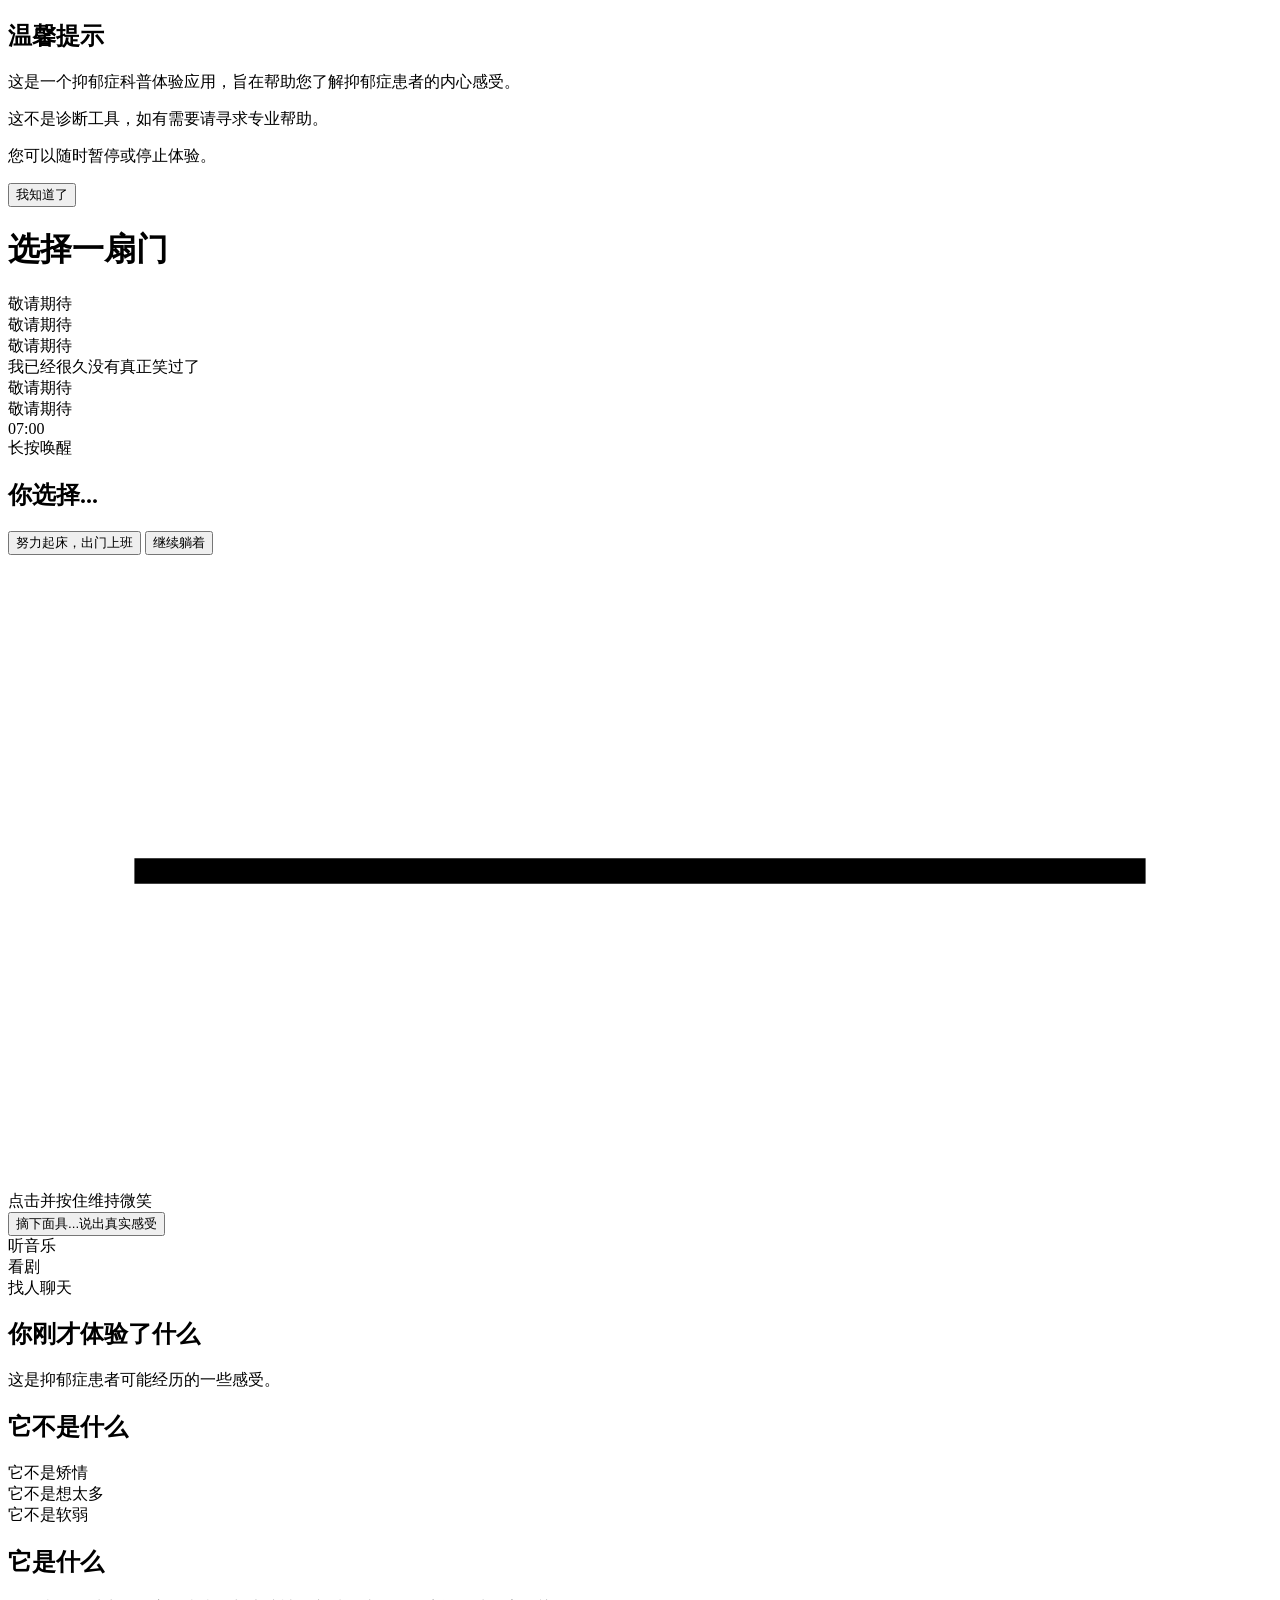
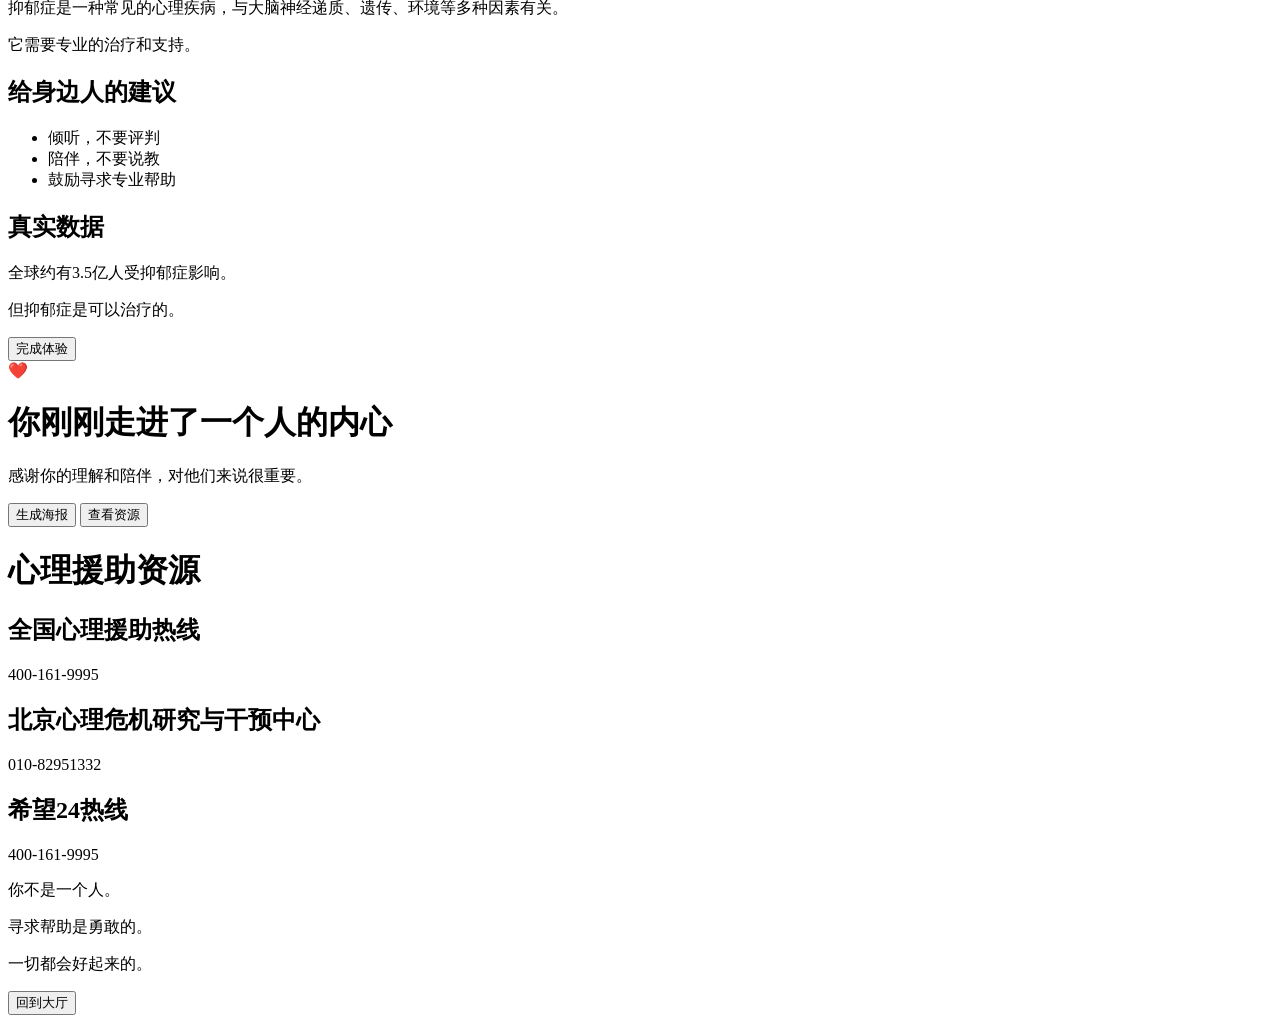
==== index.html @ 7d9764ae "Add files via upload" ====
<!DOCTYPE html>
<html lang="zh-CN">
<head>
    <meta charset="UTF-8">
    <meta name="viewport" content="width=device-width, initial-scale=1.0">
    <title>心影 - 抑郁症科普体验</title>
    <link rel="stylesheet" href="css/styles.css">
</head>
<body>
    <div class="app">
        <!-- 开场引导页 -->
        <div id="opening-page" class="page active">
            <div class="city-background">
                <div class="silhouettes">
                    <div class="silhouette silhouette-1"></div>
                    <div class="silhouette silhouette-2"></div>
                    <div class="silhouette main-silhouette"></div>
                </div>
            </div>
            <div class="opening-content">
                <div class="opening-text">
                    <p id="text-line-1" class="text-line"></p>
                    <p id="text-line-2" class="text-line"></p>
                </div>
                <div class="opening-buttons">
                    <button id="ready-btn" class="btn btn-primary" style="display: none;">我准备好了</button>
                    <button id="info-btn" class="btn btn-secondary" style="display: none;">先了解一下</button>
                </div>
            </div>
        </div>

        <!-- 说明弹窗 -->
        <div id="info-modal" class="modal">
            <div class="modal-content">
                <h2>温馨提示</h2>
                <p>这是一个抑郁症科普体验应用，旨在帮助您了解抑郁症患者的内心感受。</p>
                <p>这不是诊断工具，如有需要请寻求专业帮助。</p>
                <p>您可以随时暂停或停止体验。</p>
                <button id="close-modal-btn" class="btn btn-primary">我知道了</button>
            </div>
        </div>

        <!-- 疾病选择大厅 -->
        <div id="hall-page" class="page">
            <div class="hall-content">
                <h1 class="hall-title">选择一扇门</h1>
                <div class="doors-container">
                    <div class="door door-locked">
                        <div class="door-text">敬请期待</div>
                    </div>
                    <div class="door door-locked">
                        <div class="door-text">敬请期待</div>
                    </div>
                    <div class="door door-locked">
                        <div class="door-text">敬请期待</div>
                    </div>
                    <div class="door door-depression" id="depression-door">
                        <div class="door-text">我已经很久没有真正笑过了</div>
                        <div class="completed-badge" id="completed-badge" style="display: none;">已接近</div>
                    </div>
                    <div class="door door-locked">
                        <div class="door-text">敬请期待</div>
                    </div>
                    <div class="door door-locked">
                        <div class="door-text">敬请期待</div>
                    </div>
                </div>
            </div>
        </div>

        <!-- 抑郁症剧本体验页 -->
        <div id="script-page" class="page">
            <div class="script-container" id="script-container">
                <!-- 场景1：早晨 - 沉重唤醒 -->
                <div id="scene-1" class="scene active">
                    <div class="scene-1-content">
                        <div class="alarm-clock">
                            <div class="alarm-time" id="alarm-time">07:00</div>
                        </div>
                        <div class="press-hint" id="press-hint">长按唤醒</div>
                        <div class="progress-bar" id="wake-progress">
                            <div class="progress-fill" id="wake-progress-fill"></div>
                        </div>
                        <div class="inner-monologue" id="scene1-monologue"></div>
                    </div>
                </div>

                <!-- 场景2选择 -->
                <div id="scene-2-choice" class="scene">
                    <div class="scene-2-choice-content">
                        <h2>你选择...</h2>
                        <div class="choice-buttons">
                            <button id="choice-go-out" class="btn btn-choice">努力起床，出门上班</button>
                            <button id="choice-stay" class="btn btn-choice">继续躺着</button>
                        </div>
                    </div>
                </div>

                <!-- 场景2A：出门 - 维持微笑 -->
                <div id="scene-2a" class="scene">
                    <div class="scene-2a-content">
                        <div class="colleague-silhouette"></div>
                        <div class="smile-mask" id="smile-mask">
                            <svg class="smile-arc" viewBox="0 0 200 100" id="smile-svg">
                                <path id="smile-path" d="M 20 50 Q 100 50 180 50" fill="none" stroke="#000" stroke-width="4"/>
                            </svg>
                        </div>
                        <div class="smile-hint">点击并按住维持微笑</div>
                        <div class="inner-monologue" id="scene2a-monologue"></div>
                    </div>
                </div>

                <!-- 场景2B：继续躺着 - 自我攻击弹幕 -->
                <div id="scene-2b" class="scene">
                    <div class="scene-2b-content">
                        <div class="window-light" id="window-light"></div>
                        <div class="danmaku-container" id="danmaku-container"></div>
                        <div class="inner-monologue" id="scene2b-monologue"></div>
                    </div>
                </div>

                <!-- 场景3A：摘下面具 -->
                <div id="scene-3a" class="scene">
                    <div class="scene-3a-content">
                        <button id="remove-mask-btn" class="btn btn-remove-mask">摘下面具...说出真实感受</button>
                        <div class="people-reactions" id="people-reactions"></div>
                        <div class="inner-monologue" id="scene3a-monologue"></div>
                    </div>
                </div>

                <!-- 场景4：夜晚 - 选项消逝 -->
                <div id="scene-4" class="scene">
                    <div class="scene-4-content">
                        <div class="night-options" id="night-options">
                            <div class="night-option" data-option="music">听音乐</div>
                            <div class="night-option" data-option="watch">看剧</div>
                            <div class="night-option" data-option="chat">找人聊天</div>
                        </div>
                        <button id="try-message-btn" class="btn btn-message" style="display: none;">试着给某人发消息...</button>
                        <div class="message-bubble" id="message-bubble" style="display: none;">
                            <div class="message-text">我最近...感觉不太好...</div>
                        </div>
                        <div class="reply-bubble" id="reply-bubble" style="display: none;">
                            <div class="reply-text">早点睡吧</div>
                        </div>
                        <div class="inner-monologue" id="scene4-monologue"></div>
                    </div>
                </div>

                <!-- 场景5：镜子 -->
                <div id="scene-5" class="scene">
                    <div class="scene-5-content">
                        <div class="mirror-container" id="mirror-container">
                            <div class="mirror" id="mirror">
                                <div class="mirror-reflection" id="mirror-reflection"></div>
                            </div>
                        </div>
                        <div class="crack-overlay" id="crack-overlay" style="display: none;"></div>
                        <div class="inner-monologue" id="scene5-monologue"></div>
                    </div>
                </div>

                <!-- 过渡动画 -->
                <div id="transition-scene" class="scene">
                    <div class="transition-content">
                        <div class="light-spots"></div>
                    </div>
                </div>
            </div>
        </div>

        <!-- 科普总结页 -->
        <div id="science-page" class="page">
            <div class="science-container" id="science-container">
                <section class="science-section" id="section-experience">
                    <h2>你刚才体验了什么</h2>
                    <p>这是抑郁症患者可能经历的一些感受。</p>
                </section>
                <section class="science-section" id="section-misconceptions">
                    <h2>它不是什么</h2>
                    <div class="misconception-item">
                        <span class="misconception-text struck-through">它不是矫情</span>
                    </div>
                    <div class="misconception-item">
                        <span class="misconception-text struck-through">它不是想太多</span>
                    </div>
                    <div class="misconception-item">
                        <span class="misconception-text struck-through">它不是软弱</span>
                    </div>
                </section>
                <section class="science-section" id="section-what-it-is">
                    <h2>它是什么</h2>
                    <p>抑郁症是一种常见的心理疾病，与大脑神经递质、遗传、环境等多种因素有关。</p>
                    <p>它需要专业的治疗和支持。</p>
                </section>
                <section class="science-section" id="section-suggestions">
                    <h2>给身边人的建议</h2>
                    <ul>
                        <li>倾听，不要评判</li>
                        <li>陪伴，不要说教</li>
                        <li>鼓励寻求专业帮助</li>
                    </ul>
                </section>
                <section class="science-section" id="section-data">
                    <h2>真实数据</h2>
                    <p>全球约有3.5亿人受抑郁症影响。</p>
                    <p>但抑郁症是可以治疗的。</p>
                </section>
                <div class="science-next-btn-container">
                    <button id="science-next-btn" class="btn btn-primary">完成体验</button>
                </div>
            </div>
        </div>

        <!-- 共情档案页 -->
        <div id="empathy-page" class="page">
            <div class="empathy-content">
                <div class="empathy-icon">❤️</div>
                <h1>你刚刚走进了一个人的内心</h1>
                <p>感谢你的理解和陪伴，对他们来说很重要。</p>
                <button id="share-poster-btn" class="btn btn-primary">生成海报</button>
                <button id="go-to-resources-btn" class="btn btn-secondary">查看资源</button>
            </div>
        </div>

        <!-- 资源页 -->
        <div id="resources-page" class="page">
            <div class="resources-content">
                <h1>心理援助资源</h1>
                <div class="resource-cards">
                    <div class="resource-card">
                        <h2>全国心理援助热线</h2>
                        <p class="hotline-number">400-161-9995</p>
                    </div>
                    <div class="resource-card">
                        <h2>北京心理危机研究与干预中心</h2>
                        <p class="hotline-number">010-82951332</p>
                    </div>
                    <div class="resource-card">
                        <h2>希望24热线</h2>
                        <p class="hotline-number">400-161-9995</p>
                    </div>
                </div>
                <div class="encouragement-text">
                    <p>你不是一个人。</p>
                    <p>寻求帮助是勇敢的。</p>
                    <p>一切都会好起来的。</p>
                </div>
                <button id="back-to-hall-btn" class="btn btn-primary">回到大厅</button>
            </div>
        </div>
    </div>

    <script src="js/app.js"></script>
</body>
</html>
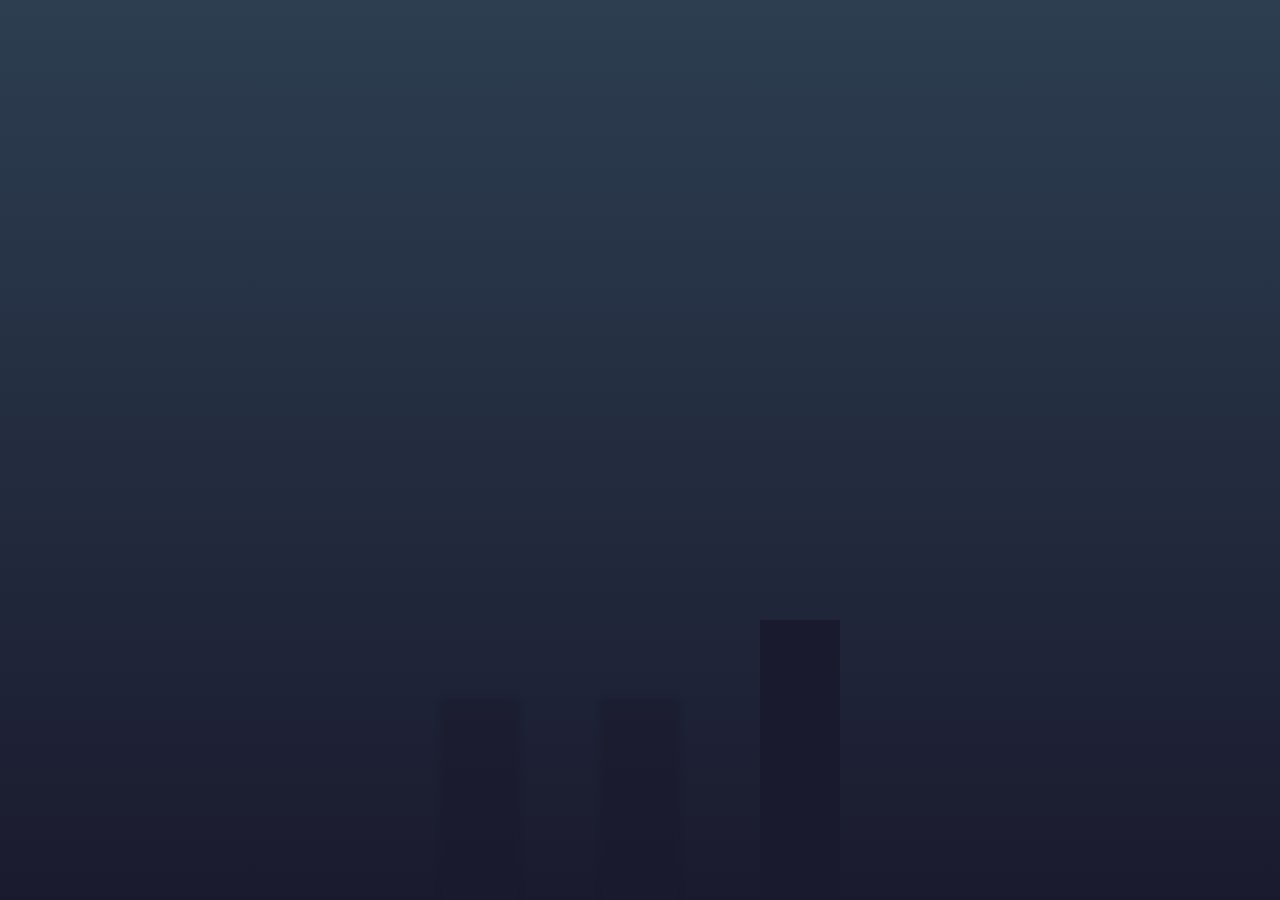
==== commit 7a06cbc4: "Initial commit: 心影 project with README" ====
--- a/index.html
+++ b/index.html
@@ -8,6 +8,10 @@
 </head>
 <body>
     <div class="app">
+        <!-- 全局继续按钮 -->
+        <button id="continue-btn" class="continue-btn">继续 →</button>
+        <div id="continue-hint" class="continue-hint">点击右下角按钮继续</div>
+        
         <!-- 开场引导页 -->
         <div id="opening-page" class="page active">
             <div class="city-background">
@@ -71,16 +75,64 @@
         <!-- 抑郁症剧本体验页 -->
         <div id="script-page" class="page">
             <div class="script-container" id="script-container">
+                <!-- 引导场景：身份与场景交代 -->
+                <div id="scene-intro" class="scene">
+                    <div class="scene-intro-content">
+                        <div class="intro-silhouette"></div>
+                        <div class="intro-text-container">
+                            <p class="intro-line" id="intro-line-1"></p>
+                            <p class="intro-line intro-line-pause" id="intro-line-2"></p>
+                        </div>
+                    </div>
+                </div>
+
                 <!-- 场景1：早晨 - 沉重唤醒 -->
-                <div id="scene-1" class="scene active">
-                    <div class="scene-1-content">
-                        <div class="alarm-clock">
-                            <div class="alarm-time" id="alarm-time">07:00</div>
-                        </div>
-                        <div class="press-hint" id="press-hint">长按唤醒</div>
-                        <div class="progress-bar" id="wake-progress">
-                            <div class="progress-fill" id="wake-progress-fill"></div>
-                        </div>
+                <div id="scene-1" class="scene">
+                    <div class="scene-1-content" id="scene-1-content">
+                        <div class="wake-up-eyes" id="wake-up-eyes">
+                            <div class="eye-lid eye-lid-top" id="eye-lid-top"></div>
+                            <div class="eye-lid eye-lid-bottom" id="eye-lid-bottom"></div>
+                        </div>
+                        <div class="phone-container" id="phone-container">
+                            <div class="phone-frame">
+                                <div class="phone-screen" id="phone-screen">
+                                    <div class="phone-status-bar">
+                                        <span class="phone-time" id="phone-status-time">07:00</span>
+                                        <div class="phone-icons">
+                                            <span class="icon-moon">🌙</span>
+                                            <span class="icon-wifi">📶</span>
+                                            <span class="icon-battery">🔋</span>
+                                        </div>
+                                    </div>
+                                    <div class="phone-time-display">
+                                        <div class="big-time" id="big-time">07:00</div>
+                                        <div class="date-text" id="date-text">June 7 · Sunday</div>
+                                    </div>
+                                    <div class="phone-alarm-section">
+                                        <div class="alarm-label">Alarm</div>
+                                        <div class="snooze-text">Snooze(10 minutes)</div>
+                                    </div>
+                                    <div class="phone-slider-area" id="phone-slider-area">
+                                        <div class="slider-dots">
+                                            <span class="dot"></span>
+                                            <span class="dot"></span>
+                                            <span class="dot dot-active"></span>
+                                            <span class="dot"></span>
+                                            <span class="dot"></span>
+                                        </div>
+                                        <div class="slider-thumb" id="slider-thumb">
+                                            <svg viewBox="0 0 40 40">
+                                                <circle cx="20" cy="20" r="18" fill="none" stroke="#ffffff" stroke-width="2" opacity="0.6"/>
+                                                <path d="M 12 20 L 28 20 M 22 14 L 28 20 L 22 26" fill="none" stroke="#ffffff" stroke-width="2" stroke-linecap="round" stroke-linejoin="round"/>
+                                            </svg>
+                                        </div>
+                                        <div class="slider-hint">Slide to turn off alarm</div>
+                                    </div>
+                                </div>
+                            </div>
+                            <canvas id="fog-canvas" class="fog-canvas"></canvas>
+                        </div>
+                        <div class="wake-hint" id="wake-hint">擦拭屏幕，睁开眼睛</div>
                         <div class="inner-monologue" id="scene1-monologue"></div>
                     </div>
                 </div>
@@ -99,14 +151,22 @@
                 <!-- 场景2A：出门 - 维持微笑 -->
                 <div id="scene-2a" class="scene">
                     <div class="scene-2a-content">
-                        <div class="colleague-silhouette"></div>
-                        <div class="smile-mask" id="smile-mask">
-                            <svg class="smile-arc" viewBox="0 0 200 100" id="smile-svg">
-                                <path id="smile-path" d="M 20 50 Q 100 50 180 50" fill="none" stroke="#000" stroke-width="4"/>
-                            </svg>
-                        </div>
-                        <div class="smile-hint">点击并按住维持微笑</div>
-                        <div class="inner-monologue" id="scene2a-monologue"></div>
+                        <div class="emotion-face-container" id="emotion-face">
+                            <div class="face-base">
+                                <div class="face-eyes">
+                                    <div class="eye" id="eye-left"></div>
+                                    <div class="eye" id="eye-right"></div>
+                                </div>
+                                <div class="face-mouth">
+                                    <svg class="mouth-svg" viewBox="0 0 80 40">
+                                        <path id="mouth-path" class="mouth-path" d="M 10 20 Q 40 30 70 20" fill="none" stroke="#2c3e50" stroke-width="4" stroke-linecap="round"/>
+                                    </svg>
+                                </div>
+                            </div>
+                            <div class="emotion-hint" id="emotion-hint">点击并按住面具，让它露出微笑</div>
+                        </div>
+                        <div class="psychology-text" id="psychology-text"></div>
+                        <div class="complete-hint" id="complete-hint">✓ 可以松手了</div>
                     </div>
                 </div>
 
@@ -119,12 +179,57 @@
                     </div>
                 </div>
 
-                <!-- 场景3A：摘下面具 -->
+                <!-- 场景3A：工位上班 - 麻木重复 -->
                 <div id="scene-3a" class="scene">
                     <div class="scene-3a-content">
-                        <button id="remove-mask-btn" class="btn btn-remove-mask">摘下面具...说出真实感受</button>
-                        <div class="people-reactions" id="people-reactions"></div>
+                        <div class="office-cubicle">
+                            <div class="cubicle-wall cubicle-left"></div>
+                            <div class="cubicle-wall cubicle-right"></div>
+                            <div class="colleague-blur colleague-back"></div>
+                            <div class="colleague-blur colleague-side"></div>
+                            <div class="desk-surface">
+                                <div class="computer-monitor">
+                                    <div class="monitor-screen">
+                                        <div class="screen-time" id="screen-time">15:00:00</div>
+                                        <div class="screen-content">
+                                            <div class="spreadsheet">
+                                                <div class="row"><span>ID</span><span>Status</span><span>Value</span></div>
+                                                <div class="row"><span>001</span><span>✓</span><span>1200</span></div>
+                                                <div class="row"><span>002</span><span>✓</span><span>850</span></div>
+                                                <div class="row"><span>003</span><span>⏳</span><span>920</span></div>
+                                                <div class="row"><span>004</span><span>✓</span><span>1100</span></div>
+                                                <div class="row"><span>005</span><span>⏳</span><span>780</span></div>
+                                            </div>
+                                            <div class="email-list">
+                                                <div class="email-item">📧 Re: Q2 Report Review</div>
+                                                <div class="email-item">📧 Meeting Notes - 14:30</div>
+                                                <div class="email-item">📧 Updated Task List</div>
+                                                <div class="email-item">📧 Re: 数据核对</div>
+                                                <div class="email-item">📧 Fwd: 紧急</div>
+                                            </div>
+                                            <div class="task-list">
+                                                <div class="task-item">□ 数据整理</div>
+                                                <div class="task-item">□ 邮件回复</div>
+                                                <div class="task-item">□ 表格汇总</div>
+                                                <div class="task-item">□ 周报提交</div>
+                                            </div>
+                                        </div>
+                                    </div>
+                                    <div class="monitor-stand"></div>
+                                </div>
+                                <div class="task-button" id="task-button">
+                                    <span class="btn-text">完成任务</span>
+                                </div>
+                                <div class="click-counter" id="click-counter">0 / 20</div>
+                            </div>
+                        </div>
                         <div class="inner-monologue" id="scene3a-monologue"></div>
+                        <div class="custom-cursor" id="custom-cursor">
+                            <svg viewBox="0 0 32 32" width="32" height="32">
+                                <path d="M 4 2 L 4 28 L 12 20 L 16 28 L 20 26 L 16 18 L 26 18 Z" 
+                                      fill="#ffffff" stroke="#000000" stroke-width="1.5" stroke-linejoin="round"/>
+                            </svg>
+                        </div>
                     </div>
                 </div>
 
--- a/css/styles.css
+++ b/css/styles.css
@@ -0,0 +1,1452 @@
+
+/* 全局样式 */
+* {
+    margin: 0;
+    padding: 0;
+    box-sizing: border-box;
+}
+
+:root {
+    --primary-color: #2C3E50;
+    --secondary-color: #34495E;
+    --tertiary-color: #5D6D7E;
+    --light-gray: #85929E;
+    --accent-red: #C0392B;
+    --healing-light: #F8E9A1;
+    --bg-color: #1a1a2e;
+    --text-color: #ecf0f1;
+    --energy-level: 1;
+}
+
+body {
+    font-family: -apple-system, BlinkMacSystemFont, 'Segoe UI', Roboto, sans-serif;
+    background-color: var(--bg-color);
+    color: var(--text-color);
+    overflow: hidden;
+}
+
+.app {
+    width: 100vw;
+    height: 100vh;
+    position: relative;
+}
+
+.page {
+    width: 100%;
+    height: 100%;
+    position: absolute;
+    top: 0;
+    left: 0;
+    opacity: 0;
+    transition: opacity 0.5s ease;
+    display: none;
+    pointer-events: none;
+}
+
+.page.active {
+    opacity: 1;
+    display: flex;
+    pointer-events: auto;
+}
+
+.page.fade-out {
+    opacity: 0;
+    transition: opacity 0.5s ease;
+}
+
+.page.blank {
+    opacity: 0;
+    display: flex;
+    pointer-events: none;
+}
+
+/* 按钮样式 */
+.btn {
+    padding: 12px 32px;
+    border: none;
+    border-radius: 8px;
+    font-size: 18px;
+    cursor: pointer;
+    transition: all 0.3s ease;
+}
+
+.btn-primary {
+    background-color: var(--primary-color);
+    color: white;
+}
+
+.btn-primary:hover {
+    background-color: var(--secondary-color);
+    transform: translateY(-2px);
+    box-shadow: 0 4px 12px rgba(0,0,0,0.3);
+}
+
+.btn-secondary {
+    background-color: transparent;
+    color: var(--text-color);
+    border: 2px solid var(--light-gray);
+}
+
+.btn-secondary:hover {
+    border-color: var(--text-color);
+}
+
+/* 开场引导页 */
+#opening-page {
+    flex-direction: column;
+    align-items: center;
+    justify-content: center;
+}
+
+.city-background {
+    position: absolute;
+    width: 100%;
+    height: 100%;
+    background: linear-gradient(180deg, #2c3e50 0%, #1a1a2e 100%);
+    overflow: hidden;
+}
+
+.silhouettes {
+    position: absolute;
+    bottom: 0;
+    width: 100%;
+    height: 60%;
+    display: flex;
+    justify-content: center;
+    align-items: flex-end;
+}
+
+.silhouette {
+    width: 80px;
+    height: 200px;
+    background-color: #1a1a2e;
+    margin: 0 40px;
+    filter: blur(2px);
+    opacity: 0.6;
+}
+
+.main-silhouette {
+    filter: none;
+    opacity: 1;
+    height: 280px;
+}
+
+.opening-content {
+    position: relative;
+    z-index: 10;
+    text-align: center;
+    padding: 20px;
+}
+
+.text-line {
+    font-size: 28px;
+    margin: 20px 0;
+    opacity: 0;
+}
+
+.text-line.visible {
+    opacity: 1;
+    transition: opacity 1.5s ease;
+}
+
+.opening-buttons {
+    margin-top: 40px;
+    display: flex;
+    gap: 20px;
+    justify-content: center;
+    flex-wrap: wrap;
+}
+
+/* 弹窗样式 */
+.modal {
+    position: fixed;
+    top: 0;
+    left: 0;
+    width: 100%;
+    height: 100%;
+    background-color: rgba(0,0,0,0.8);
+    display: none;
+    justify-content: center;
+    align-items: center;
+    z-index: 100;
+}
+
+.modal.active {
+    display: flex;
+}
+
+.modal-content {
+    background-color: var(--secondary-color);
+    padding: 40px;
+    border-radius: 16px;
+    max-width: 500px;
+    width: 90%;
+}
+
+.modal-content h2 {
+    margin-bottom: 20px;
+    text-align: center;
+}
+
+.modal-content p {
+    margin-bottom: 15px;
+    line-height: 1.6;
+}
+
+.modal-content button {
+    width: 100%;
+    margin-top: 20px;
+}
+
+/* 疾病选择大厅 */
+#hall-page {
+    flex-direction: column;
+    align-items: center;
+    justify-content: center;
+}
+
+.hall-content {
+    text-align: center;
+    padding: 20px;
+}
+
+.hall-title {
+    font-size: 36px;
+    margin-bottom: 40px;
+}
+
+.doors-container {
+    display: grid;
+    grid-template-columns: repeat(3, 1fr);
+    gap: 20px;
+    max-width: 900px;
+}
+
+.door {
+    width: 200px;
+    height: 300px;
+    background-color: var(--secondary-color);
+    border-radius: 12px;
+    display: flex;
+    flex-direction: column;
+    align-items: center;
+    justify-content: center;
+    cursor: pointer;
+    transition: all 0.3s ease;
+    position: relative;
+}
+
+.door:hover {
+    transform: translateY(-5px);
+}
+
+.door-locked {
+    opacity: 0.4;
+    cursor: not-allowed;
+}
+
+.door-depression {
+    background: linear-gradient(180deg, #34495E 0%, #2C3E50 100%);
+    border: 3px solid var(--tertiary-color);
+}
+
+.door-text {
+    padding: 20px;
+    font-size: 18px;
+    text-align: center;
+}
+
+.completed-badge {
+    position: absolute;
+    top: 10px;
+    right: 10px;
+    background-color: #27ae60;
+    padding: 6px 12px;
+    border-radius: 20px;
+    font-size: 14px;
+}
+
+/* 剧本体验页 */
+#script-page {
+    flex-direction: column;
+}
+
+.script-container {
+    width: 100%;
+    height: 100%;
+    position: relative;
+}
+
+.scene {
+    width: 100%;
+    height: 100%;
+    position: absolute;
+    top: 0;
+    left: 0;
+    opacity: 0;
+    transition: opacity 0.5s ease;
+    display: none;
+    align-items: center;
+    justify-content: center;
+    pointer-events: none;
+}
+
+.scene.active {
+    opacity: 1;
+    display: flex;
+    pointer-events: auto;
+}
+
+.scene.fade-out {
+    opacity: 0;
+    transition: opacity 0.5s ease;
+}
+
+/* 内心独白样式 */
+.inner-monologue {
+    position: absolute;
+    bottom: 40px;
+    left: 50%;
+    transform: translateX(-50%);
+    color: #95a5a6;
+    font-style: italic;
+    font-size: 18px;
+    text-align: center;
+    max-width: 90%;
+    padding: 0 20px;
+    animation: tremble 0.1s infinite alternate;
+    white-space: nowrap;
+    z-index: 30;
+}
+
+@keyframes tremble {
+    0%, 100% { text-shadow: 0 0 0 transparent; }
+    50% { text-shadow: 1px 0 0 rgba(149, 165, 166, 0.3), -1px 0 0 rgba(149, 165, 166, 0.3); }
+}
+
+/* 故障艺术效果 */
+.glitch-effect {
+    animation: glitch 0.3s infinite;
+    position: relative;
+}
+
+@keyframes glitch {
+    0% { filter: hue-rotate(0deg); }
+    25% { filter: hue-rotate(10deg) saturate(1.2); }
+    50% { filter: hue-rotate(0deg); }
+    75% { filter: hue-rotate(-10deg) saturate(1.2); }
+    100% { filter: hue-rotate(0deg); }
+}
+
+/* 暗角效果 */
+.vignette {
+    box-shadow: inset 0 0 100px rgba(0,0,0,0.8);
+}
+
+/* 灰蓝色调 */
+.grayscale-blue {
+    filter: grayscale(50%) sepia(20%) hue-rotate(180deg) brightness(0.8);
+}
+
+/* 引导场景：身份与场景交代 */
+.scene-intro-content {
+    display: flex;
+    flex-direction: column;
+    align-items: center;
+    justify-content: center;
+    width: 100%;
+    height: 100%;
+    background: linear-gradient(180deg, #050510 0%, #0a0a15 50%, #0d0d1a 100%);
+    position: relative;
+}
+
+.intro-silhouette {
+    width: 120px;
+    height: 180px;
+    background-color: #1a1a25;
+    border-radius: 8px;
+    margin-bottom: 60px;
+    opacity: 0.3;
+    filter: blur(3px);
+    position: absolute;
+    bottom: 25%;
+}
+
+.intro-text-container {
+    text-align: center;
+    z-index: 10;
+    position: relative;
+}
+
+.intro-line {
+    font-size: 26px;
+    color: var(--text-color);
+    margin: 20px 0;
+    min-height: 40px;
+    opacity: 0;
+    letter-spacing: 2px;
+}
+
+.intro-line.visible {
+    opacity: 1;
+    animation: fadeInChar 0.1s ease forwards;
+}
+
+.intro-line-pause {
+    opacity: 0;
+    transition: opacity 0.5s ease;
+}
+
+.intro-line-pause.visible {
+    opacity: 1;
+}
+
+@keyframes fadeInChar {
+    from {
+        opacity: 0;
+        transform: translateY(10px);
+    }
+    to {
+        opacity: 1;
+        transform: translateY(0);
+    }
+}
+
+.intro-blank {
+    animation: blink 2s ease-in-out infinite;
+}
+
+/* 场景1：手机闹钟 - 第一视角睁眼 */
+.scene-1-content {
+    display: flex;
+    flex-direction: column;
+    align-items: center;
+    justify-content: center;
+    width: 100%;
+    height: 100%;
+    background: linear-gradient(180deg, #0a0a0a 0%, #1a1a2a 100%);
+    position: relative;
+    overflow: hidden;
+}
+
+/* 屏幕震动 */
+.scene-1-content.shaking {
+    animation: screenShake 0.1s infinite;
+}
+
+@keyframes screenShake {
+    0% { transform: translate(0, 0); }
+    20% { transform: translate(-3px, 2px); }
+    40% { transform: translate(2px, -2px); }
+    60% { transform: translate(-2px, 2px); }
+    80% { transform: translate(3px, -2px); }
+    100% { transform: translate(0, 0); }
+}
+
+/* 睁眼效果 */
+.wake-up-eyes {
+    position: fixed;
+    top: 0;
+    left: 0;
+    width: 100%;
+    height: 100%;
+    pointer-events: none;
+    z-index: 200;
+}
+
+.eye-lid {
+    position: absolute;
+    left: 0;
+    width: 100%;
+    background: #000;
+    transition: transform 1.5s ease;
+}
+
+.eye-lid-top {
+    top: 0;
+    height: 50%;
+    transform: translateY(0);
+}
+
+.eye-lid-bottom {
+    bottom: 0;
+    height: 50%;
+    transform: translateY(0);
+}
+
+.wake-up-eyes.opening .eye-lid-top {
+    transform: translateY(-100%);
+}
+
+.wake-up-eyes.opening .eye-lid-bottom {
+    transform: translateY(100%);
+}
+
+/* 手机容器 */
+.phone-container {
+    position: relative;
+    width: 320px;
+    height: 640px;
+    margin: 20px auto;
+    z-index: 10;
+}
+
+.phone-frame {
+    width: 100%;
+    height: 100%;
+    background: linear-gradient(180deg, #2a2a3e 0%, #1a1a2a 100%);
+    border-radius: 40px;
+    padding: 12px;
+    box-shadow: 0 20px 60px rgba(0,0,0,0.8), inset 0 0 0 2px rgba(255,255,255,0.1);
+    position: relative;
+}
+
+.phone-screen {
+    width: 100%;
+    height: 100%;
+    background: linear-gradient(180deg, #1f1f3a 0%, #2d2d52 30%, #4a4a7a 100%);
+    border-radius: 30px;
+    overflow: hidden;
+    position: relative;
+    display: flex;
+    flex-direction: column;
+    padding: 20px 16px;
+    color: #ffffff;
+}
+
+/* 状态栏 */
+.phone-status-bar {
+    display: flex;
+    justify-content: space-between;
+    align-items: center;
+    font-size: 14px;
+    padding: 4px 8px;
+    font-weight: 600;
+}
+
+.phone-icons {
+    display: flex;
+    gap: 6px;
+    font-size: 12px;
+}
+
+/* 大时间显示 */
+.phone-time-display {
+    flex: 1;
+    display: flex;
+    flex-direction: column;
+    justify-content: center;
+    align-items: center;
+    margin-top: 30px;
+}
+
+.big-time {
+    font-size: 110px;
+    font-weight: 200;
+    letter-spacing: -3px;
+    line-height: 1;
+    text-shadow: 0 2px 20px rgba(255,255,255,0.2);
+}
+
+.date-text {
+    font-size: 16px;
+    margin-top: 8px;
+    opacity: 0.8;
+    font-weight: 400;
+}
+
+/* 闹钟区域 */
+.phone-alarm-section {
+    text-align: center;
+    margin-top: 50px;
+}
+
+.alarm-label {
+    font-size: 26px;
+    font-weight: 600;
+    margin-bottom: 12px;
+}
+
+.snooze-text {
+    display: inline-block;
+    padding: 8px 20px;
+    background: rgba(255,255,255,0.15);
+    border-radius: 20px;
+    font-size: 14px;
+    backdrop-filter: blur(10px);
+    border: 1px solid rgba(255,255,255,0.1);
+}
+
+/* 滑动区域 */
+.phone-slider-area {
+    margin-top: 50px;
+    text-align: center;
+    position: relative;
+    height: 80px;
+}
+
+.slider-dots {
+    display: flex;
+    justify-content: center;
+    align-items: center;
+    gap: 20px;
+    margin-bottom: 20px;
+}
+
+.dot {
+    width: 8px;
+    height: 8px;
+    background: rgba(255,255,255,0.3);
+    border-radius: 50%;
+    transition: all 0.3s ease;
+}
+
+.dot.dot-active {
+    background: rgba(255,255,255,0.8);
+    transform: scale(1.2);
+}
+
+.slider-thumb {
+    position: absolute;
+    top: 50px;
+    left: 50%;
+    transform: translateX(-50%);
+    width: 60px;
+    height: 60px;
+    background: rgba(255,255,255,0.1);
+    border-radius: 50%;
+    display: flex;
+    align-items: center;
+    justify-content: center;
+    cursor: grab;
+    border: 2px solid rgba(255,255,255,0.4);
+    transition: transform 0.1s ease, box-shadow 0.3s ease;
+    z-index: 5;
+    backdrop-filter: blur(10px);
+}
+
+.slider-thumb:active {
+    cursor: grabbing;
+    box-shadow: 0 0 30px rgba(255,255,255,0.3);
+}
+
+.slider-thumb.dragging {
+    transition: none;
+    box-shadow: 0 0 40px rgba(255,255,255,0.5);
+}
+
+.slider-thumb svg {
+    width: 30px;
+    height: 30px;
+}
+
+.slider-hint {
+    margin-top: 10px;
+    font-size: 14px;
+    opacity: 0.7;
+    font-weight: 500;
+}
+
+/* 雾气画布 */
+.fog-canvas {
+    position: absolute;
+    top: 12px;
+    left: 12px;
+    width: calc(100% - 24px);
+    height: calc(100% - 24px);
+    border-radius: 30px;
+    z-index: 20;
+    cursor: crosshair;
+    transition: opacity 1s ease;
+}
+
+.fog-canvas.cleared {
+    opacity: 0;
+    pointer-events: none;
+}
+
+.wake-hint {
+    color: var(--light-gray);
+    font-size: 14px;
+    margin-top: 20px;
+    z-index: 5;
+    text-align: center;
+    opacity: 0.8;
+    animation: hintPulse 2s ease-in-out infinite;
+}
+
+.wake-hint.hidden {
+    display: none;
+}
+
+@keyframes hintPulse {
+    0%, 100% { opacity: 0.5; }
+    50% { opacity: 0.9; }
+}
+
+/* 场景2选择 */
+.scene-2-choice-content {
+    text-align: center;
+}
+
+.scene-2-choice-content h2 {
+    margin-bottom: 40px;
+}
+
+.choice-buttons {
+    display: flex;
+    flex-direction: column;
+    gap: 20px;
+}
+
+.btn-choice {
+    min-width: 250px;
+}
+
+/* 场景2A */
+.scene-2a-content {
+    display: flex;
+    flex-direction: column;
+    align-items: center;
+    justify-content: center;
+    position: relative;
+    width: 100%;
+    height: 100%;
+    background-color: #1a1a2e;
+}
+
+.colleague-silhouette {
+    width: 100px;
+    height: 200px;
+    background-color: var(--primary-color);
+    margin-bottom: 30px;
+}
+
+.emotion-face-container {
+    position: relative;
+    width: 200px;
+    height: 200px;
+    margin-bottom: 30px;
+}
+
+.face-base {
+    width: 100%;
+    height: 100%;
+    background: linear-gradient(180deg, #f5f5f5 0%, #e0e0e0 100%);
+    border-radius: 50%;
+    display: flex;
+    flex-direction: column;
+    align-items: center;
+    justify-content: center;
+    transition: transform 0.3s ease;
+}
+
+.face-eyes {
+    display: flex;
+    gap: 40px;
+    margin-bottom: 30px;
+}
+
+.eye {
+    width: 30px;
+    height: 30px;
+    background-color: #2c3e50;
+    border-radius: 50%;
+    transition: all 0.3s ease;
+}
+
+.eye.closed {
+    height: 4px;
+    transform: translateY(13px);
+}
+
+.face-mouth {
+    width: 80px;
+    height: 40px;
+    position: relative;
+}
+
+.mouth-svg {
+    width: 100%;
+    height: 100%;
+}
+
+.mouth-path {
+    transition: d 0.3s ease;
+}
+
+.emotion-hint {
+    position: absolute;
+    bottom: -50px;
+    left: 50%;
+    transform: translateX(-50%);
+    color: var(--light-gray);
+    font-size: 16px;
+    text-align: center;
+    white-space: nowrap;
+}
+
+.psychology-text {
+    color: #95a5a6;
+    font-size: 18px;
+    text-align: center;
+    margin-top: 40px;
+    font-style: italic;
+    opacity: 0;
+    transition: opacity 0.5s ease;
+    min-height: 50px;
+    padding: 0 20px;
+}
+
+.psychology-text.visible {
+    opacity: 1;
+}
+
+.complete-hint {
+    margin-top: 30px;
+    color: var(--healing-light);
+    font-size: 16px;
+    opacity: 0;
+    transition: opacity 0.5s ease;
+}
+
+.complete-hint.visible {
+    opacity: 1;
+}
+
+/* 场景2B */
+.scene-2b-content {
+    width: 100%;
+    height: 100%;
+    position: relative;
+    overflow: hidden;
+}
+
+.window-light {
+    position: absolute;
+    top: 10%;
+    left: 50%;
+    transform: translateX(-50%);
+    width: 150px;
+    height: 200px;
+    background: linear-gradient(180deg, #f1c40f 0%, #e67e22 100%);
+    opacity: 0.3;
+    animation: timePass 10s infinite;
+}
+
+@keyframes timePass {
+    0% { background: linear-gradient(180deg, #f1c40f 0%, #e67e22 100%); }
+    50% { background: linear-gradient(180deg, #3498db 0%, #2980b9 100%); }
+    100% { background: linear-gradient(180deg, #2c3e50 0%, #1a1a2e 100%); }
+}
+
+.danmaku-container {
+    position: absolute;
+    width: 100%;
+    height: 100%;
+    top: 0;
+    left: 0;
+    overflow: hidden;
+}
+
+.danmaku-word {
+    position: absolute;
+    color: #7f8c8d;
+    font-size: 20px;
+    cursor: pointer;
+    transition: opacity 0.3s;
+}
+
+.danmaku-word:hover {
+    opacity: 0.5;
+}
+
+/* 场景3A：工位上班 - 麻木重复 */
+.scene-3a-content {
+    display: flex;
+    flex-direction: column;
+    align-items: center;
+    justify-content: center;
+    width: 100%;
+    height: 100%;
+    background: linear-gradient(180deg, #4a4a52 0%, #3a3a42 100%);
+    position: relative;
+    overflow: hidden;
+    cursor: none;
+}
+
+.office-cubicle {
+    position: relative;
+    width: 100%;
+    height: 100%;
+    display: flex;
+    align-items: center;
+    justify-content: center;
+}
+
+/* 灰色隔板 */
+.cubicle-wall {
+    position: absolute;
+    width: 80px;
+    height: 100%;
+    background: linear-gradient(90deg, #6a6a72 0%, #7a7a82 50%, #6a6a72 100%);
+    opacity: 0.6;
+}
+
+.cubicle-left {
+    left: 0;
+}
+
+.cubicle-right {
+    right: 0;
+}
+
+/* 模糊的同事剪影 */
+.colleague-blur {
+    position: absolute;
+    background: linear-gradient(180deg, #5a5a62 0%, #4a4a52 100%);
+    border-radius: 40% 40% 0 0;
+    filter: blur(6px);
+    opacity: 0.4;
+}
+
+.colleague-back {
+    width: 90px;
+    height: 180px;
+    top: 15%;
+    left: 12%;
+}
+
+.colleague-side {
+    width: 80px;
+    height: 160px;
+    top: 25%;
+    right: 8%;
+}
+
+/* 桌面 */
+.desk-surface {
+    position: relative;
+    width: 700px;
+    height: 100%;
+    display: flex;
+    flex-direction: column;
+    align-items: center;
+    justify-content: center;
+    z-index: 5;
+}
+
+/* 电脑显示器 */
+.computer-monitor {
+    position: relative;
+    width: 480px;
+    margin-bottom: 40px;
+    z-index: 3;
+}
+
+.monitor-screen {
+    width: 100%;
+    height: 300px;
+    background: linear-gradient(180deg, #1a1a2a 0%, #0d0d15 100%);
+    border: 8px solid #2a2a32;
+    border-radius: 12px;
+    box-shadow: 0 10px 40px rgba(0,0,0,0.5), inset 0 0 20px rgba(0,0,0,0.3);
+    padding: 15px;
+    color: #a0a0a8;
+    font-family: 'Courier New', monospace;
+    font-size: 11px;
+    overflow: hidden;
+    position: relative;
+}
+
+.screen-time {
+    text-align: right;
+    font-size: 12px;
+    color: #6a8a6a;
+    margin-bottom: 10px;
+    font-family: 'Courier New', monospace;
+}
+
+.screen-content {
+    display: flex;
+    flex-direction: column;
+    gap: 12px;
+    opacity: 0.85;
+}
+
+.spreadsheet {
+    background: rgba(20, 20, 30, 0.5);
+    border: 1px solid #2a2a32;
+    border-radius: 4px;
+    padding: 6px;
+}
+
+.spreadsheet .row {
+    display: grid;
+    grid-template-columns: 60px 50px 1fr;
+    gap: 8px;
+    padding: 2px 0;
+    font-size: 11px;
+    color: #8a8a92;
+}
+
+.spreadsheet .row:first-child {
+    color: #6a8a6a;
+    border-bottom: 1px solid #2a2a32;
+    margin-bottom: 4px;
+    font-weight: bold;
+}
+
+.email-list, .task-list {
+    display: flex;
+    flex-direction: column;
+    gap: 3px;
+}
+
+.email-item, .task-item {
+    color: #7a7a82;
+    font-size: 11px;
+    padding: 2px 0;
+}
+
+/* 显示器底座 */
+.monitor-stand {
+    width: 80px;
+    height: 20px;
+    background: #2a2a32;
+    margin: 0 auto;
+    border-radius: 0 0 4px 4px;
+}
+
+.monitor-stand::after {
+    content: '';
+    display: block;
+    width: 120px;
+    height: 8px;
+    background: #2a2a32;
+    margin: 0 auto;
+    border-radius: 2px;
+}
+
+/* 完成任务按钮 */
+.task-button {
+    position: absolute;
+    padding: 12px 24px;
+    background: linear-gradient(180deg, #4a6a8a 0%, #3a5a7a 100%);
+    color: #ffffff;
+    border: 2px solid #6a8aaa;
+    border-radius: 6px;
+    font-size: 14px;
+    font-weight: 600;
+    cursor: none;
+    z-index: 10;
+    box-shadow: 0 4px 12px rgba(0,0,0,0.3);
+    transition: transform 0.2s ease, opacity 0.5s ease;
+    user-select: none;
+    pointer-events: auto;
+}
+
+.task-button:active {
+    transform: scale(0.95);
+}
+
+.task-button.fading {
+    opacity: 0;
+    transform: scale(0.8);
+    pointer-events: none;
+}
+
+/* 计数器 */
+.click-counter {
+    position: absolute;
+    top: 30px;
+    right: 30px;
+    color: #a0a0a8;
+    font-size: 18px;
+    font-weight: 600;
+    z-index: 10;
+    font-family: 'Courier New', monospace;
+    background: rgba(0,0,0,0.3);
+    padding: 8px 16px;
+    border-radius: 6px;
+}
+
+/* 自定义鼠标 */
+.custom-cursor {
+    position: fixed;
+    top: 0;
+    left: 0;
+    width: 32px;
+    height: 32px;
+    pointer-events: none;
+    z-index: 9999;
+    transform: translate(-4px, -4px);
+    transition: transform 0.05s ease-out;
+    display: none;
+}
+
+.custom-cursor.active {
+    display: block;
+}
+
+.custom-cursor svg {
+    filter: drop-shadow(1px 1px 2px rgba(0,0,0,0.5));
+}
+
+/* 场景4 */
+.scene-4-content {
+    display: flex;
+    flex-direction: column;
+    align-items: center;
+    justify-content: center;
+    width: 100%;
+    height: 100%;
+    background-color: #0d0d1a;
+}
+
+.night-options {
+    display: flex;
+    flex-direction: column;
+    gap: 20px;
+    margin-bottom: 40px;
+}
+
+.night-option {
+    padding: 15px 30px;
+    background-color: var(--secondary-color);
+    border-radius: 8px;
+    cursor: pointer;
+    transition: all 0.5s ease;
+}
+
+.night-option.fading {
+    opacity: 0;
+    transform: scale(0.5);
+    pointer-events: none;
+}
+
+.btn-message {
+    margin-bottom: 30px;
+}
+
+.message-bubble, .reply-bubble {
+    padding: 15px 25px;
+    border-radius: 20px;
+    max-width: 300px;
+    text-align: center;
+}
+
+.message-bubble {
+    background-color: #3498db;
+    margin-bottom: 20px;
+}
+
+.reply-bubble {
+    background-color: var(--secondary-color);
+}
+
+/* 场景5 */
+.scene-5-content {
+    display: flex;
+    flex-direction: column;
+    align-items: center;
+    justify-content: center;
+    width: 100%;
+    height: 100%;
+    position: relative;
+}
+
+.mirror-container {
+    position: relative;
+}
+
+.mirror {
+    width: 200px;
+    height: 350px;
+    background-color: #bdc3c7;
+    border-radius: 8px;
+    display: flex;
+    align-items: center;
+    justify-content: center;
+    cursor: pointer;
+    border: 8px solid var(--primary-color);
+}
+
+.mirror-reflection {
+    width: 120px;
+    height: 250px;
+    background-color: #95a5a6;
+    border-radius: 8px;
+}
+
+.crack-overlay {
+    position: absolute;
+    width: 100%;
+    height: 100%;
+    top: 0;
+    left: 0;
+    background: linear-gradient(45deg, transparent 49%, rgba(0,0,0,0.8) 50%, transparent 51%);
+}
+
+/* 过渡场景 */
+.transition-content {
+    width: 100%;
+    height: 100%;
+    background: linear-gradient(180deg, #1a1a2e 0%, #2c3e50 50%, #ecf0f1 100%);
+    position: relative;
+    overflow: hidden;
+}
+
+.light-spots {
+    position: absolute;
+    width: 100%;
+    height: 100%;
+}
+
+.light-spot {
+    position: absolute;
+    width: 50px;
+    height: 50px;
+    background-color: var(--healing-light);
+    border-radius: 50%;
+    opacity: 0;
+    animation: rise 3s ease-in forwards;
+}
+
+@keyframes rise {
+    0% { opacity: 0; transform: translateY(100vh); }
+    100% { opacity: 0.8; transform: translateY(-50px); }
+}
+
+/* 科普总结页 */
+#science-page {
+    flex-direction: column;
+    overflow-y: auto;
+}
+
+.science-container {
+    width: 100%;
+    max-width: 800px;
+    margin: 0 auto;
+    padding: 40px 20px;
+}
+
+.science-section {
+    margin-bottom: 60px;
+    opacity: 0;
+    transform: translateY(30px);
+    transition: all 1.5s ease;
+}
+
+.science-section.visible {
+    opacity: 1;
+    transform: translateY(0);
+}
+
+.science-section h2 {
+    color: var(--healing-light);
+    margin-bottom: 20px;
+    font-size: 28px;
+}
+
+.science-section p, .science-section li {
+    font-size: 18px;
+    line-height: 1.8;
+    margin-bottom: 12px;
+}
+
+.misconception-item {
+    margin-bottom: 20px;
+}
+
+.misconception-text {
+    font-size: 24px;
+}
+
+.struck-through {
+    text-decoration: line-through;
+    text-decoration-color: var(--accent-red);
+}
+
+.science-next-btn-container {
+    text-align: center;
+    padding: 20px 0;
+}
+
+/* 共情档案页 */
+#empathy-page {
+    flex-direction: column;
+    align-items: center;
+    justify-content: center;
+    background: linear-gradient(180deg, #2c3e50 0%, #34495e 100%);
+}
+
+.empathy-content {
+    text-align: center;
+    padding: 20px;
+}
+
+.empathy-icon {
+    font-size: 64px;
+    margin-bottom: 30px;
+}
+
+.empathy-content h1 {
+    font-size: 32px;
+    margin-bottom: 20px;
+}
+
+.empathy-content p {
+    font-size: 20px;
+    margin-bottom: 40px;
+}
+
+.empathy-content button {
+    margin: 0 10px;
+}
+
+/* 资源页 */
+#resources-page {
+    flex-direction: column;
+    align-items: center;
+    justify-content: center;
+    background: linear-gradient(180deg, #34495e 0%, #2c3e50 100%);
+}
+
+.resources-content {
+    text-align: center;
+    padding: 20px;
+    max-width: 900px;
+}
+
+.resources-content h1 {
+    font-size: 32px;
+    margin-bottom: 40px;
+}
+
+.resource-cards {
+    display: grid;
+    grid-template-columns: repeat(auto-fit, minmax(250px, 1fr));
+    gap: 20px;
+    margin-bottom: 40px;
+}
+
+.resource-card {
+    background-color: var(--secondary-color);
+    padding: 30px;
+    border-radius: 12px;
+}
+
+.resource-card h2 {
+    font-size: 18px;
+    margin-bottom: 15px;
+}
+
+.hotline-number {
+    font-size: 28px;
+    font-weight: bold;
+    color: var(--healing-light);
+}
+
+.encouragement-text {
+    margin-bottom: 40px;
+}
+
+.encouragement-text p {
+    font-size: 20px;
+    margin-bottom: 10px;
+}
+
+/* 继续按钮样式 */
+.continue-btn {
+    position: fixed;
+    bottom: 30px;
+    right: 30px;
+    padding: 12px 24px;
+    background-color: var(--secondary-color);
+    color: var(--text-color);
+    border: 2px solid var(--light-gray);
+    border-radius: 25px;
+    font-size: 16px;
+    cursor: pointer;
+    opacity: 0;
+    transition: all 0.5s ease;
+    pointer-events: none;
+    z-index: 50;
+}
+
+.continue-btn.visible {
+    opacity: 1;
+    pointer-events: auto;
+}
+
+.continue-btn:hover {
+    background-color: var(--primary-color);
+    border-color: var(--text-color);
+    transform: translateY(-2px);
+}
+
+.continue-hint {
+    position: fixed;
+    bottom: 20px;
+    left: 50%;
+    transform: translateX(-50%);
+    color: var(--light-gray);
+    font-size: 14px;
+    opacity: 0;
+    transition: opacity 0.5s ease;
+    pointer-events: none;
+    z-index: 50;
+}
+
+.continue-hint.visible {
+    opacity: 0.7;
+}
+
+/* 响应式设计 */
+@media (max-width: 768px) {
+    .doors-container {
+        grid-template-columns: repeat(2, 1fr);
+    }
+    
+    .door {
+        width: 140px;
+        height: 220px;
+    }
+    
+    .hall-title {
+        font-size: 28px;
+    }
+    
+    .text-line {
+        font-size: 22px;
+    }
+    
+    .science-section h2 {
+        font-size: 24px;
+    }
+    
+    .science-section p, .science-section li {
+        font-size: 16px;
+    }
+}
+
+@media (max-width: 480px) {
+    .doors-container {
+        grid-template-columns: 1fr;
+    }
+    
+    .door {
+        width: 200px;
+        height: 280px;
+    }
+    
+    .opening-buttons {
+        flex-direction: column;
+    }
+    
+    .empathy-content button {
+        width: 100%;
+        margin: 10px 0;
+    }
+}
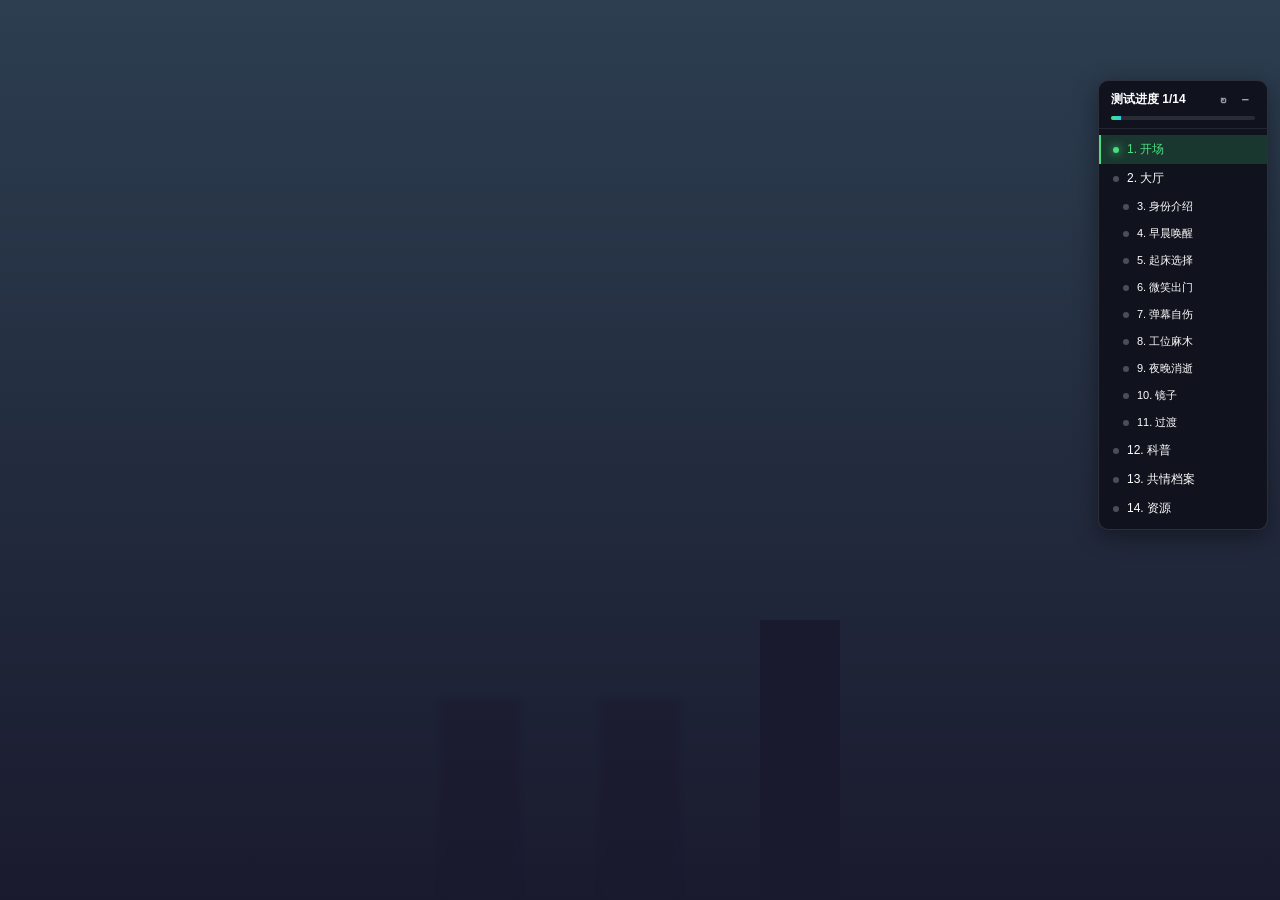
==== commit 217db734: "feat: 本周 UI/交互优化（样式表、页面、脚本联调）" ====
--- a/index.html
+++ b/index.html
@@ -26,9 +26,9 @@
                     <p id="text-line-1" class="text-line"></p>
                     <p id="text-line-2" class="text-line"></p>
                 </div>
-                <div class="opening-buttons">
-                    <button id="ready-btn" class="btn btn-primary" style="display: none;">我准备好了</button>
-                    <button id="info-btn" class="btn btn-secondary" style="display: none;">先了解一下</button>
+                <div class="opening-buttons" id="opening-buttons">
+                    <button id="ready-btn" class="btn btn-primary">我准备好了</button>
+                    <button id="info-btn" class="btn btn-secondary">先了解一下</button>
                 </div>
             </div>
         </div>
@@ -90,12 +90,14 @@
                 <div id="scene-1" class="scene">
                     <div class="scene-1-content" id="scene-1-content">
                         <div class="wake-up-eyes" id="wake-up-eyes">
-                            <div class="eye-lid eye-lid-top" id="eye-lid-top"></div>
-                            <div class="eye-lid eye-lid-bottom" id="eye-lid-bottom"></div>
+                            <svg class="eye-lid-svg" viewBox="0 0 100 100" preserveAspectRatio="none">
+                                <path class="eye-lid-path eye-lid-path-top" d="M 0,0 L 100,0 L 100,50 L 0,50 Z" fill="#000"/>
+                                <path class="eye-lid-path eye-lid-path-bottom" d="M 0,50 L 100,50 L 100,100 L 0,100 Z" fill="#000"/>
+                            </svg>
                         </div>
                         <div class="phone-container" id="phone-container">
                             <div class="phone-frame">
-                                <div class="phone-screen" id="phone-screen">
+                                <div class="phone-screen alarm-active" id="phone-screen">
                                     <div class="phone-status-bar">
                                         <span class="phone-time" id="phone-status-time">07:00</span>
                                         <div class="phone-icons">
@@ -128,13 +130,25 @@
                                         </div>
                                         <div class="slider-hint">Slide to turn off alarm</div>
                                     </div>
+                                    <!-- 闹钟关闭后展示的经典 iPhone 壁纸 -->
+                                    <div class="phone-wallpaper" id="phone-wallpaper">
+                                        <div class="wallpaper-bubble wallpaper-bubble-1"></div>
+                                        <div class="wallpaper-bubble wallpaper-bubble-2"></div>
+                                        <div class="wallpaper-bubble wallpaper-bubble-3"></div>
+                                        <div class="wallpaper-bubble wallpaper-bubble-4"></div>
+                                        <div class="wallpaper-content">
+                                            <div class="wallpaper-time" id="wallpaper-time">07:01</div>
+                                            <div class="wallpaper-date" id="wallpaper-date">Sunday, June 7</div>
+                                        </div>
+                                    </div>
                                 </div>
                             </div>
-                            <canvas id="fog-canvas" class="fog-canvas"></canvas>
-                        </div>
-                        <div class="wake-hint" id="wake-hint">擦拭屏幕，睁开眼睛</div>
+                        </div>
+                        <div class="wake-hint" id="wake-hint">在屏幕上任意位置涂抹，擦开雾气</div>
                         <div class="inner-monologue" id="scene1-monologue"></div>
                     </div>
+                    <!-- 全屏雾气层：眼皮打开后才淡入,可被刮开 -->
+                    <canvas id="fog-canvas" class="fog-canvas"></canvas>
                 </div>
 
                 <!-- 场景2选择 -->
@@ -159,7 +173,7 @@
                                 </div>
                                 <div class="face-mouth">
                                     <svg class="mouth-svg" viewBox="0 0 80 40">
-                                        <path id="mouth-path" class="mouth-path" d="M 10 20 Q 40 30 70 20" fill="none" stroke="#2c3e50" stroke-width="4" stroke-linecap="round"/>
+                                        <path id="mouth-path" class="mouth-path" d="M 10 20 Q 40 5 70 20" fill="none" stroke="#2c3e50" stroke-width="4" stroke-linecap="round"/>
                                     </svg>
                                 </div>
                             </div>
@@ -224,12 +238,6 @@
                             </div>
                         </div>
                         <div class="inner-monologue" id="scene3a-monologue"></div>
-                        <div class="custom-cursor" id="custom-cursor">
-                            <svg viewBox="0 0 32 32" width="32" height="32">
-                                <path d="M 4 2 L 4 28 L 12 20 L 16 28 L 20 26 L 16 18 L 26 18 Z" 
-                                      fill="#ffffff" stroke="#000000" stroke-width="1.5" stroke-linejoin="round"/>
-                            </svg>
-                        </div>
                     </div>
                 </div>
 
@@ -357,5 +365,217 @@
     </div>
 
     <script src="js/app.js"></script>
+    <!-- ============== TEST_PROGRESS_START (测试用进度条,发布前请删除此整段) ============== -->
+    <script>
+    (function() {
+      'use strict';
+
+      // 页面 / 场景顺序(与原 app 流程一致)
+      const ITEMS = [
+        { type: 'page',  id: 'opening-page',     label: '开场' },
+        { type: 'page',  id: 'hall-page',        label: '大厅' },
+        { type: 'scene', id: 'scene-intro',      label: '身份介绍' },
+        { type: 'scene', id: 'scene-1',          label: '早晨唤醒' },
+        { type: 'scene', id: 'scene-2-choice',   label: '起床选择' },
+        { type: 'scene', id: 'scene-2a',         label: '微笑出门' },
+        { type: 'scene', id: 'scene-2b',         label: '弹幕自伤' },
+        { type: 'scene', id: 'scene-3a',         label: '工位麻木' },
+        { type: 'scene', id: 'scene-4',          label: '夜晚消逝' },
+        { type: 'scene', id: 'scene-5',          label: '镜子' },
+        { type: 'scene', id: 'transition-scene', label: '过渡' },
+        { type: 'page',  id: 'science-page',     label: '科普' },
+        { type: 'page',  id: 'empathy-page',     label: '共情档案' },
+        { type: 'page',  id: 'resources-page',   label: '资源' },
+      ];
+
+      // 注入样式(避免污染原 css/styles.css)
+      const style = document.createElement('style');
+      style.textContent = `
+        #test-progress-panel {
+          position: fixed;
+          right: 12px;
+          top: 80px;
+          width: 170px;
+          max-height: calc(100vh - 160px);
+          background: rgba(15, 18, 28, 0.94);
+          border: 1px solid rgba(255,255,255,0.12);
+          border-radius: 10px;
+          color: #fff;
+          font-family: -apple-system, BlinkMacSystemFont, 'PingFang SC', 'Segoe UI', sans-serif;
+          font-size: 12px;
+          z-index: 999999;
+          box-shadow: 0 6px 24px rgba(0,0,0,0.4);
+          user-select: none;
+          backdrop-filter: blur(8px);
+          -webkit-backdrop-filter: blur(8px);
+          transition: width 0.2s;
+        }
+        #test-progress-panel .tp-header { padding: 10px 12px 8px; border-bottom: 1px solid rgba(255,255,255,0.08); }
+        #test-progress-panel .tp-title { display: flex; justify-content: space-between; align-items: center; font-weight: 600; font-size: 12px; margin-bottom: 8px; }
+        #test-progress-panel .tp-actions { display: flex; gap: 2px; }
+        #test-progress-panel .tp-btn { cursor: pointer; opacity: 0.6; padding: 2px 6px; border-radius: 4px; font-size: 13px; line-height: 1; }
+        #test-progress-panel .tp-btn:hover { opacity: 1; background: rgba(255,255,255,0.12); }
+        #test-progress-panel .tp-bar { height: 4px; background: rgba(255,255,255,0.1); border-radius: 2px; overflow: hidden; }
+        #test-progress-panel .tp-bar-fill { height: 100%; background: linear-gradient(90deg, #4ade80, #22d3ee); width: 0%; transition: width 0.3s ease; }
+        #test-progress-panel .tp-list { max-height: 60vh; overflow-y: auto; padding: 6px 0; }
+        #test-progress-panel .tp-list::-webkit-scrollbar { width: 4px; }
+        #test-progress-panel .tp-list::-webkit-scrollbar-thumb { background: rgba(255,255,255,0.2); border-radius: 2px; }
+        #test-progress-panel .tp-item { display: flex; align-items: center; padding: 6px 12px; cursor: pointer; border-left: 2px solid transparent; transition: background 0.15s; }
+        #test-progress-panel .tp-item:hover { background: rgba(255,255,255,0.08); }
+        #test-progress-panel .tp-item.tp-current { background: rgba(74, 222, 128, 0.18); border-left-color: #4ade80; color: #4ade80; font-weight: 600; }
+        #test-progress-panel .tp-item.tp-type-scene { padding-left: 22px; font-size: 11px; }
+        #test-progress-panel .tp-item.tp-type-page { font-weight: 500; }
+        #test-progress-panel .tp-dot { width: 6px; height: 6px; border-radius: 50%; background: rgba(255,255,255,0.25); margin-right: 8px; flex-shrink: 0; transition: background 0.2s; }
+        #test-progress-panel .tp-item.tp-visited .tp-dot { background: rgba(74, 222, 128, 0.6); }
+        #test-progress-panel .tp-item.tp-current .tp-dot { background: #4ade80; box-shadow: 0 0 8px #4ade80; }
+        #test-progress-panel.collapsed .tp-list,
+        #test-progress-panel.collapsed .tp-bar { display: none; }
+        #test-progress-panel.collapsed { width: auto; }
+        @media (max-width: 768px) {
+          #test-progress-panel { width: 140px; right: 6px; top: 60px; font-size: 11px; }
+          #test-progress-panel .tp-item.tp-type-scene { padding-left: 16px; font-size: 10px; }
+        }
+      `;
+      document.head.appendChild(style);
+
+      // 面板 DOM
+      const panel = document.createElement('div');
+      panel.id = 'test-progress-panel';
+      panel.innerHTML = `
+        <div class="tp-header">
+          <div class="tp-title">
+            <span>测试进度 <span class="tp-current-num">0/0</span></span>
+            <div class="tp-actions">
+              <span class="tp-btn tp-refresh" title="刷新并清除已保存的体验记录">↻</span>
+              <span class="tp-btn tp-toggle" title="折叠/展开">−</span>
+            </div>
+          </div>
+          <div class="tp-bar"><div class="tp-bar-fill"></div></div>
+        </div>
+        <div class="tp-list"></div>
+      `;
+      document.body.appendChild(panel);
+
+      const listEl    = panel.querySelector('.tp-list');
+      const barFill   = panel.querySelector('.tp-bar-fill');
+      const numLabel  = panel.querySelector('.tp-current-num');
+      const toggleBtn = panel.querySelector('.tp-toggle');
+      const refreshBt = panel.querySelector('.tp-refresh');
+
+      // 渲染列表项
+      ITEMS.forEach((item, idx) => {
+        const div = document.createElement('div');
+        div.className = 'tp-item tp-type-' + item.type;
+        div.dataset.idx = idx;
+        div.innerHTML = `<span class="tp-dot"></span><span class="tp-label">${idx + 1}. ${item.label}</span>`;
+        div.addEventListener('click', () => jumpTo(idx));
+        listEl.appendChild(div);
+      });
+
+      // 折叠/展开
+      toggleBtn.addEventListener('click', (e) => {
+        e.stopPropagation();
+        panel.classList.toggle('collapsed');
+        toggleBtn.textContent = panel.classList.contains('collapsed') ? '+' : '−';
+      });
+
+      // 刷新(顺便清掉 localStorage,方便重测)
+      refreshBt.addEventListener('click', (e) => {
+        e.stopPropagation();
+        try { localStorage.removeItem('depressionCompleted'); } catch (_) {}
+        location.reload();
+      });
+
+      // 核心:直接操作 DOM 跳转(不调用原 switchPage/switchScene,避免过渡等待)
+      function jumpTo(idx) {
+        const item = ITEMS[idx];
+        if (!item) return;
+
+        // 强制结束可能的过渡状态
+        if (typeof appState !== 'undefined') {
+          appState.isTransitioning = false;
+          appState.sceneReady = false;
+        }
+        if (typeof hideContinueButton === 'function') {
+          try { hideContinueButton(); } catch (_) {}
+        }
+
+        // 清空所有 page / scene 状态
+        document.querySelectorAll('.page').forEach(p => p.classList.remove('active', 'fade-out'));
+        document.querySelectorAll('.scene').forEach(s => s.classList.remove('active', 'fade-out'));
+
+        if (item.type === 'page') {
+          const target = document.getElementById(item.id);
+          if (target) {
+            target.classList.add('active');
+            if (typeof appState !== 'undefined') {
+              appState.currentPage = item.id.replace('-page', '');
+            }
+          }
+        } else {
+          // 场景:先激活 script-page,再激活目标场景
+          const scriptPage = document.getElementById('script-page');
+          if (scriptPage) scriptPage.classList.add('active');
+          if (typeof appState !== 'undefined') {
+            appState.currentPage = 'script';
+          }
+          const target = document.getElementById(item.id);
+          if (target) {
+            target.classList.add('active');
+            if (typeof appState !== 'undefined') {
+              appState.currentScene = item.id;
+            }
+            // 重新初始化场景(部分场景内部有"已初始化"守卫,可能需要刷新页面才能重测)
+            if (typeof initScene === 'function') {
+              try { initScene(item.id); } catch (err) { console.warn('initScene fail:', err); }
+            }
+          }
+        }
+
+        updateHighlight();
+      }
+
+      // 获取当前所在项的索引
+      function getCurrentIdx() {
+        const activeScene = document.querySelector('.scene.active');
+        if (activeScene) {
+          for (let i = 0; i < ITEMS.length; i++) {
+            if (ITEMS[i].id === activeScene.id) return i;
+          }
+        }
+        const activePage = document.querySelector('.page.active');
+        if (activePage) {
+          for (let i = 0; i < ITEMS.length; i++) {
+            if (ITEMS[i].id === activePage.id) return i;
+          }
+        }
+        return 0;
+      }
+
+      // 更新高亮 + 进度条
+      function updateHighlight() {
+        const cur = getCurrentIdx();
+        panel.querySelectorAll('.tp-item').forEach((el, idx) => {
+          el.classList.toggle('tp-current', idx === cur);
+          el.classList.toggle('tp-visited', idx < cur);
+        });
+        const total = ITEMS.length;
+        barFill.style.width = ((cur + 1) / total * 100) + '%';
+        numLabel.textContent = (cur + 1) + '/' + total;
+      }
+
+      // 监听 class 变化自动更新
+      const observer = new MutationObserver(updateHighlight);
+      observer.observe(document.body, {
+        attributes: true,
+        attributeFilter: ['class'],
+        subtree: true
+      });
+
+      // 初始一次
+      setTimeout(updateHighlight, 100);
+    })();
+    </script>
+    <!-- ============== TEST_PROGRESS_END ============== -->
 </body>
 </html>
--- a/css/styles.css
+++ b/css/styles.css
@@ -136,17 +136,32 @@
     z-index: 10;
     text-align: center;
     padding: 20px;
+    transition: transform 1.2s ease;
+}
+
+.opening-content.settled {
+    transform: translateY(-30px);
 }
 
 .text-line {
     font-size: 28px;
     margin: 20px 0;
     opacity: 0;
+    transition: opacity 1.5s ease, transform 1.2s ease;
 }
 
 .text-line.visible {
     opacity: 1;
-    transition: opacity 1.5s ease;
+}
+
+.opening-content.settled .text-line {
+    animation: settle-bounce 1.2s ease forwards;
+}
+
+@keyframes settle-bounce {
+    0% { transform: translateY(0); }
+    40% { transform: translateY(-12px); }
+    100% { transform: translateY(0); }
 }
 
 .opening-buttons {
@@ -155,6 +170,20 @@
     gap: 20px;
     justify-content: center;
     flex-wrap: wrap;
+    align-items: center;
+}
+
+.opening-buttons .btn {
+    opacity: 0;
+    transform: translateY(8px);
+    transition: opacity 0.8s ease, transform 0.8s ease;
+    pointer-events: none;
+}
+
+.opening-buttons.visible .btn {
+    opacity: 1;
+    transform: translateY(0);
+    pointer-events: auto;
 }
 
 /* 弹窗样式 */
@@ -314,28 +343,13 @@
     text-align: center;
     max-width: 90%;
     padding: 0 20px;
-    animation: tremble 0.1s infinite alternate;
     white-space: nowrap;
     z-index: 30;
 }
 
-@keyframes tremble {
-    0%, 100% { text-shadow: 0 0 0 transparent; }
-    50% { text-shadow: 1px 0 0 rgba(149, 165, 166, 0.3), -1px 0 0 rgba(149, 165, 166, 0.3); }
-}
-
-/* 故障艺术效果 */
+/* 故障艺术效果（静态色调偏移，不再高频闪烁） */
 .glitch-effect {
-    animation: glitch 0.3s infinite;
-    position: relative;
-}
-
-@keyframes glitch {
-    0% { filter: hue-rotate(0deg); }
-    25% { filter: hue-rotate(10deg) saturate(1.2); }
-    50% { filter: hue-rotate(0deg); }
-    75% { filter: hue-rotate(-10deg) saturate(1.2); }
-    100% { filter: hue-rotate(0deg); }
+    position: relative;
 }
 
 /* 暗角效果 */
@@ -443,7 +457,7 @@
     100% { transform: translate(0, 0); }
 }
 
-/* 睁眼效果 */
+/* 睁眼效果：上下两片弧形眼皮（SVG 路径） */
 .wake-up-eyes {
     position: fixed;
     top: 0;
@@ -452,34 +466,36 @@
     height: 100%;
     pointer-events: none;
     z-index: 200;
-}
-
-.eye-lid {
-    position: absolute;
+    overflow: hidden;
+}
+
+.eye-lid-svg {
+    position: absolute;
+    top: 0;
     left: 0;
     width: 100%;
-    background: #000;
-    transition: transform 1.5s ease;
-}
-
-.eye-lid-top {
-    top: 0;
-    height: 50%;
+    height: 100%;
+    display: block;
+}
+
+.eye-lid-path {
+    transition: transform 3s cubic-bezier(0.4, 0, 0.2, 1);
+}
+
+.eye-lid-path-top {
     transform: translateY(0);
 }
 
-.eye-lid-bottom {
-    bottom: 0;
-    height: 50%;
+.eye-lid-path-bottom {
     transform: translateY(0);
 }
 
-.wake-up-eyes.opening .eye-lid-top {
-    transform: translateY(-100%);
-}
-
-.wake-up-eyes.opening .eye-lid-bottom {
-    transform: translateY(100%);
+.wake-up-eyes.opening .eye-lid-path-top {
+    transform: translateY(-55vh);
+}
+
+.wake-up-eyes.opening .eye-lid-path-bottom {
+    transform: translateY(55vh);
 }
 
 /* 手机容器 */
@@ -647,36 +663,194 @@
     font-weight: 500;
 }
 
-/* 雾气画布 */
+/* 闹钟关闭后：隐藏闹钟界面元素 */
+.phone-screen.alarm-active .phone-wallpaper {
+    opacity: 0;
+    pointer-events: none;
+}
+
+.phone-screen:not(.alarm-active) .phone-status-bar,
+.phone-screen:not(.alarm-active) .phone-time-display,
+.phone-screen:not(.alarm-active) .phone-alarm-section,
+.phone-screen:not(.alarm-active) .phone-slider-area {
+    opacity: 0;
+    transition: opacity 0.4s ease;
+}
+
+.phone-screen.alarm-active .phone-status-bar,
+.phone-screen.alarm-active .phone-time-display,
+.phone-screen.alarm-active .phone-alarm-section,
+.phone-screen.alarm-active .phone-slider-area {
+    transition: opacity 0.4s ease;
+}
+
+.phone-screen .phone-status-bar,
+.phone-screen .phone-time-display,
+.phone-screen .phone-alarm-section,
+.phone-screen .phone-slider-area {
+    position: relative;
+    z-index: 2;
+}
+
+/* 经典 iPhone 锁屏壁纸 */
+.phone-wallpaper {
+    position: absolute;
+    top: 0;
+    left: 0;
+    width: 100%;
+    height: 100%;
+    overflow: hidden;
+    z-index: 1;
+    background: linear-gradient(160deg, #1a2a6c 0%, #b21f1f 35%, #fdbb2d 70%, #ff5f6d 100%);
+    opacity: 1;
+    transition: opacity 0.6s ease;
+    display: flex;
+    align-items: center;
+    justify-content: center;
+}
+
+.phone-wallpaper::before {
+    content: '';
+    position: absolute;
+    top: -20%;
+    left: -20%;
+    width: 140%;
+    height: 140%;
+    background:
+        radial-gradient(circle at 20% 25%, rgba(255, 200, 150, 0.55) 0%, transparent 35%),
+        radial-gradient(circle at 80% 15%, rgba(255, 140, 180, 0.5) 0%, transparent 40%),
+        radial-gradient(circle at 75% 75%, rgba(120, 200, 255, 0.55) 0%, transparent 45%),
+        radial-gradient(circle at 25% 80%, rgba(180, 120, 255, 0.45) 0%, transparent 40%);
+    filter: blur(8px);
+    animation: wallpaperFloat 14s ease-in-out infinite alternate;
+}
+
+.wallpaper-bubble {
+    position: absolute;
+    border-radius: 50%;
+    filter: blur(18px);
+    opacity: 0.65;
+    mix-blend-mode: screen;
+}
+
+.wallpaper-bubble-1 {
+    top: 10%;
+    left: 8%;
+    width: 110px;
+    height: 110px;
+    background: radial-gradient(circle, rgba(255, 180, 200, 0.9) 0%, transparent 70%);
+    animation: bubbleDrift 18s ease-in-out infinite alternate;
+}
+
+.wallpaper-bubble-2 {
+    top: 55%;
+    left: 70%;
+    width: 140px;
+    height: 140px;
+    background: radial-gradient(circle, rgba(140, 200, 255, 0.85) 0%, transparent 70%);
+    animation: bubbleDrift 22s ease-in-out infinite alternate-reverse;
+}
+
+.wallpaper-bubble-3 {
+    top: 70%;
+    left: 12%;
+    width: 95px;
+    height: 95px;
+    background: radial-gradient(circle, rgba(255, 220, 140, 0.8) 0%, transparent 70%);
+    animation: bubbleDrift 16s ease-in-out infinite alternate;
+}
+
+.wallpaper-bubble-4 {
+    top: 18%;
+    left: 60%;
+    width: 80px;
+    height: 80px;
+    background: radial-gradient(circle, rgba(200, 160, 255, 0.8) 0%, transparent 70%);
+    animation: bubbleDrift 20s ease-in-out infinite alternate-reverse;
+}
+
+@keyframes wallpaperFloat {
+    0%   { transform: translate(0, 0) rotate(0deg); }
+    100% { transform: translate(20px, -15px) rotate(8deg); }
+}
+
+@keyframes bubbleDrift {
+    0%   { transform: translate(0, 0) scale(1); }
+    100% { transform: translate(15px, -20px) scale(1.1); }
+}
+
+.wallpaper-content {
+    position: relative;
+    z-index: 2;
+    text-align: center;
+    color: #ffffff;
+    text-shadow: 0 2px 12px rgba(0, 0, 0, 0.35);
+    font-weight: 300;
+    padding: 0 16px;
+    margin-top: -40px;
+}
+
+.wallpaper-time {
+    font-size: 70px;
+    font-weight: 200;
+    letter-spacing: -2px;
+    line-height: 1;
+    margin-bottom: 6px;
+}
+
+.wallpaper-date {
+    font-size: 16px;
+    font-weight: 500;
+    opacity: 0.95;
+    letter-spacing: 0.5px;
+}
+
+/* 雾气画布：全屏覆盖，睁眼过程中同步淡入 */
 .fog-canvas {
-    position: absolute;
-    top: 12px;
-    left: 12px;
-    width: calc(100% - 24px);
-    height: calc(100% - 24px);
-    border-radius: 30px;
-    z-index: 20;
+    position: fixed;
+    top: 0;
+    left: 0;
+    width: 100vw;
+    height: 100vh;
+    border-radius: 0;
+    z-index: 150;
     cursor: crosshair;
-    transition: opacity 1s ease;
+    opacity: 0;
+    pointer-events: none;
+    transition: opacity 3s ease;
+}
+
+.fog-canvas.active {
+    opacity: 1;
+    pointer-events: auto;
 }
 
 .fog-canvas.cleared {
     opacity: 0;
     pointer-events: none;
+    /* 缓慢淡出：约 5s 渐渐散去，不再"一下子消失" */
+    transition: opacity 5s cubic-bezier(0.25, 0.1, 0.25, 1);
 }
 
 .wake-hint {
-    color: var(--light-gray);
-    font-size: 14px;
+    color: #ecf0f1;
+    font-size: 16px;
     margin-top: 20px;
-    z-index: 5;
+    z-index: 180;
     text-align: center;
-    opacity: 0.8;
-    animation: hintPulse 2s ease-in-out infinite;
+    opacity: 0;
+    animation: hintFadeIn 1s ease 3.5s forwards, hintPulse 2s ease-in-out 4.5s infinite;
+    text-shadow: 0 0 8px rgba(0,0,0,0.8);
+    position: relative;
 }
 
 .wake-hint.hidden {
     display: none;
+}
+
+@keyframes hintFadeIn {
+    from { opacity: 0; }
+    to { opacity: 0.9; }
 }
 
 @keyframes hintPulse {
@@ -872,7 +1046,6 @@
     background: linear-gradient(180deg, #4a4a52 0%, #3a3a42 100%);
     position: relative;
     overflow: hidden;
-    cursor: none;
 }
 
 .office-cubicle {
@@ -1038,7 +1211,7 @@
     border-radius: 6px;
     font-size: 14px;
     font-weight: 600;
-    cursor: none;
+    cursor: pointer;
     z-index: 10;
     box-shadow: 0 4px 12px rgba(0,0,0,0.3);
     transition: transform 0.2s ease, opacity 0.5s ease;
@@ -1069,28 +1242,6 @@
     background: rgba(0,0,0,0.3);
     padding: 8px 16px;
     border-radius: 6px;
-}
-
-/* 自定义鼠标 */
-.custom-cursor {
-    position: fixed;
-    top: 0;
-    left: 0;
-    width: 32px;
-    height: 32px;
-    pointer-events: none;
-    z-index: 9999;
-    transform: translate(-4px, -4px);
-    transition: transform 0.05s ease-out;
-    display: none;
-}
-
-.custom-cursor.active {
-    display: block;
-}
-
-.custom-cursor svg {
-    filter: drop-shadow(1px 1px 2px rgba(0,0,0,0.5));
 }
 
 /* 场景4 */
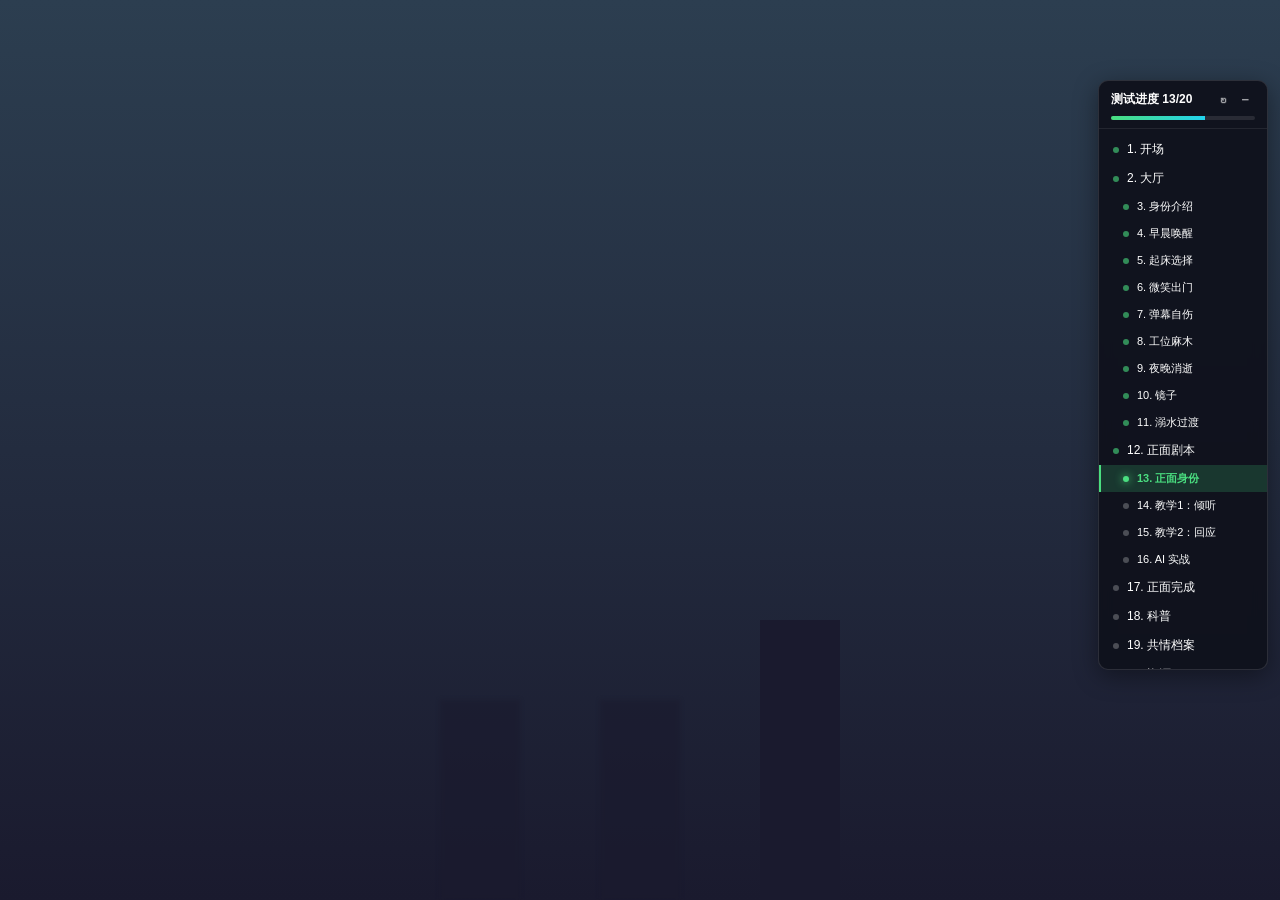
==== commit e1a952c1: "feat: 本周 UI/交互优化（样式表、页面、脚本联调）" ====
--- a/index.html
+++ b/index.html
@@ -273,12 +273,143 @@
                     </div>
                 </div>
 
-                <!-- 过渡动画 -->
+                <!-- 过渡动画：溺水下沉 → 渐黑 -->
                 <div id="transition-scene" class="scene">
                     <div class="transition-content">
-                        <div class="light-spots"></div>
-                    </div>
-                </div>
+                        <div class="drown-water"></div>
+                        <div class="drown-figure" id="drown-figure">
+                            <svg viewBox="0 0 80 160" class="drown-figure-svg">
+                                <!-- 头 -->
+                                <circle cx="40" cy="22" r="16" fill="rgba(20,28,40,0.85)"/>
+                                <!-- 躯干 -->
+                                <path d="M 28 40 L 52 40 L 56 100 Q 56 110 50 110 L 30 110 Q 24 110 24 100 Z"
+                                      fill="rgba(20,28,40,0.85)"/>
+                                <!-- 双臂无力下垂 -->
+                                <path d="M 30 46 Q 18 70 22 100" stroke="rgba(20,28,40,0.85)" stroke-width="7" fill="none" stroke-linecap="round"/>
+                                <path d="M 50 46 Q 62 70 58 100" stroke="rgba(20,28,40,0.85)" stroke-width="7" fill="none" stroke-linecap="round"/>
+                                <!-- 双腿 -->
+                                <path d="M 34 110 Q 32 130 28 150" stroke="rgba(20,28,40,0.85)" stroke-width="9" fill="none" stroke-linecap="round"/>
+                                <path d="M 46 110 Q 48 130 52 150" stroke="rgba(20,28,40,0.85)" stroke-width="9" fill="none" stroke-linecap="round"/>
+                            </svg>
+                        </div>
+                        <div class="drown-bubbles" id="drown-bubbles"></div>
+                        <div class="drown-fade-overlay" id="drown-fade-overlay"></div>
+                    </div>
+                </div>
+            </div>
+        </div>
+
+        <!-- 角色切换提示弹窗：黑屏后显示 -->
+        <div id="role-switch-modal" class="modal role-switch-modal">
+            <div class="modal-content role-switch-content">
+                <div class="role-switch-icon">🤝</div>
+                <h2>刚才你走进了 ta 的内心</h2>
+                <p class="role-switch-desc">现在，让我们换个身份——</p>
+                <p class="role-switch-question">你愿意成为<strong> ta 身边的那个人</strong>吗？</p>
+                <div class="role-switch-detail">
+                    <span class="role-tag role-old">你刚才扮演：<b>患者</b></span>
+                    <span class="role-arrow">→</span>
+                    <span class="role-tag role-new">即将扮演：<b>陪伴者（朋友）</b></span>
+                </div>
+                <div class="role-switch-buttons">
+                    <button id="start-companion-btn" class="btn btn-primary">开始陪伴者练习</button>
+                    <button id="skip-companion-btn" class="btn btn-secondary">先到这里吧</button>
+                </div>
+            </div>
+        </div>
+
+        <!-- 正面回溯剧本（陪伴者练习室） -->
+        <div id="positive-script-page" class="page">
+            <div class="positive-container" id="positive-container">
+
+                <!-- 正面剧本引导：身份告知 -->
+                <div id="pos-scene-intro" class="scene pos-scene active">
+                    <div class="pos-intro-content">
+                        <div class="pos-intro-icon">💬</div>
+                        <h2>从现在开始，你是 ta 的朋友</h2>
+                        <p class="pos-intro-line">你刚刚在水面之上目睹 ta 沉入水底。</p>
+                        <p class="pos-intro-line">现在请回到岸上——</p>
+                        <p class="pos-intro-line pos-intro-strong">学习如何成为 ta 身边那个人。</p>
+                    </div>
+                </div>
+
+                <!-- 教学场景 1：如何安静地听 -->
+                <div id="pos-scene-1" class="scene pos-scene">
+                    <div class="pos-teaching-header">
+                        <span class="pos-step-tag">第 1 课</span>
+                        <h2>如何安静地听</h2>
+                        <p class="pos-subtitle">不打断 · 不评判 · 不急着给建议</p>
+                    </div>
+                    <div class="pos-dialogue-stage" id="pos-scene-1-stage">
+                        <!-- 动态注入对话轮次 -->
+                    </div>
+                    <div class="pos-teaching-footer">
+                        <button id="pos-scene-1-next" class="btn btn-primary pos-next-btn">继续 →</button>
+                    </div>
+                </div>
+
+                <!-- 教学场景 2：如何回应"我没事" -->
+                <div id="pos-scene-2" class="scene pos-scene">
+                    <div class="pos-teaching-header">
+                        <span class="pos-step-tag">第 2 课</span>
+                        <h2>当 ta 说"我没事"</h2>
+                        <p class="pos-subtitle">哪种回应最让 ta 愿意继续说下去？</p>
+                    </div>
+                    <div class="pos-scenario-card">
+                        <p>📱 朋友在微信上回你「我没事」。<br/>ta 平时话很多，今天却突然很简短。</p>
+                    </div>
+                    <div class="pos-choices" id="pos-scene-2-choices">
+                        <div class="pos-choice pos-choice-bad" data-choice="A">
+                            <div class="pos-choice-label">A</div>
+                            <div class="pos-choice-text">"别装了，我看得出你不开心。"</div>
+                        </div>
+                        <div class="pos-choice pos-choice-bad" data-choice="B">
+                            <div class="pos-choice-label">B</div>
+                            <div class="pos-choice-text">"没事就好！周末出来玩吧！"</div>
+                        </div>
+                        <div class="pos-choice pos-choice-good" data-choice="C">
+                            <div class="pos-choice-label">C</div>
+                            <div class="pos-choice-text">"嗯，那我就放心了。不过如果你哪天不想'没事'了，随时找我。"</div>
+                        </div>
+                    </div>
+                    <div class="pos-choice-feedback" id="pos-scene-2-feedback" style="display:none;"></div>
+                </div>
+
+                <!-- 实战场景 3：与 AI 聊天 -->
+                <div id="pos-scene-3" class="scene pos-scene pos-chat-scene">
+                    <div class="pos-chat-profile">
+                        <div class="pos-chat-avatar">🧑</div>
+                        <div class="pos-chat-info">
+                            <div class="pos-chat-name">你的朋友</div>
+                            <div class="pos-chat-meta">25 岁 · 互联网公司运营</div>
+                        </div>
+                        <div class="pos-chat-hint">真实聊天练习</div>
+                    </div>
+                    <div class="pos-chat-messages" id="pos-chat-messages">
+                        <!-- 动态注入消息 -->
+                    </div>
+                    <div class="pos-chat-input-bar">
+                        <input type="text" id="pos-chat-input" class="pos-chat-input"
+                               placeholder="输入你想说的话..." maxlength="500" autocomplete="off"/>
+                        <button id="pos-chat-send" class="btn btn-primary pos-chat-send">发送</button>
+                        <button id="pos-chat-end" class="btn btn-secondary pos-chat-end">结束对话</button>
+                    </div>
+                </div>
+
+            </div>
+        </div>
+
+        <!-- 正面剧本完成页 -->
+        <div id="positive-complete-page" class="page">
+            <div class="positive-complete-content">
+                <div class="positive-complete-icon">🌱</div>
+                <h1>你刚刚成为了 ta 身边的那个人</h1>
+                <p class="positive-complete-sub">不需要完美的话术。陪着、听着、不离开——<br/>这件事本身就已经是答案。</p>
+                <div class="positive-complete-summary" id="positive-complete-summary">
+                    <div class="summary-item"><span class="summary-num" id="summary-rounds">0</span><span class="summary-label">轮对话</span></div>
+                    <div class="summary-item"><span class="summary-num" id="summary-messages">0</span><span class="summary-label">条消息</span></div>
+                </div>
+                <button id="positive-back-btn" class="btn btn-primary">回到主流程</button>
             </div>
         </div>
 
@@ -382,7 +513,13 @@
         { type: 'scene', id: 'scene-3a',         label: '工位麻木' },
         { type: 'scene', id: 'scene-4',          label: '夜晚消逝' },
         { type: 'scene', id: 'scene-5',          label: '镜子' },
-        { type: 'scene', id: 'transition-scene', label: '过渡' },
+        { type: 'scene', id: 'transition-scene', label: '溺水过渡' },
+        { type: 'page',  id: 'positive-script-page',  label: '正面剧本' },
+        { type: 'scene', id: 'pos-scene-intro',       label: '正面身份' },
+        { type: 'scene', id: 'pos-scene-1',           label: '教学1：倾听' },
+        { type: 'scene', id: 'pos-scene-2',           label: '教学2：回应' },
+        { type: 'scene', id: 'pos-scene-3',           label: 'AI 实战' },
+        { type: 'page',  id: 'positive-complete-page',label: '正面完成' },
         { type: 'page',  id: 'science-page',     label: '科普' },
         { type: 'page',  id: 'empathy-page',     label: '共情档案' },
         { type: 'page',  id: 'resources-page',   label: '资源' },
@@ -513,11 +650,13 @@
             }
           }
         } else {
-          // 场景:先激活 script-page,再激活目标场景
-          const scriptPage = document.getElementById('script-page');
+          // 场景:先激活对应 page,再激活目标场景
+          let pageId = 'script-page';
+          if (item.id && item.id.startsWith('pos-')) pageId = 'positive-script-page';
+          const scriptPage = document.getElementById(pageId);
           if (scriptPage) scriptPage.classList.add('active');
           if (typeof appState !== 'undefined') {
-            appState.currentPage = 'script';
+            appState.currentPage = pageId.replace('-page', '');
           }
           const target = document.getElementById(item.id);
           if (target) {
@@ -525,8 +664,10 @@
             if (typeof appState !== 'undefined') {
               appState.currentScene = item.id;
             }
-            // 重新初始化场景(部分场景内部有"已初始化"守卫,可能需要刷新页面才能重测)
-            if (typeof initScene === 'function') {
+            // 正面场景用 switchPosScene 重新触发 init
+            if (item.id && item.id.startsWith('pos-') && typeof switchPosScene === 'function') {
+              try { switchPosScene(item.id); } catch (err) { console.warn('switchPosScene fail:', err); }
+            } else if (typeof initScene === 'function') {
               try { initScene(item.id); } catch (err) { console.warn('initScene fail:', err); }
             }
           }
--- a/css/styles.css
+++ b/css/styles.css
@@ -1586,18 +1586,840 @@
     .doors-container {
         grid-template-columns: 1fr;
     }
-    
+
     .door {
         width: 200px;
         height: 280px;
     }
-    
+
     .opening-buttons {
         flex-direction: column;
     }
-    
+
     .empathy-content button {
         width: 100%;
         margin: 10px 0;
     }
 }
+
+/* ============================================================ */
+/* ============ 正面回溯剧本（陪伴者练习室）样式 =============== */
+/* ============================================================ */
+
+/* ========== 溺水过渡 ========== */
+#transition-scene {
+    background: linear-gradient(180deg, #1a3a5c 0%, #0a1828 100%);
+    overflow: hidden;
+}
+
+.drown-water {
+    position: absolute;
+    inset: 0;
+    background:
+        radial-gradient(ellipse at 50% 0%, rgba(80, 120, 180, 0.25), transparent 60%),
+        radial-gradient(ellipse at 30% 80%, rgba(20, 50, 90, 0.35), transparent 70%),
+        radial-gradient(ellipse at 70% 30%, rgba(40, 70, 110, 0.3), transparent 65%);
+    pointer-events: none;
+}
+
+.drown-figure {
+    position: absolute;
+    left: 50%;
+    top: 30%;
+    transform: translateX(-50%);
+    width: 100px;
+    height: 200px;
+    filter: blur(1.5px);
+    opacity: 0.92;
+    animation: drown-sink 5.5s ease-in forwards;
+    pointer-events: none;
+}
+
+.drown-figure-svg {
+    width: 100%;
+    height: 100%;
+    display: block;
+}
+
+@keyframes drown-sink {
+    0%   { transform: translate(-50%, 0)    scale(1);    opacity: 0.95; }
+    60%  { transform: translate(-50%, 6vh) scale(0.95); opacity: 0.78; }
+    100% { transform: translate(-50%, 10vh) scale(0.9);  opacity: 0.55; }
+}
+
+.drown-bubbles {
+    position: absolute;
+    left: 50%;
+    top: 30%;
+    width: 60px;
+    height: 200px;
+    transform: translateX(-50%);
+    pointer-events: none;
+}
+
+.drown-bubble {
+    position: absolute;
+    bottom: 0;
+    width: 8px;
+    height: 8px;
+    background: rgba(180, 210, 240, 0.4);
+    border: 1px solid rgba(220, 235, 250, 0.5);
+    border-radius: 50%;
+    animation: bubble-rise 3s ease-in infinite;
+}
+
+@keyframes bubble-rise {
+    0%   { transform: translateY(0)     scale(0.6); opacity: 0; }
+    15%  { opacity: 0.7; }
+    100% { transform: translateY(-180px) scale(1.2); opacity: 0; }
+}
+
+.drown-fade-overlay {
+    position: absolute;
+    inset: 0;
+    background: #000;
+    opacity: 0;
+    pointer-events: none;
+}
+
+.drown-fade-overlay.darkening {
+    animation: drown-to-black 1.5s ease-in 0.5s forwards;
+}
+
+@keyframes drown-to-black {
+    0%   { opacity: 0; }
+    100% { opacity: 1; }
+}
+
+/* ========== 角色切换弹窗 ========== */
+.role-switch-modal {
+    align-items: center;
+    justify-content: center;
+    background: rgba(0, 0, 0, 0.85);
+    backdrop-filter: blur(6px);
+    -webkit-backdrop-filter: blur(6px);
+}
+
+.role-switch-modal .modal-content {
+    max-width: 520px;
+    padding: 40px 36px;
+    text-align: center;
+    background: linear-gradient(160deg, rgba(44, 62, 80, 0.95) 0%, rgba(52, 73, 94, 0.95) 100%);
+    border: 1px solid rgba(248, 233, 161, 0.25);
+    box-shadow: 0 20px 60px rgba(0, 0, 0, 0.6);
+    border-radius: 16px;
+    opacity: 0;
+    transform: scale(0.96);
+    transition: opacity 0.6s ease, transform 0.6s ease;
+}
+
+.role-switch-modal.active .modal-content {
+    opacity: 1;
+    transform: scale(1);
+}
+
+.role-switch-icon {
+    font-size: 56px;
+    margin-bottom: 16px;
+}
+
+.role-switch-modal h2 {
+    font-size: 26px;
+    margin-bottom: 18px;
+    color: #fff;
+}
+
+.role-switch-desc {
+    font-size: 16px;
+    color: rgba(236, 240, 241, 0.7);
+    margin-bottom: 6px;
+}
+
+.role-switch-question {
+    font-size: 18px;
+    color: #fff;
+    margin-bottom: 24px;
+}
+
+.role-switch-question strong {
+    color: var(--healing-light);
+    font-weight: 600;
+}
+
+.role-switch-detail {
+    display: flex;
+    align-items: center;
+    justify-content: center;
+    gap: 12px;
+    flex-wrap: wrap;
+    margin-bottom: 28px;
+    padding: 14px 0;
+    border-top: 1px dashed rgba(236, 240, 241, 0.2);
+    border-bottom: 1px dashed rgba(236, 240, 241, 0.2);
+}
+
+.role-tag {
+    display: inline-block;
+    padding: 6px 14px;
+    border-radius: 20px;
+    font-size: 14px;
+    color: #fff;
+    background: rgba(255, 255, 255, 0.08);
+}
+
+.role-tag.role-old b {
+    color: var(--light-gray);
+    font-weight: 500;
+}
+
+.role-tag.role-new {
+    background: rgba(248, 233, 161, 0.18);
+    border: 1px solid rgba(248, 233, 161, 0.4);
+}
+
+.role-tag.role-new b {
+    color: var(--healing-light);
+    font-weight: 600;
+}
+
+.role-arrow {
+    color: var(--healing-light);
+    font-size: 18px;
+}
+
+.role-switch-buttons {
+    display: flex;
+    flex-direction: column;
+    gap: 12px;
+    align-items: stretch;
+}
+
+.role-switch-buttons .btn {
+    width: 100%;
+}
+
+/* ========== 正面剧本页 ========== */
+#positive-script-page {
+    background: linear-gradient(180deg, #2c3e50 0%, #34495e 100%);
+    flex-direction: column;
+}
+
+.positive-container {
+    width: 100%;
+    height: 100%;
+    position: relative;
+    display: flex;
+    align-items: stretch;
+    justify-content: center;
+}
+
+.pos-scene {
+    position: absolute;
+    inset: 0;
+    width: 100%;
+    height: 100%;
+    display: flex;
+    flex-direction: column;
+    align-items: center;
+    justify-content: center;
+    opacity: 0;
+    pointer-events: none;
+    transition: opacity 0.5s ease;
+    padding: 40px 20px;
+    box-sizing: border-box;
+}
+
+.pos-scene.active {
+    opacity: 1;
+    pointer-events: auto;
+}
+
+/* 正面剧本引导 */
+.pos-intro-content {
+    text-align: center;
+    max-width: 560px;
+    color: #fff;
+}
+
+.pos-intro-icon {
+    font-size: 64px;
+    margin-bottom: 24px;
+    animation: float-gentle 3s ease-in-out infinite;
+}
+
+@keyframes float-gentle {
+    0%, 100% { transform: translateY(0); }
+    50%      { transform: translateY(-8px); }
+}
+
+.pos-intro-content h2 {
+    font-size: 28px;
+    margin-bottom: 32px;
+    color: var(--healing-light);
+}
+
+.pos-intro-line {
+    font-size: 17px;
+    line-height: 1.8;
+    color: rgba(236, 240, 241, 0.85);
+    margin-bottom: 8px;
+    opacity: 0;
+    transform: translateY(10px);
+    animation: pos-line-in 0.8s ease forwards;
+}
+
+.pos-intro-line:nth-child(2) { animation-delay: 0.6s; }
+.pos-intro-line:nth-child(3) { animation-delay: 1.2s; }
+.pos-intro-line:nth-child(4) { animation-delay: 1.8s; }
+
+.pos-intro-strong {
+    font-size: 20px;
+    color: var(--healing-light);
+    font-weight: 500;
+    margin-top: 12px;
+}
+
+@keyframes pos-line-in {
+    to { opacity: 1; transform: translateY(0); }
+}
+
+/* 教学场景通用 */
+.pos-teaching-header {
+    text-align: center;
+    margin-bottom: 24px;
+    color: #fff;
+}
+
+.pos-step-tag {
+    display: inline-block;
+    padding: 4px 12px;
+    background: rgba(248, 233, 161, 0.2);
+    color: var(--healing-light);
+    border-radius: 12px;
+    font-size: 13px;
+    margin-bottom: 10px;
+    border: 1px solid rgba(248, 233, 161, 0.3);
+}
+
+.pos-teaching-header h2 {
+    font-size: 26px;
+    margin-bottom: 6px;
+    color: #fff;
+}
+
+.pos-subtitle {
+    font-size: 14px;
+    color: rgba(236, 240, 241, 0.6);
+    letter-spacing: 0.5px;
+}
+
+.pos-teaching-footer {
+    margin-top: 24px;
+    text-align: center;
+}
+
+/* 教学场景 1：对话分栏 */
+.pos-dialogue-stage {
+    width: 100%;
+    max-width: 680px;
+    flex: 1;
+    overflow-y: auto;
+    padding: 0 8px 8px;
+    display: flex;
+    flex-direction: column;
+    gap: 18px;
+    -webkit-overflow-scrolling: touch;
+}
+
+.pos-dialogue-round {
+    display: flex;
+    flex-direction: column;
+    gap: 10px;
+    animation: pos-round-in 0.6s ease forwards;
+}
+
+@keyframes pos-round-in {
+    from { opacity: 0; transform: translateY(15px); }
+    to   { opacity: 1; transform: translateY(0); }
+}
+
+.pos-bubble-row {
+    display: flex;
+    align-items: flex-end;
+    gap: 10px;
+    max-width: 100%;
+}
+
+.pos-bubble-row.pos-patient  { justify-content: flex-start; }
+.pos-bubble-row.pos-companion { justify-content: flex-end; }
+
+.pos-avatar {
+    width: 36px;
+    height: 36px;
+    border-radius: 50%;
+    background: rgba(255, 255, 255, 0.1);
+    display: flex;
+    align-items: center;
+    justify-content: center;
+    font-size: 18px;
+    flex-shrink: 0;
+}
+
+.pos-avatar.companion-avatar {
+    background: rgba(248, 233, 161, 0.2);
+}
+
+.pos-bubble {
+    padding: 12px 16px;
+    border-radius: 16px;
+    max-width: 75%;
+    font-size: 16px;
+    line-height: 1.6;
+    color: #fff;
+    word-wrap: break-word;
+    box-shadow: 0 2px 8px rgba(0, 0, 0, 0.2);
+}
+
+.pos-bubble.patient-bubble {
+    background: rgba(255, 255, 255, 0.12);
+    border-bottom-left-radius: 4px;
+}
+
+.pos-bubble.companion-bubble {
+    background: linear-gradient(135deg, #4a6178 0%, #5d7a92 100%);
+    border-bottom-right-radius: 4px;
+    border: 1px solid rgba(248, 233, 161, 0.25);
+}
+
+.pos-bubble-meta {
+    font-size: 12px;
+    color: rgba(236, 240, 241, 0.5);
+    margin-top: 4px;
+    text-align: center;
+}
+
+.pos-why-card {
+    margin: 4px 12px;
+    padding: 12px 16px;
+    background: rgba(248, 233, 161, 0.08);
+    border-left: 3px solid var(--healing-light);
+    border-radius: 6px;
+    font-size: 13.5px;
+    line-height: 1.6;
+    color: rgba(248, 233, 161, 0.92);
+}
+
+.pos-why-card .why-tag {
+    display: inline-block;
+    font-size: 12px;
+    color: var(--healing-light);
+    font-weight: 600;
+    margin-right: 6px;
+}
+
+.pos-summary-card {
+    width: 100%;
+    max-width: 680px;
+    margin: 0 auto;
+    padding: 24px;
+    background: rgba(248, 233, 161, 0.1);
+    border: 1px solid rgba(248, 233, 161, 0.3);
+    border-radius: 12px;
+    text-align: center;
+    color: #fff;
+    animation: pos-round-in 0.6s ease forwards;
+}
+
+.pos-summary-card h3 {
+    color: var(--healing-light);
+    font-size: 20px;
+    margin-bottom: 14px;
+}
+
+.pos-summary-card p {
+    font-size: 15px;
+    line-height: 1.7;
+    color: rgba(236, 240, 241, 0.9);
+    margin-bottom: 8px;
+}
+
+.pos-summary-card .pos-next-btn {
+    margin-top: 18px;
+}
+
+/* 教学场景 2：选择题 */
+.pos-scenario-card {
+    max-width: 680px;
+    width: 100%;
+    margin-bottom: 22px;
+    padding: 16px 20px;
+    background: rgba(255, 255, 255, 0.06);
+    border-radius: 10px;
+    color: rgba(236, 240, 241, 0.92);
+    font-size: 15.5px;
+    line-height: 1.7;
+    text-align: center;
+}
+
+.pos-choices {
+    width: 100%;
+    max-width: 680px;
+    display: flex;
+    flex-direction: column;
+    gap: 12px;
+}
+
+.pos-choice {
+    display: flex;
+    align-items: center;
+    gap: 14px;
+    padding: 16px 18px;
+    background: rgba(255, 255, 255, 0.06);
+    border: 1px solid rgba(255, 255, 255, 0.1);
+    border-radius: 10px;
+    cursor: pointer;
+    transition: all 0.25s ease;
+    color: #fff;
+    font-size: 15.5px;
+    line-height: 1.6;
+    text-align: left;
+}
+
+.pos-choice:hover {
+    background: rgba(255, 255, 255, 0.1);
+    border-color: rgba(255, 255, 255, 0.2);
+    transform: translateX(4px);
+}
+
+.pos-choice.disabled {
+    pointer-events: none;
+    opacity: 0.5;
+}
+
+.pos-choice-label {
+    width: 36px;
+    height: 36px;
+    flex-shrink: 0;
+    border-radius: 50%;
+    background: rgba(255, 255, 255, 0.12);
+    display: flex;
+    align-items: center;
+    justify-content: center;
+    font-weight: 600;
+    font-size: 16px;
+}
+
+.pos-choice.pos-choice-good .pos-choice-label {
+    background: rgba(46, 204, 113, 0.25);
+    color: #2ecc71;
+}
+
+.pos-choice.pos-choice-bad .pos-choice-label {
+    background: rgba(231, 76, 60, 0.2);
+    color: #e74c3c;
+}
+
+.pos-choice-text {
+    flex: 1;
+}
+
+.pos-choice-feedback {
+    width: 100%;
+    max-width: 680px;
+    margin-top: 22px;
+    padding: 20px 22px;
+    background: rgba(248, 233, 161, 0.08);
+    border: 1px solid rgba(248, 233, 161, 0.3);
+    border-radius: 10px;
+    color: #fff;
+    animation: pos-round-in 0.5s ease forwards;
+}
+
+.pos-choice-feedback .feedback-title {
+    font-size: 16px;
+    font-weight: 600;
+    color: var(--healing-light);
+    margin-bottom: 10px;
+}
+
+.pos-choice-feedback .feedback-title.bad {
+    color: #e74c3c;
+}
+
+.pos-choice-feedback p {
+    font-size: 14.5px;
+    line-height: 1.7;
+    color: rgba(236, 240, 241, 0.92);
+    margin-bottom: 8px;
+}
+
+.pos-choice-feedback .pos-next-btn {
+    margin-top: 14px;
+}
+
+/* 实战场景 3：聊天 */
+.pos-chat-scene {
+    padding: 0;
+    justify-content: flex-start;
+}
+
+.pos-chat-profile {
+    flex-shrink: 0;
+    width: 100%;
+    padding: 16px 20px;
+    background: rgba(0, 0, 0, 0.2);
+    border-bottom: 1px solid rgba(255, 255, 255, 0.08);
+    display: flex;
+    align-items: center;
+    gap: 14px;
+    color: #fff;
+}
+
+.pos-chat-avatar {
+    width: 44px;
+    height: 44px;
+    border-radius: 50%;
+    background: rgba(248, 233, 161, 0.2);
+    display: flex;
+    align-items: center;
+    justify-content: center;
+    font-size: 22px;
+    flex-shrink: 0;
+}
+
+.pos-chat-info {
+    flex: 1;
+    min-width: 0;
+}
+
+.pos-chat-name {
+    font-size: 16px;
+    font-weight: 500;
+    margin-bottom: 2px;
+}
+
+.pos-chat-meta {
+    font-size: 12.5px;
+    color: rgba(236, 240, 241, 0.6);
+    line-height: 1.4;
+}
+
+.pos-chat-hint {
+    font-size: 12px;
+    color: var(--healing-light);
+    padding: 4px 10px;
+    border: 1px solid rgba(248, 233, 161, 0.4);
+    border-radius: 12px;
+    flex-shrink: 0;
+}
+
+.pos-chat-messages {
+    flex: 1;
+    width: 100%;
+    overflow-y: auto;
+    padding: 20px 16px;
+    display: flex;
+    flex-direction: column;
+    gap: 12px;
+    -webkit-overflow-scrolling: touch;
+}
+
+.pos-msg {
+    max-width: 78%;
+    padding: 10px 14px;
+    border-radius: 14px;
+    font-size: 15px;
+    line-height: 1.6;
+    color: #fff;
+    word-wrap: break-word;
+    white-space: pre-wrap;
+    animation: pos-round-in 0.3s ease forwards;
+}
+
+.pos-msg.msg-ai {
+    align-self: flex-start;
+    background: rgba(255, 255, 255, 0.1);
+    border-bottom-left-radius: 4px;
+}
+
+.pos-msg.msg-user {
+    align-self: flex-end;
+    background: linear-gradient(135deg, #4a6178 0%, #5d7a92 100%);
+    border-bottom-right-radius: 4px;
+}
+
+.pos-msg.msg-system {
+    align-self: center;
+    background: rgba(248, 233, 161, 0.1);
+    color: rgba(248, 233, 161, 0.85);
+    font-size: 13px;
+    padding: 6px 14px;
+    border-radius: 12px;
+    border: 1px dashed rgba(248, 233, 161, 0.3);
+}
+
+.pos-msg.msg-error {
+    align-self: center;
+    background: rgba(231, 76, 60, 0.15);
+    color: #f5b7b1;
+    font-size: 13px;
+    border: 1px solid rgba(231, 76, 60, 0.3);
+}
+
+.pos-typing {
+    align-self: flex-start;
+    padding: 10px 16px;
+    background: rgba(255, 255, 255, 0.1);
+    border-radius: 14px;
+    border-bottom-left-radius: 4px;
+    display: flex;
+    gap: 4px;
+}
+
+.pos-typing-dot {
+    width: 6px;
+    height: 6px;
+    border-radius: 50%;
+    background: rgba(255, 255, 255, 0.5);
+    animation: typing-bounce 1.2s ease-in-out infinite;
+}
+
+.pos-typing-dot:nth-child(2) { animation-delay: 0.15s; }
+.pos-typing-dot:nth-child(3) { animation-delay: 0.3s; }
+
+@keyframes typing-bounce {
+    0%, 60%, 100% { transform: translateY(0); opacity: 0.5; }
+    30%           { transform: translateY(-4px); opacity: 1; }
+}
+
+.pos-chat-input-bar {
+    flex-shrink: 0;
+    width: 100%;
+    padding: 12px 16px 16px;
+    background: rgba(0, 0, 0, 0.2);
+    border-top: 1px solid rgba(255, 255, 255, 0.08);
+    display: flex;
+    align-items: center;
+    gap: 8px;
+}
+
+.pos-chat-input {
+    flex: 1;
+    min-width: 0;
+    padding: 10px 14px;
+    background: rgba(255, 255, 255, 0.08);
+    border: 1px solid rgba(255, 255, 255, 0.15);
+    border-radius: 20px;
+    color: #fff;
+    font-size: 15px;
+    outline: none;
+    transition: border-color 0.2s;
+}
+
+.pos-chat-input:focus {
+    border-color: var(--healing-light);
+}
+
+.pos-chat-input::placeholder {
+    color: rgba(236, 240, 241, 0.4);
+}
+
+.pos-chat-send,
+.pos-chat-end {
+    padding: 8px 16px;
+    font-size: 14px;
+    flex-shrink: 0;
+}
+
+/* 正面完成页 */
+#positive-complete-page {
+    background: linear-gradient(180deg, #34495e 0%, #4a6178 100%);
+    flex-direction: column;
+    align-items: center;
+    justify-content: center;
+}
+
+.positive-complete-content {
+    text-align: center;
+    padding: 40px 20px;
+    color: #fff;
+    max-width: 540px;
+}
+
+.positive-complete-icon {
+    font-size: 72px;
+    margin-bottom: 20px;
+    animation: float-gentle 3s ease-in-out infinite;
+}
+
+.positive-complete-content h1 {
+    font-size: 28px;
+    margin-bottom: 16px;
+    color: var(--healing-light);
+    line-height: 1.4;
+}
+
+.positive-complete-sub {
+    font-size: 16px;
+    line-height: 1.8;
+    color: rgba(236, 240, 241, 0.85);
+    margin-bottom: 32px;
+}
+
+.positive-complete-summary {
+    display: flex;
+    justify-content: center;
+    gap: 32px;
+    margin-bottom: 32px;
+    padding: 20px;
+    background: rgba(248, 233, 161, 0.08);
+    border: 1px solid rgba(248, 233, 161, 0.25);
+    border-radius: 12px;
+}
+
+.summary-item {
+    display: flex;
+    flex-direction: column;
+    align-items: center;
+}
+
+.summary-num {
+    font-size: 36px;
+    font-weight: 600;
+    color: var(--healing-light);
+    line-height: 1;
+    margin-bottom: 6px;
+}
+
+.summary-label {
+    font-size: 13px;
+    color: rgba(236, 240, 241, 0.7);
+}
+
+/* 响应式 */
+@media (max-width: 768px) {
+    .role-switch-modal .modal-content {
+        padding: 28px 22px;
+        margin: 16px;
+    }
+
+    .role-switch-modal h2 {
+        font-size: 22px;
+    }
+
+    .pos-intro-content h2,
+    .pos-teaching-header h2,
+    .positive-complete-content h1 {
+        font-size: 22px;
+    }
+
+    .pos-bubble,
+    .pos-choice,
+    .pos-msg {
+        font-size: 14.5px;
+    }
+
+    .pos-chat-input {
+        font-size: 14px;
+    }
+}
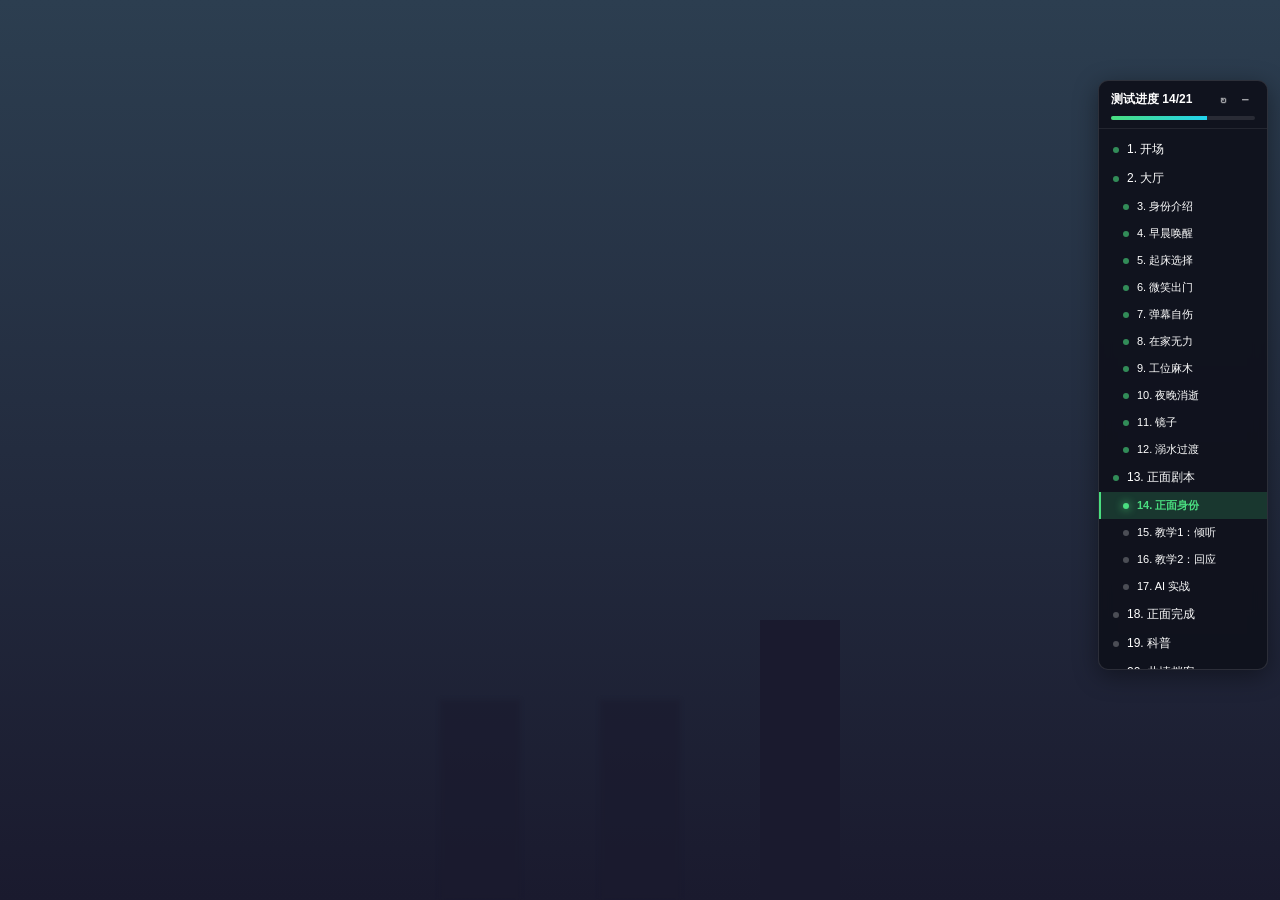
==== commit 5b5f8270: "feat: 今日 UI/交互优化及新增剧情流程图" ====
--- a/index.html
+++ b/index.html
@@ -193,6 +193,43 @@
                     </div>
                 </div>
 
+                <!-- 场景3B：在家 · 什么都提不起劲 -->
+                <div id="scene-3b" class="scene">
+                    <div class="scene-3b-content">
+                        <div class="home-bedroom">
+                            <div class="home-window"></div>
+                            <div class="home-bed">
+                                <div class="bed-figure" id="bed-figure"></div>
+                            </div>
+                        </div>
+                        <div class="home-prompt" id="home-prompt">做点什么吧…</div>
+                        <div class="task-giveup" id="task-giveup">……算了</div>
+                        <div class="home-tasks" id="home-tasks">
+                            <div class="home-task" data-task="phone">
+                                <span class="task-icon">📱</span>
+                                <span class="task-label">刷会儿手机</span>
+                                <div class="task-progress"><div class="task-progress-fill"></div></div>
+                            </div>
+                            <div class="home-task" data-task="book">
+                                <span class="task-icon">📖</span>
+                                <span class="task-label">翻开那本书</span>
+                                <div class="task-progress"><div class="task-progress-fill"></div></div>
+                            </div>
+                            <div class="home-task" data-task="clean">
+                                <span class="task-icon">🧹</span>
+                                <span class="task-label">收拾一下房间</span>
+                                <div class="task-progress"><div class="task-progress-fill"></div></div>
+                            </div>
+                            <div class="home-task" data-task="food">
+                                <span class="task-icon">🍜</span>
+                                <span class="task-label">点个外卖</span>
+                                <div class="task-progress"><div class="task-progress-fill"></div></div>
+                            </div>
+                        </div>
+                        <div class="inner-monologue" id="scene3b-monologue"></div>
+                    </div>
+                </div>
+
                 <!-- 场景3A：工位上班 - 麻木重复 -->
                 <div id="scene-3a" class="scene">
                     <div class="scene-3a-content">
@@ -273,28 +310,57 @@
                     </div>
                 </div>
 
-                <!-- 过渡动画：溺水下沉 → 渐黑 -->
+                <!-- 过渡动画：溺水下沉 → 渐黑（真实场景，约 95 秒） -->
                 <div id="transition-scene" class="scene">
-                    <div class="transition-content">
-                        <div class="drown-water"></div>
-                        <div class="drown-figure" id="drown-figure">
-                            <svg viewBox="0 0 80 160" class="drown-figure-svg">
-                                <!-- 头 -->
-                                <circle cx="40" cy="22" r="16" fill="rgba(20,28,40,0.85)"/>
-                                <!-- 躯干 -->
-                                <path d="M 28 40 L 52 40 L 56 100 Q 56 110 50 110 L 30 110 Q 24 110 24 100 Z"
-                                      fill="rgba(20,28,40,0.85)"/>
-                                <!-- 双臂无力下垂 -->
-                                <path d="M 30 46 Q 18 70 22 100" stroke="rgba(20,28,40,0.85)" stroke-width="7" fill="none" stroke-linecap="round"/>
-                                <path d="M 50 46 Q 62 70 58 100" stroke="rgba(20,28,40,0.85)" stroke-width="7" fill="none" stroke-linecap="round"/>
-                                <!-- 双腿 -->
-                                <path d="M 34 110 Q 32 130 28 150" stroke="rgba(20,28,40,0.85)" stroke-width="9" fill="none" stroke-linecap="round"/>
-                                <path d="M 46 110 Q 48 130 52 150" stroke="rgba(20,28,40,0.85)" stroke-width="9" fill="none" stroke-linecap="round"/>
-                            </svg>
-                        </div>
-                        <div class="drown-bubbles" id="drown-bubbles"></div>
-                        <div class="drown-fade-overlay" id="drown-fade-overlay"></div>
-                    </div>
+                    <div class="drown-water"></div>
+                    <div class="drown-rays">
+                        <div class="drown-ray drown-ray-1"></div>
+                        <div class="drown-ray drown-ray-2"></div>
+                        <div class="drown-ray drown-ray-3"></div>
+                        <div class="drown-ray drown-ray-4"></div>
+                    </div>
+                    <div class="drown-particles" id="drown-particles"></div>
+                    <div class="drown-surface"></div>
+
+                    <div class="drown-figure-wrap" id="drown-figure-wrap">
+                        <svg class="drown-figure-svg" viewBox="0 0 80 180" xmlns="http://www.w3.org/2000/svg">
+                            <defs>
+                                <radialGradient id="drown-aura" cx="50%" cy="50%" r="60%">
+                                    <stop offset="0%" stop-color="rgba(20, 30, 45, 0.45)"/>
+                                    <stop offset="100%" stop-color="rgba(20, 30, 45, 0)"/>
+                                </radialGradient>
+                            </defs>
+                            <ellipse cx="40" cy="100" rx="42" ry="65" fill="url(#drown-aura)"/>
+                            <g class="drown-legs">
+                                <path d="M 34 120 Q 30 145 26 170" stroke="rgba(20,28,40,0.92)" stroke-width="9" fill="none" stroke-linecap="round"/>
+                                <path d="M 46 120 Q 50 145 54 170" stroke="rgba(20,28,40,0.92)" stroke-width="9" fill="none" stroke-linecap="round"/>
+                            </g>
+                            <g class="drown-torso" id="drown-torso">
+                                <path d="M 28 38 Q 40 40 52 38 L 55 110 Q 55 120 48 120 L 32 120 Q 25 120 25 110 Z" fill="rgba(20,28,40,0.92)"/>
+                            </g>
+                            <g class="drown-arm-left" id="drown-arm-left">
+                                <path d="M 50 44 Q 60 70 56 110" stroke="rgba(20,28,40,0.92)" stroke-width="7" fill="none" stroke-linecap="round"/>
+                            </g>
+                            <g class="drown-arm-right" id="drown-arm-right">
+                                <path d="M 30 44 Q 20 70 24 110" stroke="rgba(20,28,40,0.92)" stroke-width="7" fill="none" stroke-linecap="round"/>
+                            </g>
+                            <g class="drown-head" id="drown-head">
+                                <circle cx="40" cy="22" r="14" fill="rgba(20,28,40,0.92)"/>
+                            </g>
+                        </svg>
+                    </div>
+
+                    <div class="drown-bubbles-layer" id="drown-bubbles"></div>
+                    <div class="drown-vignette" id="drown-vignette"></div>
+                    <div class="drown-depth-overlay" id="drown-depth-overlay"></div>
+                    <div class="drown-inner-text" id="drown-inner-text">正在下沉</div>
+
+                    <button id="drown-float-btn" class="drown-float-btn" type="button" aria-label="向上浮">
+                        <span class="drown-btn-label">向 上 浮</span>
+                        <span class="drown-btn-sub">已尝试 <span id="drown-btn-count">0</span> 次</span>
+                    </button>
+
+                    <div class="drown-final-black" id="drown-final-black"></div>
                 </div>
             </div>
         </div>
@@ -510,6 +576,7 @@
         { type: 'scene', id: 'scene-2-choice',   label: '起床选择' },
         { type: 'scene', id: 'scene-2a',         label: '微笑出门' },
         { type: 'scene', id: 'scene-2b',         label: '弹幕自伤' },
+        { type: 'scene', id: 'scene-3b',         label: '在家无力' },
         { type: 'scene', id: 'scene-3a',         label: '工位麻木' },
         { type: 'scene', id: 'scene-4',          label: '夜晚消逝' },
         { type: 'scene', id: 'scene-5',          label: '镜子' },
--- a/css/styles.css
+++ b/css/styles.css
@@ -448,6 +448,10 @@
     animation: screenShake 0.1s infinite;
 }
 
+.scene-2b-content.shaking {
+    animation: screenShake 0.1s infinite;
+}
+
 @keyframes screenShake {
     0% { transform: translate(0, 0); }
     20% { transform: translate(-3px, 2px); }
@@ -1033,6 +1037,222 @@
 
 .danmaku-word:hover {
     opacity: 0.5;
+}
+
+/* 场景3B：在家 · 什么都提不起劲 */
+.scene-3b-content {
+    width: 100%;
+    height: 100%;
+    position: relative;
+    overflow: hidden;
+    background: linear-gradient(180deg, #2a2a35 0%, #1f1f28 60%, #16161e 100%);
+    display: flex;
+    flex-direction: column;
+    align-items: center;
+    justify-content: center;
+    transition: filter 1.2s ease;
+}
+
+.scene-3b-content.all-given-up {
+    filter: brightness(0.5) saturate(0.4);
+}
+
+/* 卧室背景 */
+.home-bedroom {
+    position: absolute;
+    inset: 0;
+    z-index: 1;
+    pointer-events: none;
+}
+
+.home-window {
+    position: absolute;
+    top: 10%;
+    left: 50%;
+    transform: translateX(-50%);
+    width: 200px;
+    height: 240px;
+    background: linear-gradient(180deg, #3a4a5a 0%, #2a3540 100%);
+    border: 10px solid #252530;
+    border-radius: 6px 6px 0 0;
+    opacity: 0.45;
+    box-shadow: 0 0 70px rgba(120,150,180,0.06);
+}
+
+.home-window::after {
+    content: '';
+    position: absolute;
+    inset: 0;
+    background: linear-gradient(180deg, rgba(180,200,220,0.1) 0%, transparent 60%);
+}
+
+.home-bed {
+    position: absolute;
+    bottom: 0;
+    left: 50%;
+    transform: translateX(-50%);
+    width: 380px;
+    height: 120px;
+    background: linear-gradient(180deg, #3a3a44 0%, #2a2a32 100%);
+    border-radius: 20px 20px 0 0;
+    z-index: 2;
+}
+
+.bed-figure {
+    position: absolute;
+    top: -32px;
+    left: 50%;
+    transform: translateX(-50%);
+    width: 170px;
+    height: 64px;
+    background: linear-gradient(180deg, #4a4a54 0%, #3a3a44 100%);
+    border-radius: 50% 50% 30% 30%;
+    transition: transform 0.9s cubic-bezier(0.4,0,0.2,1);
+    z-index: 3;
+}
+
+/* 顶部提示 */
+.home-prompt {
+    position: absolute;
+    top: 13%;
+    left: 50%;
+    transform: translateX(-50%);
+    color: #85929E;
+    font-size: 20px;
+    letter-spacing: 2px;
+    z-index: 10;
+    transition: opacity 0.5s ease;
+    text-align: center;
+}
+
+/* 任务卡片容器 */
+.home-tasks {
+    position: relative;
+    z-index: 10;
+    display: flex;
+    flex-wrap: wrap;
+    gap: 20px;
+    justify-content: center;
+    max-width: 640px;
+    padding: 0 20px;
+    margin-top: 18vh;
+}
+
+.home-task {
+    position: relative;
+    width: 130px;
+    padding: 18px 12px 14px;
+    background: rgba(60,65,80,0.55);
+    border: 1px solid rgba(255,255,255,0.08);
+    border-radius: 14px;
+    text-align: center;
+    cursor: pointer;
+    backdrop-filter: blur(4px);
+    -webkit-backdrop-filter: blur(4px);
+    transition: transform 0.45s cubic-bezier(0.4,0,0.2,1), opacity 0.6s ease, filter 0.6s ease, box-shadow 0.4s ease, border-color 0.4s ease;
+    animation: taskFloat 3s ease-in-out infinite;
+}
+
+.home-task:nth-child(1) { animation-delay: 0s; }
+.home-task:nth-child(2) { animation-delay: 0.45s; }
+.home-task:nth-child(3) { animation-delay: 0.9s; }
+.home-task:nth-child(4) { animation-delay: 1.35s; }
+
+@keyframes taskFloat {
+    0%,100% { transform: translateY(0); }
+    50% { transform: translateY(-8px); }
+}
+
+.home-task:hover {
+    border-color: rgba(255,255,255,0.22);
+    background: rgba(72,78,94,0.65);
+}
+
+.task-icon {
+    display: block;
+    font-size: 30px;
+    margin-bottom: 8px;
+    filter: grayscale(30%);
+}
+
+.task-label {
+    display: block;
+    color: #bdc3c7;
+    font-size: 13px;
+}
+
+/* 正在做：抬起放大 */
+.home-task.doing {
+    animation: none;
+    transform: translateY(-26px) scale(1.08);
+    border-color: rgba(248,233,161,0.4);
+    box-shadow: 0 14px 34px rgba(0,0,0,0.45);
+    cursor: default;
+}
+
+/* 进度条 */
+.task-progress {
+    margin-top: 10px;
+    height: 4px;
+    background: rgba(255,255,255,0.08);
+    border-radius: 2px;
+    overflow: hidden;
+    opacity: 0;
+    transition: opacity 0.3s;
+}
+
+.home-task.doing .task-progress { opacity: 1; }
+
+.task-progress-fill {
+    height: 100%;
+    width: 0%;
+    background: linear-gradient(90deg, #85929E, #bdc3c7);
+    border-radius: 2px;
+    transition: width 0.06s linear;
+}
+
+/* 放弃：灰化下沉 */
+.home-task.given-up {
+    animation: none;
+    transform: translateY(20px) scale(0.9);
+    opacity: 0.28;
+    filter: grayscale(85%) brightness(0.65);
+    cursor: default;
+    pointer-events: none;
+}
+
+.home-task.given-up .task-icon { filter: grayscale(100%); }
+.home-task.given-up .task-progress { opacity: 0; }
+
+/* "算了"浮现 */
+.task-giveup {
+    position: absolute;
+    top: 25%;
+    left: 50%;
+    transform: translate(-50%, 10px);
+    color: #95a5a6;
+    font-style: italic;
+    font-size: 22px;
+    opacity: 0;
+    pointer-events: none;
+    z-index: 20;
+    transition: opacity 0.4s ease, transform 0.4s ease;
+    white-space: nowrap;
+}
+
+.task-giveup.visible {
+    opacity: 1;
+    transform: translate(-50%, 0);
+}
+
+@media (max-width: 600px) {
+    .home-tasks { gap: 14px; margin-top: 22vh; }
+    .home-task { width: 108px; padding: 14px 8px 12px; }
+    .task-icon { font-size: 26px; }
+    .home-window { width: 150px; height: 190px; }
+    .home-bed { width: 300px; height: 100px; }
+    .bed-figure { width: 140px; height: 54px; top: -28px; }
+    .home-prompt { font-size: 17px; }
 }
 
 /* 场景3A：工位上班 - 麻木重复 */
@@ -1606,90 +1826,281 @@
 /* ============ 正面回溯剧本（陪伴者练习室）样式 =============== */
 /* ============================================================ */
 
-/* ========== 溺水过渡 ========== */
+/* ========== 溺水过渡（真实场景，约 95 秒） ========== */
 #transition-scene {
-    background: linear-gradient(180deg, #1a3a5c 0%, #0a1828 100%);
+    background: linear-gradient(180deg,
+        #c2cdd6  0%,
+        #889aa8  8%,
+        #5a6b7c 18%,
+        #3a4856 32%,
+        #243040 48%,
+        #131b25 65%,
+        #080d13 82%,
+        #000000 100%);
     overflow: hidden;
 }
 
 .drown-water {
     position: absolute;
     inset: 0;
+    background: linear-gradient(180deg,
+        rgba(220, 235, 245, 0.08) 0%,
+        transparent 50%,
+        rgba(0, 0, 0, 0.3) 100%);
+    pointer-events: none;
+    z-index: 1;
+}
+
+.drown-surface {
+    position: absolute;
+    top: 0; left: 0; right: 0;
+    height: 6%;
     background:
-        radial-gradient(ellipse at 50% 0%, rgba(80, 120, 180, 0.25), transparent 60%),
-        radial-gradient(ellipse at 30% 80%, rgba(20, 50, 90, 0.35), transparent 70%),
-        radial-gradient(ellipse at 70% 30%, rgba(40, 70, 110, 0.3), transparent 65%);
+        linear-gradient(180deg, rgba(220, 235, 245, 0.45) 0%, transparent 100%),
+        radial-gradient(ellipse at 50% 0%, rgba(255, 255, 255, 0.35) 0%, transparent 60%);
+    filter: blur(1.5px);
     pointer-events: none;
-}
-
-.drown-figure {
+    z-index: 3;
+}
+
+.drown-rays {
+    position: absolute;
+    top: 0; left: 0; right: 0;
+    height: 55%;
+    pointer-events: none;
+    opacity: 0.4;
+    mix-blend-mode: screen;
+    z-index: 2;
+}
+.drown-ray {
+    position: absolute;
+    top: -10%;
+    width: 3px;
+    height: 100%;
+    background: linear-gradient(180deg,
+        rgba(255, 255, 255, 0.65) 0%,
+        rgba(180, 210, 230, 0.25) 50%,
+        transparent 100%);
+    filter: blur(3px);
+    transform-origin: top center;
+}
+.drown-ray-1 { left: 28%; animation: drown-ray-sway1 8s  ease-in-out infinite; }
+.drown-ray-2 { left: 47%; width: 5px; opacity: 0.85; animation: drown-ray-sway2 10s ease-in-out infinite; }
+.drown-ray-3 { left: 64%;            animation: drown-ray-sway3 9s  ease-in-out infinite; }
+.drown-ray-4 { left: 78%; width: 2px; opacity: 0.55; animation: drown-ray-sway4 11s ease-in-out infinite; }
+@keyframes drown-ray-sway1 { 0%,100% { transform: rotate(8deg);   opacity:.5; } 50% { transform: rotate(12deg);   opacity:.8; } }
+@keyframes drown-ray-sway2 { 0%,100% { transform: rotate(-2deg);  opacity:.6; } 50% { transform: rotate(2deg);    opacity:.95;} }
+@keyframes drown-ray-sway3 { 0%,100% { transform: rotate(-10deg); opacity:.4; } 50% { transform: rotate(-6deg);   opacity:.7; } }
+@keyframes drown-ray-sway4 { 0%,100% { transform: rotate(-16deg); opacity:.3; } 50% { transform: rotate(-12deg);  opacity:.5; } }
+
+.drown-particles {
+    position: absolute;
+    inset: 0;
+    pointer-events: none;
+    z-index: 2;
+    overflow: hidden;
+}
+.drown-particle {
+    position: absolute;
+    background: rgba(180, 200, 220, 0.32);
+    border-radius: 50%;
+    filter: blur(1px);
+}
+@keyframes drownParticleDrift-0 { 0%{transform:translate(0,0)} 25%{transform:translate(8px,-5px)} 50%{transform:translate(-4px,-10px)} 75%{transform:translate(-10px,3px)} 100%{transform:translate(0,0)} }
+@keyframes drownParticleDrift-1 { 0%{transform:translate(0,0)} 33%{transform:translate(-6px,8px)} 66%{transform:translate(10px,-4px)} 100%{transform:translate(0,0)} }
+@keyframes drownParticleDrift-2 { 0%{transform:translate(0,0)} 50%{transform:translate(12px,6px)} 100%{transform:translate(0,0)} }
+@keyframes drownParticleDrift-3 { 0%{transform:translate(0,0)} 25%{transform:translate(-8px,-8px)} 50%{transform:translate(5px,-12px)} 75%{transform:translate(-3px,5px)} 100%{transform:translate(0,0)} }
+
+.drown-figure-wrap {
     position: absolute;
     left: 50%;
-    top: 30%;
+    top: 0;
+    width: clamp(70px, 14vmin, 110px);
+    height: clamp(140px, 28vmin, 220px);
+    pointer-events: none;
+    z-index: 4;
+    will-change: transform;
+    filter: drop-shadow(0 8px 18px rgba(0, 0, 0, 0.5));
+}
+.drown-figure-svg {
+    width: 100%;
+    height: 100%;
+    overflow: visible;
+    display: block;
+}
+.drown-arm-left  { transform-origin: 50px 44px; }
+.drown-arm-right { transform-origin: 30px 44px; }
+.drown-head      { transform-origin: 40px 36px;  transition: transform 1.4s ease; }
+.drown-torso     { transform-origin: 40px 120px; transition: transform 1.4s ease; }
+
+.drown-bubbles-layer {
+    position: absolute;
+    inset: 0;
+    pointer-events: none;
+    z-index: 3;
+    overflow: hidden;
+}
+.drown-bubble {
+    position: absolute;
+    border-radius: 50%;
+    background: radial-gradient(circle at 35% 30%,
+        rgba(255, 255, 255, 0.85) 0%,
+        rgba(180, 210, 230, 0.4)  50%,
+        rgba(150, 180, 200, 0.15) 80%,
+        transparent                100%);
+    border: 1px solid rgba(255, 255, 255, 0.45);
+    box-shadow: inset 0 0 6px rgba(255, 255, 255, 0.5),
+                0 0 8px rgba(180, 210, 230, 0.3);
+    pointer-events: none;
+    will-change: transform, opacity;
+}
+
+.drown-vignette {
+    position: absolute;
+    inset: 0;
+    pointer-events: none;
+    z-index: 4;
+    background: radial-gradient(ellipse at center, transparent 30%, rgba(0, 0, 0, 0.45) 95%);
+}
+
+.drown-depth-overlay {
+    position: absolute;
+    inset: 0;
+    pointer-events: none;
+    z-index: 5;
+    background: linear-gradient(180deg,
+        rgba(0, 0, 0, 0)    0%,
+        rgba(0, 0, 0, 0)   40%,
+        rgba(0, 5, 10, 0.3) 60%,
+        rgba(0, 5, 10, 0.7) 85%,
+        rgba(0, 0, 0, 0.95) 100%);
+    backdrop-filter: blur(0px);
+    -webkit-backdrop-filter: blur(0px);
+}
+
+.drown-inner-text {
+    position: absolute;
+    left: 50%;
+    bottom: 22%;
     transform: translateX(-50%);
-    width: 100px;
-    height: 200px;
-    filter: blur(1.5px);
-    opacity: 0.92;
-    animation: drown-sink 5.5s ease-in forwards;
+    color: rgba(190, 210, 225, 0.75);
+    font-size: clamp(14px, 1.8vmin, 18px);
+    letter-spacing: 0.5em;
+    text-align: center;
+    opacity: 0;
+    font-weight: 200;
+    text-shadow: 0 0 30px rgba(80, 130, 170, 0.6);
+    z-index: 6;
+    white-space: nowrap;
+    transition: opacity 4s ease;
+}
+.drown-inner-text.show { opacity: 1; }
+
+/* 向上浮 按钮 */
+.drown-float-btn {
+    position: absolute;
+    left: 50%;
+    bottom: 7%;
+    transform: translateX(-50%) translateY(30px);
+    padding: 14px 38px 11px;
+    background: rgba(20, 30, 45, 0.42);
+    border: 1px solid rgba(180, 210, 230, 0.32);
+    border-radius: 100px;
+    color: rgba(220, 230, 245, 0.85);
+    font-size: 13px;
+    letter-spacing: 0.4em;
+    cursor: pointer;
+    backdrop-filter: blur(10px);
+    -webkit-backdrop-filter: blur(10px);
+    z-index: 20;
+    font-family: inherit;
+    font-weight: 200;
+    user-select: none;
+    -webkit-user-select: none;
+    opacity: 0;
+    transition: opacity 2.5s ease, transform 0.25s ease,
+                background 1.5s ease, color 1.5s ease, border-color 1.5s ease;
+    display: flex;
+    flex-direction: column;
+    align-items: center;
+    gap: 4px;
+    outline: none;
+    -webkit-tap-highlight-color: transparent;
+}
+.drown-float-btn.show {
+    opacity: 1;
+    transform: translateX(-50%) translateY(0);
+    animation: drown-btn-breath 3.6s ease-in-out infinite;
+}
+.drown-float-btn:hover {
+    background: rgba(40, 55, 75, 0.6);
+    color: rgba(240, 245, 255, 0.95);
+}
+.drown-float-btn:active {
+    transform: translateX(-50%) scale(0.96);
+}
+.drown-float-btn .drown-btn-sub {
+    font-size: 9px;
+    opacity: 0.6;
+    letter-spacing: 0.3em;
+    font-weight: 200;
+}
+@keyframes drown-btn-breath {
+    0%, 100% { box-shadow: 0 0 0 0 rgba(180, 210, 230, 0),    0 0 24px rgba(80, 130, 170, 0); }
+    50%      { box-shadow: 0 0 0 6px rgba(180, 210, 230, 0.06), 0 0 32px rgba(80, 130, 170, 0.2); }
+}
+
+.drown-press-ripple {
+    position: absolute;
+    left: 50%;
+    bottom: 7%;
+    width: 140px;
+    height: 140px;
+    margin-left: -70px;
+    margin-bottom: -25px;
+    border-radius: 50%;
+    border: 1px solid rgba(180, 210, 230, 0.5);
     pointer-events: none;
-}
-
-.drown-figure-svg {
-    width: 100%;
-    height: 100%;
-    display: block;
-}
-
-@keyframes drown-sink {
-    0%   { transform: translate(-50%, 0)    scale(1);    opacity: 0.95; }
-    60%  { transform: translate(-50%, 6vh) scale(0.95); opacity: 0.78; }
-    100% { transform: translate(-50%, 10vh) scale(0.9);  opacity: 0.55; }
-}
-
-.drown-bubbles {
+    z-index: 19;
+    animation: drown-ripple-out 2.4s cubic-bezier(0.2, 0.6, 0.3, 1) forwards;
+}
+@keyframes drown-ripple-out {
+    0%   { transform: scale(0.25); opacity: 0.8; border-width: 1.5px; }
+    60%  { opacity: 0.3; }
+    100% { transform: scale(4);   opacity: 0;   border-width: 0.4px; }
+}
+
+.drown-press-feedback {
     position: absolute;
     left: 50%;
-    top: 30%;
-    width: 60px;
-    height: 200px;
+    bottom: calc(7% + 80px);
     transform: translateX(-50%);
+    color: rgba(200, 220, 240, 0.85);
+    font-size: 12px;
+    letter-spacing: 0.3em;
+    white-space: nowrap;
     pointer-events: none;
-}
-
-.drown-bubble {
-    position: absolute;
-    bottom: 0;
-    width: 8px;
-    height: 8px;
-    background: rgba(180, 210, 240, 0.4);
-    border: 1px solid rgba(220, 235, 250, 0.5);
-    border-radius: 50%;
-    animation: bubble-rise 3s ease-in infinite;
-}
-
-@keyframes bubble-rise {
-    0%   { transform: translateY(0)     scale(0.6); opacity: 0; }
-    15%  { opacity: 0.7; }
-    100% { transform: translateY(-180px) scale(1.2); opacity: 0; }
-}
-
-.drown-fade-overlay {
+    z-index: 21;
+    font-weight: 200;
+    text-shadow: 0 0 20px rgba(80, 130, 170, 0.5);
+    animation: drown-feedback-float 3.2s ease-out forwards;
+}
+@keyframes drown-feedback-float {
+    0%   { opacity: 0;    transform: translate(-50%, 18px); }
+    18%  { opacity: 0.95; transform: translate(-50%, 0); }
+    100% { opacity: 0;    transform: translate(-50%, -45px); }
+}
+
+.drown-final-black {
     position: absolute;
     inset: 0;
     background: #000;
     opacity: 0;
     pointer-events: none;
-}
-
-.drown-fade-overlay.darkening {
-    animation: drown-to-black 1.5s ease-in 0.5s forwards;
-}
-
-@keyframes drown-to-black {
-    0%   { opacity: 0; }
-    100% { opacity: 1; }
-}
+    z-index: 30;
+    transition: opacity 4s ease-in;
+}
+.drown-final-black.show { opacity: 1; }
 
 /* ========== 角色切换弹窗 ========== */
 .role-switch-modal {
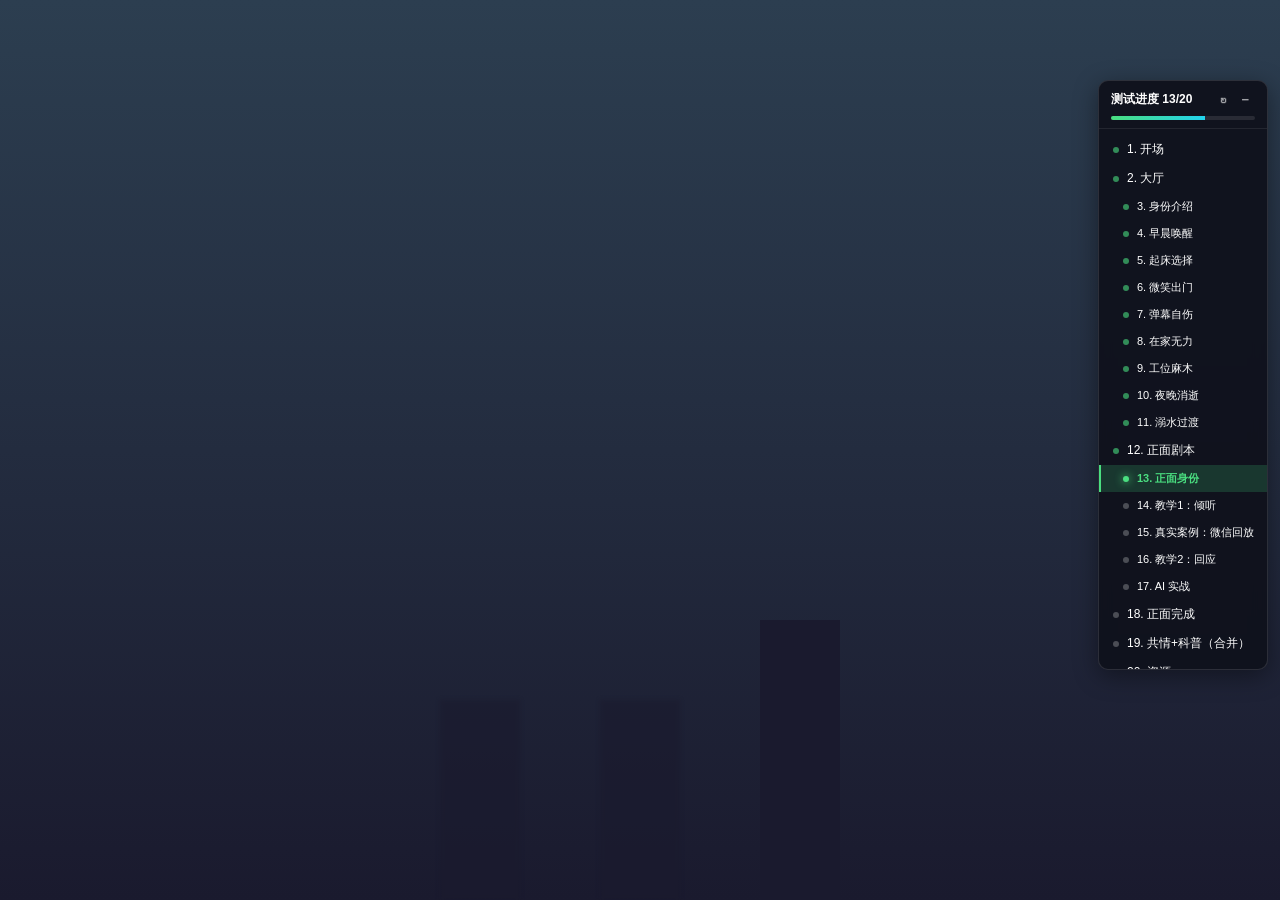
==== commit c5ecf2ec: "feat: 调整 UI 样式与剧情流程图" ====
--- a/index.html
+++ b/index.html
@@ -230,9 +230,25 @@
                     </div>
                 </div>
 
-                <!-- 场景3A：工位上班 - 麻木重复 -->
+                <!-- 场景3A：工位上班 - 麻木重复 + 老板施压 -->
                 <div id="scene-3a" class="scene">
                     <div class="scene-3a-content">
+                        <!-- 老板消息弹窗 -->
+                        <div class="boss-message" id="boss-message">
+                            <span class="boss-avatar">👨‍💼</span>
+                            <span class="boss-text" id="boss-text"></span>
+                        </div>
+                        <!-- 顶部状态栏：倒计时 / 工资 / 加班 -->
+                        <div class="office-status-bar">
+                            <div class="status-item salary-status" id="salary-status">
+                                <span class="status-label">今日工资</span>
+                                <span class="status-value" id="salary-value">¥200</span>
+                            </div>
+                            <div class="status-item countdown-status" id="countdown-status">
+                                <span class="status-label">剩余时间</span>
+                                <span class="status-value" id="countdown-value">00:35</span>
+                            </div>
+                        </div>
                         <div class="office-cubicle">
                             <div class="cubicle-wall cubicle-left"></div>
                             <div class="cubicle-wall cubicle-right"></div>
@@ -274,92 +290,90 @@
                                 <div class="click-counter" id="click-counter">0 / 20</div>
                             </div>
                         </div>
+                        <!-- 加班警告 -->
+                        <div class="overtime-warning" id="overtime-warning">
+                            <div class="overtime-text">⚠ 下班时间到 · 任务未完成 · 进入强制加班模式</div>
+                        </div>
                         <div class="inner-monologue" id="scene3a-monologue"></div>
                     </div>
                 </div>
 
-                <!-- 场景4：夜晚 - 选项消逝 -->
+                <!-- 场景4：夜晚 - 微信聊天界面（与朋友） -->
                 <div id="scene-4" class="scene">
                     <div class="scene-4-content">
-                        <div class="night-options" id="night-options">
-                            <div class="night-option" data-option="music">听音乐</div>
-                            <div class="night-option" data-option="watch">看剧</div>
-                            <div class="night-option" data-option="chat">找人聊天</div>
-                        </div>
-                        <button id="try-message-btn" class="btn btn-message" style="display: none;">试着给某人发消息...</button>
-                        <div class="message-bubble" id="message-bubble" style="display: none;">
-                            <div class="message-text">我最近...感觉不太好...</div>
-                        </div>
-                        <div class="reply-bubble" id="reply-bubble" style="display: none;">
-                            <div class="reply-text">早点睡吧</div>
+                        <div class="wechat-screen">
+                            <!-- 状态栏 -->
+                            <div class="wechat-status-bar">
+                                <span class="wechat-time" id="wechat-time">09:13</span>
+                                <div class="wechat-status-icons">
+                                    <span class="wechat-icon-moon">🌙</span>
+                                    <span class="wechat-icon-signal">📶</span>
+                                    <span class="wechat-icon-battery">57</span>
+                                </div>
+                            </div>
+                            <!-- 导航栏 -->
+                            <div class="wechat-nav">
+                                <div class="wechat-back">‹</div>
+                                <div class="wechat-title">朋友</div>
+                                <div class="wechat-more">···</div>
+                            </div>
+                            <!-- 聊天区域 -->
+                            <div class="wechat-chat" id="wechat-chat"></div>
+                            <!-- 底部输入栏 -->
+                            <div class="wechat-input-bar">
+                                <div class="wechat-icon-btn wechat-voice">🔊</div>
+                                <div class="wechat-input-box"></div>
+                                <div class="wechat-icon-btn wechat-emoji">😊</div>
+                                <div class="wechat-icon-btn wechat-plus">+</div>
+                            </div>
                         </div>
                         <div class="inner-monologue" id="scene4-monologue"></div>
                     </div>
                 </div>
 
-                <!-- 场景5：镜子 -->
-                <div id="scene-5" class="scene">
-                    <div class="scene-5-content">
-                        <div class="mirror-container" id="mirror-container">
-                            <div class="mirror" id="mirror">
-                                <div class="mirror-reflection" id="mirror-reflection"></div>
-                            </div>
-                        </div>
-                        <div class="crack-overlay" id="crack-overlay" style="display: none;"></div>
-                        <div class="inner-monologue" id="scene5-monologue"></div>
-                    </div>
-                </div>
-
-                <!-- 过渡动画：溺水下沉 → 渐黑（真实场景，约 95 秒） -->
+                <!-- 过渡动画：第一视角 · 溺水下沉（仰视水面）→ 渐黑 -->
                 <div id="transition-scene" class="scene">
+                    <!-- 水体基底（基础色 + 顶部微亮、底部深黑） -->
                     <div class="drown-water"></div>
-                    <div class="drown-rays">
-                        <div class="drown-ray drown-ray-1"></div>
-                        <div class="drown-ray drown-ray-2"></div>
-                        <div class="drown-ray drown-ray-3"></div>
-                        <div class="drown-ray drown-ray-4"></div>
-                    </div>
-                    <div class="drown-particles" id="drown-particles"></div>
-                    <div class="drown-surface"></div>
-
-                    <div class="drown-figure-wrap" id="drown-figure-wrap">
-                        <svg class="drown-figure-svg" viewBox="0 0 80 180" xmlns="http://www.w3.org/2000/svg">
-                            <defs>
-                                <radialGradient id="drown-aura" cx="50%" cy="50%" r="60%">
-                                    <stop offset="0%" stop-color="rgba(20, 30, 45, 0.45)"/>
-                                    <stop offset="100%" stop-color="rgba(20, 30, 45, 0)"/>
-                                </radialGradient>
-                            </defs>
-                            <ellipse cx="40" cy="100" rx="42" ry="65" fill="url(#drown-aura)"/>
-                            <g class="drown-legs">
-                                <path d="M 34 120 Q 30 145 26 170" stroke="rgba(20,28,40,0.92)" stroke-width="9" fill="none" stroke-linecap="round"/>
-                                <path d="M 46 120 Q 50 145 54 170" stroke="rgba(20,28,40,0.92)" stroke-width="9" fill="none" stroke-linecap="round"/>
-                            </g>
-                            <g class="drown-torso" id="drown-torso">
-                                <path d="M 28 38 Q 40 40 52 38 L 55 110 Q 55 120 48 120 L 32 120 Q 25 120 25 110 Z" fill="rgba(20,28,40,0.92)"/>
-                            </g>
-                            <g class="drown-arm-left" id="drown-arm-left">
-                                <path d="M 50 44 Q 60 70 56 110" stroke="rgba(20,28,40,0.92)" stroke-width="7" fill="none" stroke-linecap="round"/>
-                            </g>
-                            <g class="drown-arm-right" id="drown-arm-right">
-                                <path d="M 30 44 Q 20 70 24 110" stroke="rgba(20,28,40,0.92)" stroke-width="7" fill="none" stroke-linecap="round"/>
-                            </g>
-                            <g class="drown-head" id="drown-head">
-                                <circle cx="40" cy="22" r="14" fill="rgba(20,28,40,0.92)"/>
-                            </g>
-                        </svg>
-                    </div>
-
+
+                    <!-- 仰视视角的"世界"：水面 + 光柱 + 悬浮颗粒，会随深度整体下移 / 缩小 / 变暗 -->
+                    <div class="drown-pov-world" id="drown-pov-world">
+                        <!-- 头顶的水面：明暗分界线 + 上方的天光晕 -->
+                        <div class="drown-surface" id="drown-surface">
+                            <div class="drown-surface-sky"></div>
+                            <div class="drown-surface-line"></div>
+                            <div class="drown-surface-glow"></div>
+                        </div>
+
+                        <!-- 丁达尔光柱（从水面斜插下来） -->
+                        <div class="drown-rays" id="drown-rays">
+                            <div class="drown-ray drown-ray-1"></div>
+                            <div class="drown-ray drown-ray-2"></div>
+                            <div class="drown-ray drown-ray-3"></div>
+                            <div class="drown-ray drown-ray-4"></div>
+                        </div>
+
+                        <!-- 悬浮颗粒 -->
+                        <div class="drown-particles" id="drown-particles"></div>
+                    </div>
+
+                    <!-- 气泡（自己的呼吸，从屏幕底部中央持续往上飘） -->
                     <div class="drown-bubbles-layer" id="drown-bubbles"></div>
+
+                    <!-- 视野边缘压迫感（暗角 + 模糊加重，模拟"氧气不足"） -->
                     <div class="drown-vignette" id="drown-vignette"></div>
                     <div class="drown-depth-overlay" id="drown-depth-overlay"></div>
+
+                    <!-- 内心独白 -->
                     <div class="drown-inner-text" id="drown-inner-text">正在下沉</div>
 
-                    <button id="drown-float-btn" class="drown-float-btn" type="button" aria-label="向上浮">
-                        <span class="drown-btn-label">向 上 浮</span>
+                    <!-- 行动按钮：尝试上浮（点击会先短暂上浮一下，然后比之前沉得更深） -->
+                    <button id="drown-float-btn" class="drown-float-btn" type="button" aria-label="尝试上浮">
+                        <span class="drown-btn-label">尝 试 上 浮</span>
                         <span class="drown-btn-sub">已尝试 <span id="drown-btn-count">0</span> 次</span>
                     </button>
 
+                    <!-- 最终黑屏 -->
                     <div class="drown-final-black" id="drown-final-black"></div>
                 </div>
             </div>
@@ -414,6 +428,28 @@
                     </div>
                 </div>
 
+                <!-- 教学场景 1.5：真实案例（场景4的微信聊天回放 + 教学点标注） -->
+                <div id="pos-scene-1-5" class="scene pos-scene">
+                    <div class="pos-teaching-header">
+                        <span class="pos-step-tag">真实案例</span>
+                        <h2>把第 1 课和第 2 课放回真实对话里</h2>
+                        <p class="pos-subtitle">这是刚才那位朋友在夜晚发起的微信聊天 —— 留意朋友的每条回复</p>
+                    </div>
+                    <div class="pos-wechat-screen">
+                        <div class="pos-wechat-nav">
+                            <div class="pos-wechat-back">‹</div>
+                            <div class="pos-wechat-title">朋友</div>
+                            <div class="pos-wechat-more">···</div>
+                        </div>
+                        <div class="pos-wechat-chat" id="pos-wechat-chat">
+                            <!-- 动态注入气泡 + 教学点标注 -->
+                        </div>
+                    </div>
+                    <div class="pos-teaching-footer">
+                        <button id="pos-scene-1-5-next" class="btn btn-primary pos-next-btn">进入第 2 课 →</button>
+                    </div>
+                </div>
+
                 <!-- 教学场景 2：如何回应"我没事" -->
                 <div id="pos-scene-2" class="scene pos-scene">
                     <div class="pos-teaching-header">
@@ -479,8 +515,21 @@
             </div>
         </div>
 
-        <!-- 科普总结页 -->
-        <div id="science-page" class="page">
+        <!-- 共情档案 + 科普 合并页（先出现共情档案，再向下浏览科普） -->
+        <div id="empathy-page" class="page">
+            <!-- 上：共情档案（先出现） -->
+            <div class="empathy-content">
+                <div class="empathy-icon">❤️</div>
+                <h1>你刚刚走进了一个人的内心</h1>
+                <p>感谢你的理解和陪伴，对他们来说很重要。</p>
+                <div class="empathy-actions">
+                    <button id="share-poster-btn" class="btn btn-primary">生成海报</button>
+                    <button id="go-to-resources-btn" class="btn btn-secondary">查看资源</button>
+                </div>
+                <div class="empathy-scroll-hint">↓ 向下浏览更多科普</div>
+            </div>
+
+            <!-- 下：科普内容（后出现，向下滚动可见） -->
             <div class="science-container" id="science-container">
                 <section class="science-section" id="section-experience">
                     <h2>你刚才体验了什么</h2>
@@ -517,48 +566,13 @@
                     <p>但抑郁症是可以治疗的。</p>
                 </section>
                 <div class="science-next-btn-container">
-                    <button id="science-next-btn" class="btn btn-primary">完成体验</button>
+                    <button id="empathy-complete-btn" class="btn btn-primary">完成体验</button>
                 </div>
             </div>
         </div>
 
-        <!-- 共情档案页 -->
-        <div id="empathy-page" class="page">
-            <div class="empathy-content">
-                <div class="empathy-icon">❤️</div>
-                <h1>你刚刚走进了一个人的内心</h1>
-                <p>感谢你的理解和陪伴，对他们来说很重要。</p>
-                <button id="share-poster-btn" class="btn btn-primary">生成海报</button>
-                <button id="go-to-resources-btn" class="btn btn-secondary">查看资源</button>
-            </div>
-        </div>
-
-        <!-- 资源页 -->
-        <div id="resources-page" class="page">
-            <div class="resources-content">
-                <h1>心理援助资源</h1>
-                <div class="resource-cards">
-                    <div class="resource-card">
-                        <h2>全国心理援助热线</h2>
-                        <p class="hotline-number">400-161-9995</p>
-                    </div>
-                    <div class="resource-card">
-                        <h2>北京心理危机研究与干预中心</h2>
-                        <p class="hotline-number">010-82951332</p>
-                    </div>
-                    <div class="resource-card">
-                        <h2>希望24热线</h2>
-                        <p class="hotline-number">400-161-9995</p>
-                    </div>
-                </div>
-                <div class="encouragement-text">
-                    <p>你不是一个人。</p>
-                    <p>寻求帮助是勇敢的。</p>
-                    <p>一切都会好起来的。</p>
-                </div>
-                <button id="back-to-hall-btn" class="btn btn-primary">回到大厅</button>
-            </div>
-        </div>
+
+
     </div>
 
     <script src="js/app.js"></script>
@@ -579,17 +593,17 @@
         { type: 'scene', id: 'scene-3b',         label: '在家无力' },
         { type: 'scene', id: 'scene-3a',         label: '工位麻木' },
         { type: 'scene', id: 'scene-4',          label: '夜晚消逝' },
-        { type: 'scene', id: 'scene-5',          label: '镜子' },
         { type: 'scene', id: 'transition-scene', label: '溺水过渡' },
         { type: 'page',  id: 'positive-script-page',  label: '正面剧本' },
         { type: 'scene', id: 'pos-scene-intro',       label: '正面身份' },
         { type: 'scene', id: 'pos-scene-1',           label: '教学1：倾听' },
+        { type: 'scene', id: 'pos-scene-1-5',         label: '真实案例：微信回放' },
         { type: 'scene', id: 'pos-scene-2',           label: '教学2：回应' },
         { type: 'scene', id: 'pos-scene-3',           label: 'AI 实战' },
         { type: 'page',  id: 'positive-complete-page',label: '正面完成' },
-        { type: 'page',  id: 'science-page',     label: '科普' },
-        { type: 'page',  id: 'empathy-page',     label: '共情档案' },
+        { type: 'page',  id: 'empathy-page',     label: '共情+科普（合并）' },
         { type: 'page',  id: 'resources-page',   label: '资源' },
+
       ];
 
       // 注入样式(避免污染原 css/styles.css)
--- a/css/styles.css
+++ b/css/styles.css
@@ -1464,99 +1464,404 @@
     border-radius: 6px;
 }
 
-/* 场景4 */
+/* ===== 场景3A 增强：老板施压 / 倒计时 / 工资 / 加班 ===== */
+
+/* 顶部状态栏 */
+.office-status-bar {
+    position: absolute;
+    top: 24px;
+    left: 50%;
+    transform: translateX(-50%);
+    display: flex;
+    gap: 24px;
+    z-index: 20;
+    pointer-events: none;
+}
+
+.status-item {
+    display: flex;
+    flex-direction: column;
+    align-items: center;
+    padding: 8px 18px;
+    border-radius: 8px;
+    background: rgba(0, 0, 0, 0.45);
+    border: 1px solid rgba(255, 255, 255, 0.08);
+    font-family: 'Courier New', monospace;
+    min-width: 110px;
+}
+
+.status-label {
+    font-size: 10px;
+    color: #8a8a92;
+    letter-spacing: 1px;
+    margin-bottom: 2px;
+}
+
+.status-value {
+    font-size: 18px;
+    font-weight: 700;
+    color: #e0e0e8;
+}
+
+/* 工资状态：扣钱时变红 + 抖动 */
+.salary-status.deducting {
+    animation: salaryShake 0.45s ease;
+}
+.salary-status.deducting .status-value {
+    color: #ff5555;
+}
+.salary-status .status-value {
+    transition: color 0.3s ease;
+}
+
+@keyframes salaryShake {
+    0%, 100% { transform: translateX(0); }
+    20% { transform: translateX(-6px); }
+    40% { transform: translateX(6px); }
+    60% { transform: translateX(-4px); }
+    80% { transform: translateX(4px); }
+}
+
+/* 倒计时状态 */
+.countdown-status .status-value {
+    transition: color 0.3s ease;
+}
+.countdown-status.warning .status-value {
+    color: #ffaa33;
+    animation: countdownPulse 1s ease-in-out infinite;
+}
+.countdown-status.danger .status-value {
+    color: #ff3333;
+    animation: countdownPulse 0.5s ease-in-out infinite;
+}
+
+@keyframes countdownPulse {
+    0%, 100% { transform: scale(1); }
+    50% { transform: scale(1.15); }
+}
+
+/* 老板消息弹窗 */
+.boss-message {
+    position: absolute;
+    top: 110px;
+    left: 50%;
+    transform: translate(-50%, -20px);
+    display: flex;
+    align-items: center;
+    gap: 10px;
+    padding: 12px 22px;
+    background: linear-gradient(180deg, #5a1a1a 0%, #3a0d0d 100%);
+    border: 2px solid #8a2a2a;
+    border-radius: 10px;
+    box-shadow: 0 6px 24px rgba(255, 0, 0, 0.25), 0 2px 8px rgba(0, 0, 0, 0.5);
+    color: #ffcccc;
+    font-size: 15px;
+    font-weight: 600;
+    z-index: 30;
+    opacity: 0;
+    pointer-events: none;
+    max-width: 80vw;
+    transition: opacity 0.25s ease, transform 0.25s ease;
+}
+
+.boss-message.show {
+    opacity: 1;
+    transform: translate(-50%, 0);
+    animation: bossShake 0.5s ease;
+}
+
+.boss-avatar {
+    font-size: 22px;
+    filter: drop-shadow(0 0 4px rgba(255, 50, 50, 0.5));
+}
+
+.boss-text {
+    line-height: 1.4;
+}
+
+@keyframes bossShake {
+    0%, 100% { transform: translate(-50%, 0); }
+    25% { transform: translate(calc(-50% - 4px), 0); }
+    50% { transform: translate(calc(-50% + 4px), 0); }
+    75% { transform: translate(calc(-50% - 2px), 0); }
+}
+
+/* 加班警告 */
+.overtime-warning {
+    position: absolute;
+    bottom: 90px;
+    left: 50%;
+    transform: translateX(-50%);
+    padding: 14px 30px;
+    background: linear-gradient(180deg, #4a0d0d 0%, #2a0808 100%);
+    border: 2px solid #ff3333;
+    border-radius: 8px;
+    color: #ffaaaa;
+    font-size: 15px;
+    font-weight: 700;
+    letter-spacing: 1px;
+    z-index: 25;
+    opacity: 0;
+    pointer-events: none;
+    box-shadow: 0 0 30px rgba(255, 0, 0, 0.4);
+    transition: opacity 0.4s ease;
+}
+
+.overtime-warning.show {
+    opacity: 1;
+    animation: overtimePulse 1.4s ease-in-out infinite;
+}
+
+@keyframes overtimePulse {
+    0%, 100% {
+        box-shadow: 0 0 30px rgba(255, 0, 0, 0.4);
+        border-color: #ff3333;
+    }
+    50% {
+        box-shadow: 0 0 50px rgba(255, 0, 0, 0.8);
+        border-color: #ff6666;
+    }
+}
+
+/* 整体场景在加班时变暗红 */
+.scene-3a-content.overtime {
+    background: linear-gradient(180deg, #3a1a1a 0%, #2a0d0d 100%);
+}
+.scene-3a-content.overtime .cubicle-wall {
+    background: linear-gradient(90deg, #5a3a3a 0%, #6a4a4a 50%, #5a3a3a 100%);
+}
+
+/* 扣钱飘字效果 */
+.salary-deduct-float {
+    position: absolute;
+    color: #ff5555;
+    font-size: 22px;
+    font-weight: 800;
+    font-family: 'Courier New', monospace;
+    pointer-events: none;
+    z-index: 40;
+    text-shadow: 0 0 8px rgba(255, 50, 50, 0.6);
+    animation: deductFloat 1.4s ease-out forwards;
+}
+
+@keyframes deductFloat {
+    0% {
+        opacity: 0;
+        transform: translateY(0) scale(0.8);
+    }
+    20% {
+        opacity: 1;
+        transform: translateY(-10px) scale(1.1);
+    }
+    100% {
+        opacity: 0;
+        transform: translateY(-50px) scale(1);
+    }
+}
+
+/* 响应式：小屏适配 */
+@media (max-width: 640px) {
+    .office-status-bar { gap: 12px; }
+    .status-item { min-width: 90px; padding: 6px 12px; }
+    .status-value { font-size: 15px; }
+    .boss-message { font-size: 13px; padding: 10px 16px; max-width: 90vw; }
+    .overtime-warning { font-size: 13px; padding: 10px 18px; }
+}
+
+/* 场景4：微信聊天界面 */
 .scene-4-content {
     display: flex;
+    align-items: center;
+    justify-content: center;
+    width: 100%;
+    height: 100%;
+    background-color: #1a1f2e;
+    padding: 20px;
+    overflow: hidden;
+}
+
+.wechat-screen {
+    width: 100%;
+    max-width: 380px;
+    height: 100%;
+    max-height: 760px;
+    background: #ededed;
+    border-radius: 14px;
+    overflow: hidden;
+    display: flex;
     flex-direction: column;
+    box-shadow: 0 12px 48px rgba(0, 0, 0, 0.5);
+    font-family: -apple-system, "PingFang SC", "Microsoft YaHei", sans-serif;
+}
+
+/* 状态栏 */
+.wechat-status-bar {
+    flex-shrink: 0;
+    height: 28px;
+    background: #ededed;
+    display: flex;
+    justify-content: space-between;
+    align-items: center;
+    padding: 0 18px;
+    font-size: 13px;
+    color: #000;
+    font-weight: 600;
+}
+
+.wechat-status-icons {
+    display: flex;
+    align-items: center;
+    gap: 4px;
+    font-size: 12px;
+}
+
+.wechat-icon-moon,
+.wechat-icon-signal {
+    font-size: 12px;
+}
+
+.wechat-icon-battery {
+    font-size: 12px;
+    font-weight: 600;
+    border: 1px solid #000;
+    border-radius: 3px;
+    padding: 0 3px;
+    line-height: 1.2;
+}
+
+/* 导航栏 */
+.wechat-nav {
+    flex-shrink: 0;
+    height: 44px;
+    background: #ededed;
+    display: flex;
+    justify-content: space-between;
+    align-items: center;
+    padding: 0 12px;
+    border-bottom: 1px solid #d6d6d6;
+    position: relative;
+}
+
+.wechat-back {
+    font-size: 30px;
+    color: #000;
+    line-height: 1;
+    width: 32px;
+    cursor: default;
+}
+
+.wechat-title {
+    position: absolute;
+    left: 50%;
+    top: 50%;
+    transform: translate(-50%, -50%);
+    font-size: 17px;
+    font-weight: 600;
+    color: #000;
+    white-space: nowrap;
+}
+
+.wechat-more {
+    font-size: 18px;
+    color: #000;
+    letter-spacing: 1px;
+    line-height: 1;
+    width: 32px;
+    text-align: right;
+    cursor: default;
+}
+
+/* 聊天区域 */
+.wechat-chat {
+    flex: 1;
+    background: #ededed;
+    padding: 18px 12px;
+    overflow-y: auto;
+    display: flex;
+    flex-direction: column;
+    gap: 12px;
+    -webkit-overflow-scrolling: touch;
+}
+
+.wechat-chat::-webkit-scrollbar { width: 4px; }
+.wechat-chat::-webkit-scrollbar-thumb { background: rgba(0,0,0,0.15); border-radius: 2px; }
+
+/* 气泡基础 */
+.wechat-bubble {
+    max-width: 70%;
+    padding: 9px 13px;
+    border-radius: 6px;
+    font-size: 15px;
+    line-height: 1.45;
+    word-break: break-word;
+    color: #000;
+    position: relative;
+    animation: bubbleIn 0.32s cubic-bezier(0.2, 0.8, 0.3, 1);
+    box-shadow: 0 1px 1px rgba(0, 0, 0, 0.04);
+}
+
+@keyframes bubbleIn {
+    from { opacity: 0; transform: translateY(8px) scale(0.96); }
+    to   { opacity: 1; transform: translateY(0) scale(1); }
+}
+
+/* 我（患者）— 右侧绿色气泡 */
+.wechat-bubble-me {
+    align-self: flex-end;
+    background: #95ec69;
+    border-top-right-radius: 2px;
+}
+
+/* 朋友 — 左侧白色气泡 */
+.wechat-bubble-friend {
+    align-self: flex-start;
+    background: #ffffff;
+    border-top-left-radius: 2px;
+}
+
+/* 底部输入栏 */
+.wechat-input-bar {
+    flex-shrink: 0;
+    height: 52px;
+    background: #f7f7f7;
+    border-top: 1px solid #d6d6d6;
+    display: flex;
+    align-items: center;
+    padding: 0 8px;
+    gap: 8px;
+}
+
+.wechat-icon-btn {
+    width: 32px;
+    height: 32px;
+    display: flex;
     align-items: center;
     justify-content: center;
-    width: 100%;
-    height: 100%;
-    background-color: #0d0d1a;
-}
-
-.night-options {
-    display: flex;
-    flex-direction: column;
-    gap: 20px;
-    margin-bottom: 40px;
-}
-
-.night-option {
-    padding: 15px 30px;
-    background-color: var(--secondary-color);
-    border-radius: 8px;
-    cursor: pointer;
-    transition: all 0.5s ease;
-}
-
-.night-option.fading {
-    opacity: 0;
-    transform: scale(0.5);
-    pointer-events: none;
-}
-
-.btn-message {
-    margin-bottom: 30px;
-}
-
-.message-bubble, .reply-bubble {
-    padding: 15px 25px;
-    border-radius: 20px;
-    max-width: 300px;
-    text-align: center;
-}
-
-.message-bubble {
-    background-color: #3498db;
-    margin-bottom: 20px;
-}
-
-.reply-bubble {
-    background-color: var(--secondary-color);
-}
-
-/* 场景5 */
-.scene-5-content {
-    display: flex;
-    flex-direction: column;
-    align-items: center;
-    justify-content: center;
-    width: 100%;
-    height: 100%;
-    position: relative;
-}
-
-.mirror-container {
-    position: relative;
-}
-
-.mirror {
-    width: 200px;
-    height: 350px;
-    background-color: #bdc3c7;
-    border-radius: 8px;
-    display: flex;
-    align-items: center;
-    justify-content: center;
-    cursor: pointer;
-    border: 8px solid var(--primary-color);
-}
-
-.mirror-reflection {
-    width: 120px;
-    height: 250px;
-    background-color: #95a5a6;
-    border-radius: 8px;
-}
-
-.crack-overlay {
-    position: absolute;
-    width: 100%;
-    height: 100%;
-    top: 0;
-    left: 0;
-    background: linear-gradient(45deg, transparent 49%, rgba(0,0,0,0.8) 50%, transparent 51%);
+    font-size: 18px;
+    color: #000;
+    flex-shrink: 0;
+    cursor: default;
+}
+
+.wechat-voice,
+.wechat-emoji,
+.wechat-plus {
+    color: #000;
+}
+
+.wechat-input-box {
+    flex: 1;
+    height: 36px;
+    background: #ffffff;
+    border-radius: 6px;
+    border: 1px solid #e0e0e0;
+}
+
+/* 小屏适配 */
+@media (max-width: 480px) {
+    .scene-4-content { padding: 8px; }
+    .wechat-screen { border-radius: 10px; max-height: none; }
+    .wechat-bubble { font-size: 14px; }
 }
 
 /* 过渡场景 */
@@ -1604,9 +1909,10 @@
 
 .science-section {
     margin-bottom: 60px;
-    opacity: 0;
-    transform: translateY(30px);
-    transition: all 1.5s ease;
+    /* 修复：原本 opacity:0 + 需要 .visible 类才显示，但 JS 并没有添加这个类，导致文字完全看不见
+       改为默认可见，后续如有滚动渐入需求可再单独加 IntersectionObserver */
+    opacity: 1;
+    transform: translateY(0);
 }
 
 .science-section.visible {
@@ -1644,17 +1950,19 @@
     padding: 20px 0;
 }
 
-/* 共情档案页 */
+/* 共情档案页（已与科普内容合并：上方共情档案，下方科普） */
 #empathy-page {
     flex-direction: column;
-    align-items: center;
-    justify-content: center;
+    align-items: stretch;
+    justify-content: flex-start;
     background: linear-gradient(180deg, #2c3e50 0%, #34495e 100%);
+    overflow-y: auto;
+    overflow-x: hidden;
 }
 
 .empathy-content {
     text-align: center;
-    padding: 20px;
+    padding: 60px 20px 30px;
 }
 
 .empathy-icon {
@@ -1676,57 +1984,29 @@
     margin: 0 10px;
 }
 
-/* 资源页 */
-#resources-page {
-    flex-direction: column;
-    align-items: center;
+/* 共情档案：操作按钮组 + 向下滚动提示 */
+.empathy-actions {
+    display: flex;
     justify-content: center;
-    background: linear-gradient(180deg, #34495e 0%, #2c3e50 100%);
-}
-
-.resources-content {
-    text-align: center;
-    padding: 20px;
-    max-width: 900px;
-}
-
-.resources-content h1 {
-    font-size: 32px;
-    margin-bottom: 40px;
-}
-
-.resource-cards {
-    display: grid;
-    grid-template-columns: repeat(auto-fit, minmax(250px, 1fr));
-    gap: 20px;
-    margin-bottom: 40px;
-}
-
-.resource-card {
-    background-color: var(--secondary-color);
-    padding: 30px;
-    border-radius: 12px;
-}
-
-.resource-card h2 {
-    font-size: 18px;
-    margin-bottom: 15px;
-}
-
-.hotline-number {
-    font-size: 28px;
-    font-weight: bold;
-    color: var(--healing-light);
-}
-
-.encouragement-text {
-    margin-bottom: 40px;
-}
-
-.encouragement-text p {
-    font-size: 20px;
-    margin-bottom: 10px;
-}
+    flex-wrap: wrap;
+    gap: 12px;
+    margin-bottom: 20px;
+}
+
+.empathy-scroll-hint {
+    color: rgba(236, 240, 241, 0.45);
+    font-size: 14px;
+    letter-spacing: 4px;
+    margin-top: 8px;
+    animation: empathy-hint-pulse 2.4s ease-in-out infinite;
+}
+
+@keyframes empathy-hint-pulse {
+    0%, 100% { opacity: 0.35; transform: translateY(0); }
+    50%      { opacity: 0.8;  transform: translateY(4px); }
+}
+
+
 
 /* 继续按钮样式 */
 .continue-btn {
@@ -1840,37 +2120,126 @@
     overflow: hidden;
 }
 
+/* ============================================================
+   过渡动画 · 溺水下沉（第一视角）
+   --drown-depth : 0 = 刚入水（头顶水面很近）  1 = 极深处（几乎全黑）
+   整体效果：随着 --drown-depth 变大，水面上移缩小、光柱变暗、暗角收紧、画面模糊
+   ============================================================ */
+
+#transition-scene {
+    /* 当前深度，由 JS 实时更新；CSS 内所有效果都基于这个变量 */
+    --drown-depth: 0;
+}
+
+/* 水体基底：深蓝梯度（顶部微亮，底部深黑） */
 .drown-water {
     position: absolute;
     inset: 0;
-    background: linear-gradient(180deg,
-        rgba(220, 235, 245, 0.08) 0%,
-        transparent 50%,
-        rgba(0, 0, 0, 0.3) 100%);
+    background:
+        radial-gradient(ellipse at 50% 0%,
+            rgba(70, 110, 150, calc(0.55 - var(--drown-depth) * 0.45)) 0%,
+            rgba(15, 30, 55, calc(0.85 - var(--drown-depth) * 0.25)) 35%,
+            rgba(2, 6, 14, 1) 100%),
+        linear-gradient(180deg, #0c1a2c 0%, #050a14 100%);
     pointer-events: none;
     z-index: 1;
-}
-
+    transition: filter 0.6s ease;
+}
+
+/* 仰视"世界"：水面 + 光柱 + 颗粒，会随深度整体上移/缩小/变暗 */
+.drown-pov-world {
+    position: absolute;
+    inset: 0;
+    pointer-events: none;
+    overflow: hidden;
+    z-index: 2;
+    /* 整体随深度：轻微下移（产生"水面往头顶退"的感觉），缩放缩小，亮度降低 */
+    transform-origin: 50% 0%;
+    transform:
+        translateY(calc(var(--drown-depth) * -8%))
+        scale(calc(1 - var(--drown-depth) * 0.18));
+    filter:
+        brightness(calc(1 - var(--drown-depth) * 0.65))
+        contrast(calc(1 - var(--drown-depth) * 0.15));
+    transition: transform 0.9s cubic-bezier(0.4, 0, 0.2, 1),
+                filter 0.9s ease;
+    will-change: transform, filter;
+}
+
+/* 水面：明暗分界线 + 上方天光晕 */
 .drown-surface {
     position: absolute;
-    top: 0; left: 0; right: 0;
-    height: 6%;
-    background:
-        linear-gradient(180deg, rgba(220, 235, 245, 0.45) 0%, transparent 100%),
-        radial-gradient(ellipse at 50% 0%, rgba(255, 255, 255, 0.35) 0%, transparent 60%);
-    filter: blur(1.5px);
+    top: -6%;
+    left: 50%;
+    width: 220%;
+    height: 30%;
+    transform: translateX(-50%);
     pointer-events: none;
-    z-index: 3;
-}
-
+    will-change: transform, opacity;
+}
+/* 透过水面看出去的天：明亮的椭圆光晕 */
+.drown-surface-sky {
+    position: absolute;
+    top: 0;
+    left: 50%;
+    width: 90%;
+    height: 100%;
+    transform: translateX(-50%);
+    background: radial-gradient(ellipse at 50% 30%,
+        rgba(240, 248, 255, 0.95) 0%,
+        rgba(180, 215, 235, 0.55) 35%,
+        rgba(120, 170, 210, 0.18) 65%,
+        transparent 100%);
+    filter: blur(6px);
+}
+/* 水面分界线：从水下看，水平一条微微波动的亮线 */
+.drown-surface-line {
+    position: absolute;
+    bottom: 8%;
+    left: 0;
+    right: 0;
+    height: 2px;
+    background: linear-gradient(90deg,
+        transparent 0%,
+        rgba(220, 235, 250, 0.85) 20%,
+        rgba(255, 255, 255, 0.95) 50%,
+        rgba(220, 235, 250, 0.85) 80%,
+        transparent 100%);
+    box-shadow:
+        0 0 12px rgba(200, 225, 245, 0.7),
+        0 0 24px rgba(160, 200, 230, 0.4);
+    animation: drown-surface-wave 4s ease-in-out infinite;
+}
+@keyframes drown-surface-wave {
+    0%, 100% { transform: translateY(0) scaleY(1);     opacity: 0.95; }
+    50%      { transform: translateY(3px) scaleY(1.4); opacity: 0.7;  }
+}
+/* 水面下方的光散射（让水面下方有"水透光"的感觉） */
+.drown-surface-glow {
+    position: absolute;
+    bottom: -8%;
+    left: 50%;
+    width: 100%;
+    height: 24%;
+    transform: translateX(-50%);
+    background: linear-gradient(180deg,
+        rgba(180, 215, 240, 0.45) 0%,
+        rgba(140, 190, 220, 0.15) 40%,
+        transparent 100%);
+    filter: blur(8px);
+}
+
+/* 丁达尔光柱：从水面斜插下来 */
 .drown-rays {
     position: absolute;
-    top: 0; left: 0; right: 0;
-    height: 55%;
+    top: 0;
+    left: 0;
+    right: 0;
+    height: 70%;
     pointer-events: none;
-    opacity: 0.4;
+    opacity: calc(0.6 - var(--drown-depth) * 0.55);
     mix-blend-mode: screen;
-    z-index: 2;
+    transition: opacity 0.9s ease;
 }
 .drown-ray {
     position: absolute;
@@ -1878,8 +2247,8 @@
     width: 3px;
     height: 100%;
     background: linear-gradient(180deg,
-        rgba(255, 255, 255, 0.65) 0%,
-        rgba(180, 210, 230, 0.25) 50%,
+        rgba(255, 255, 255, 0.7) 0%,
+        rgba(180, 210, 230, 0.3) 50%,
         transparent 100%);
     filter: blur(3px);
     transform-origin: top center;
@@ -1893,12 +2262,14 @@
 @keyframes drown-ray-sway3 { 0%,100% { transform: rotate(-10deg); opacity:.4; } 50% { transform: rotate(-6deg);   opacity:.7; } }
 @keyframes drown-ray-sway4 { 0%,100% { transform: rotate(-16deg); opacity:.3; } 50% { transform: rotate(-12deg);  opacity:.5; } }
 
+/* 悬浮颗粒（漂浮的尘埃感） */
 .drown-particles {
     position: absolute;
     inset: 0;
     pointer-events: none;
-    z-index: 2;
     overflow: hidden;
+    opacity: calc(1 - var(--drown-depth) * 0.7);
+    transition: opacity 0.9s ease;
 }
 .drown-particle {
     position: absolute;
@@ -1911,33 +2282,12 @@
 @keyframes drownParticleDrift-2 { 0%{transform:translate(0,0)} 50%{transform:translate(12px,6px)} 100%{transform:translate(0,0)} }
 @keyframes drownParticleDrift-3 { 0%{transform:translate(0,0)} 25%{transform:translate(-8px,-8px)} 50%{transform:translate(5px,-12px)} 75%{transform:translate(-3px,5px)} 100%{transform:translate(0,0)} }
 
-.drown-figure-wrap {
-    position: absolute;
-    left: 50%;
-    top: 0;
-    width: clamp(70px, 14vmin, 110px);
-    height: clamp(140px, 28vmin, 220px);
-    pointer-events: none;
-    z-index: 4;
-    will-change: transform;
-    filter: drop-shadow(0 8px 18px rgba(0, 0, 0, 0.5));
-}
-.drown-figure-svg {
-    width: 100%;
-    height: 100%;
-    overflow: visible;
-    display: block;
-}
-.drown-arm-left  { transform-origin: 50px 44px; }
-.drown-arm-right { transform-origin: 30px 44px; }
-.drown-head      { transform-origin: 40px 36px;  transition: transform 1.4s ease; }
-.drown-torso     { transform-origin: 40px 120px; transition: transform 1.4s ease; }
-
+/* 气泡层（自己的呼吸） */
 .drown-bubbles-layer {
     position: absolute;
     inset: 0;
     pointer-events: none;
-    z-index: 3;
+    z-index: 5;
     overflow: hidden;
 }
 .drown-bubble {
@@ -1955,48 +2305,55 @@
     will-change: transform, opacity;
 }
 
+/* 暗角（中央清晰，边缘被吞没） */
 .drown-vignette {
     position: absolute;
     inset: 0;
     pointer-events: none;
-    z-index: 4;
-    background: radial-gradient(ellipse at center, transparent 30%, rgba(0, 0, 0, 0.45) 95%);
-}
-
+    z-index: 6;
+    background: radial-gradient(ellipse at center,
+        transparent 28%,
+        rgba(0, 0, 0, calc(0.35 + var(--drown-depth) * 0.45)) 95%);
+    transition: background 0.9s ease;
+}
+
+/* 深度压暗（从底部逐渐上涌的黑暗） */
 .drown-depth-overlay {
     position: absolute;
     inset: 0;
     pointer-events: none;
-    z-index: 5;
+    z-index: 7;
     background: linear-gradient(180deg,
         rgba(0, 0, 0, 0)    0%,
-        rgba(0, 0, 0, 0)   40%,
-        rgba(0, 5, 10, 0.3) 60%,
-        rgba(0, 5, 10, 0.7) 85%,
-        rgba(0, 0, 0, 0.95) 100%);
-    backdrop-filter: blur(0px);
-    -webkit-backdrop-filter: blur(0px);
-}
-
+        rgba(0, 0, 0, 0)   calc(40% - var(--drown-depth) * 30%),
+        rgba(0, 5, 10, calc(0.25 + var(--drown-depth) * 0.45)) calc(60% - var(--drown-depth) * 20%),
+        rgba(0, 5, 10, calc(0.65 + var(--drown-depth) * 0.3))  calc(90% - var(--drown-depth) * 10%),
+        rgba(0, 0, 0, calc(0.92 + var(--drown-depth) * 0.08)) 100%);
+    backdrop-filter: blur(calc(var(--drown-depth) * 3.2px));
+    -webkit-backdrop-filter: blur(calc(var(--drown-depth) * 3.2px));
+    transition: backdrop-filter 0.9s ease;
+}
+
+/* 内心独白 */
 .drown-inner-text {
     position: absolute;
     left: 50%;
     bottom: 22%;
     transform: translateX(-50%);
-    color: rgba(190, 210, 225, 0.75);
+    color: rgba(190, 210, 225, calc(0.85 - var(--drown-depth) * 0.4));
     font-size: clamp(14px, 1.8vmin, 18px);
     letter-spacing: 0.5em;
     text-align: center;
     opacity: 0;
     font-weight: 200;
     text-shadow: 0 0 30px rgba(80, 130, 170, 0.6);
-    z-index: 6;
+    z-index: 8;
     white-space: nowrap;
-    transition: opacity 4s ease;
+    transition: opacity 4s ease, color 0.9s ease;
 }
 .drown-inner-text.show { opacity: 1; }
 
-/* 向上浮 按钮 */
+/* "尝试上浮" 按钮 */
 .drown-float-btn {
     position: absolute;
     left: 50%;
@@ -2050,6 +2407,7 @@
     50%      { box-shadow: 0 0 0 6px rgba(180, 210, 230, 0.06), 0 0 32px rgba(80, 130, 170, 0.2); }
 }
 
+/* 点击瞬间的水波反馈 */
 .drown-press-ripple {
     position: absolute;
     left: 50%;
@@ -2070,6 +2428,7 @@
     100% { transform: scale(4);   opacity: 0;   border-width: 0.4px; }
 }
 
+/* 点击后的短暂反馈文字 */
 .drown-press-feedback {
     position: absolute;
     left: 50%;
@@ -2091,6 +2450,7 @@
     100% { opacity: 0;    transform: translate(-50%, -45px); }
 }
 
+/* 最终黑屏 */
 .drown-final-black {
     position: absolute;
     inset: 0;
@@ -2458,6 +2818,149 @@
     margin-top: 18px;
 }
 
+/* 教学场景 1.5：真实案例（微信聊天回放 + 教学点标注） */
+.pos-wechat-screen {
+    width: 100%;
+    max-width: 420px;
+    height: 460px;
+    background: #ededed;
+    border-radius: 12px;
+    overflow: hidden;
+    display: flex;
+    flex-direction: column;
+    box-shadow: 0 8px 30px rgba(0, 0, 0, 0.45);
+    font-family: -apple-system, "PingFang SC", "Microsoft YaHei", sans-serif;
+    margin: 0 auto;
+}
+
+.pos-wechat-nav {
+    flex-shrink: 0;
+    height: 42px;
+    background: #ededed;
+    display: flex;
+    justify-content: space-between;
+    align-items: center;
+    padding: 0 12px;
+    border-bottom: 1px solid #d6d6d6;
+    position: relative;
+}
+
+.pos-wechat-back,
+.pos-wechat-more {
+    font-size: 22px;
+    color: #000;
+    line-height: 1;
+    width: 28px;
+}
+
+.pos-wechat-more {
+    font-size: 16px;
+    letter-spacing: 1px;
+    text-align: right;
+}
+
+.pos-wechat-title {
+    position: absolute;
+    left: 50%;
+    top: 50%;
+    transform: translate(-50%, -50%);
+    font-size: 16px;
+    font-weight: 600;
+    color: #000;
+    white-space: nowrap;
+}
+
+.pos-wechat-chat {
+    flex: 1;
+    background: #ededed;
+    padding: 16px 12px;
+    overflow-y: auto;
+    display: flex;
+    flex-direction: column;
+    gap: 10px;
+    -webkit-overflow-scrolling: touch;
+}
+
+.pos-wechat-chat::-webkit-scrollbar { width: 4px; }
+.pos-wechat-chat::-webkit-scrollbar-thumb { background: rgba(0,0,0,0.15); border-radius: 2px; }
+
+/* 气泡 */
+.pos-wechat-bubble {
+    max-width: 70%;
+    padding: 8px 12px;
+    border-radius: 6px;
+    font-size: 14px;
+    line-height: 1.45;
+    word-break: break-word;
+    color: #000;
+    box-shadow: 0 1px 1px rgba(0, 0, 0, 0.04);
+    animation: posBubbleIn 0.32s cubic-bezier(0.2, 0.8, 0.3, 1);
+}
+
+@keyframes posBubbleIn {
+    from { opacity: 0; transform: translateY(8px) scale(0.96); }
+    to   { opacity: 1; transform: translateY(0) scale(1); }
+}
+
+.pos-wechat-bubble-me {
+    align-self: flex-end;
+    background: #95ec69;
+    border-top-right-radius: 2px;
+}
+
+.pos-wechat-bubble-friend {
+    align-self: flex-start;
+    background: #ffffff;
+    border-top-left-radius: 2px;
+}
+
+/* 教学点标注（每条 friend 消息下方） */
+.pos-teach-tag {
+    align-self: flex-start;
+    max-width: 70%;
+    margin: -4px 0 8px 8px;
+    padding: 4px 10px;
+    font-size: 12px;
+    line-height: 1.4;
+    border-radius: 10px;
+    color: #fff;
+    background: rgba(142, 68, 173, 0.9);
+    display: inline-flex;
+    align-items: center;
+    gap: 6px;
+    animation: posBubbleIn 0.4s ease-out;
+    box-shadow: 0 1px 4px rgba(0,0,0,0.18);
+}
+
+.pos-teach-tag-p1 {
+    background: rgba(93, 109, 126, 0.95);  /* 灰蓝 — 教学点1 倾听 */
+}
+
+.pos-teach-tag-p2 {
+    background: rgba(248, 233, 161, 0.95);  /* 暖黄 — 教学点2 回应 */
+    color: #2c3e50;
+}
+
+.pos-teach-tag-dot {
+    width: 6px;
+    height: 6px;
+    border-radius: 50%;
+    background: currentColor;
+    opacity: 0.85;
+    flex-shrink: 0;
+}
+
+/* 继续按钮播放完后亮起 */
+#pos-scene-1-5-next {
+    opacity: 0.4;
+    pointer-events: none;
+    transition: opacity 0.4s ease;
+}
+#pos-scene-1-5-next.ready {
+    opacity: 1;
+    pointer-events: auto;
+}
+
 /* 教学场景 2：选择题 */
 .pos-scenario-card {
     max-width: 680px;
